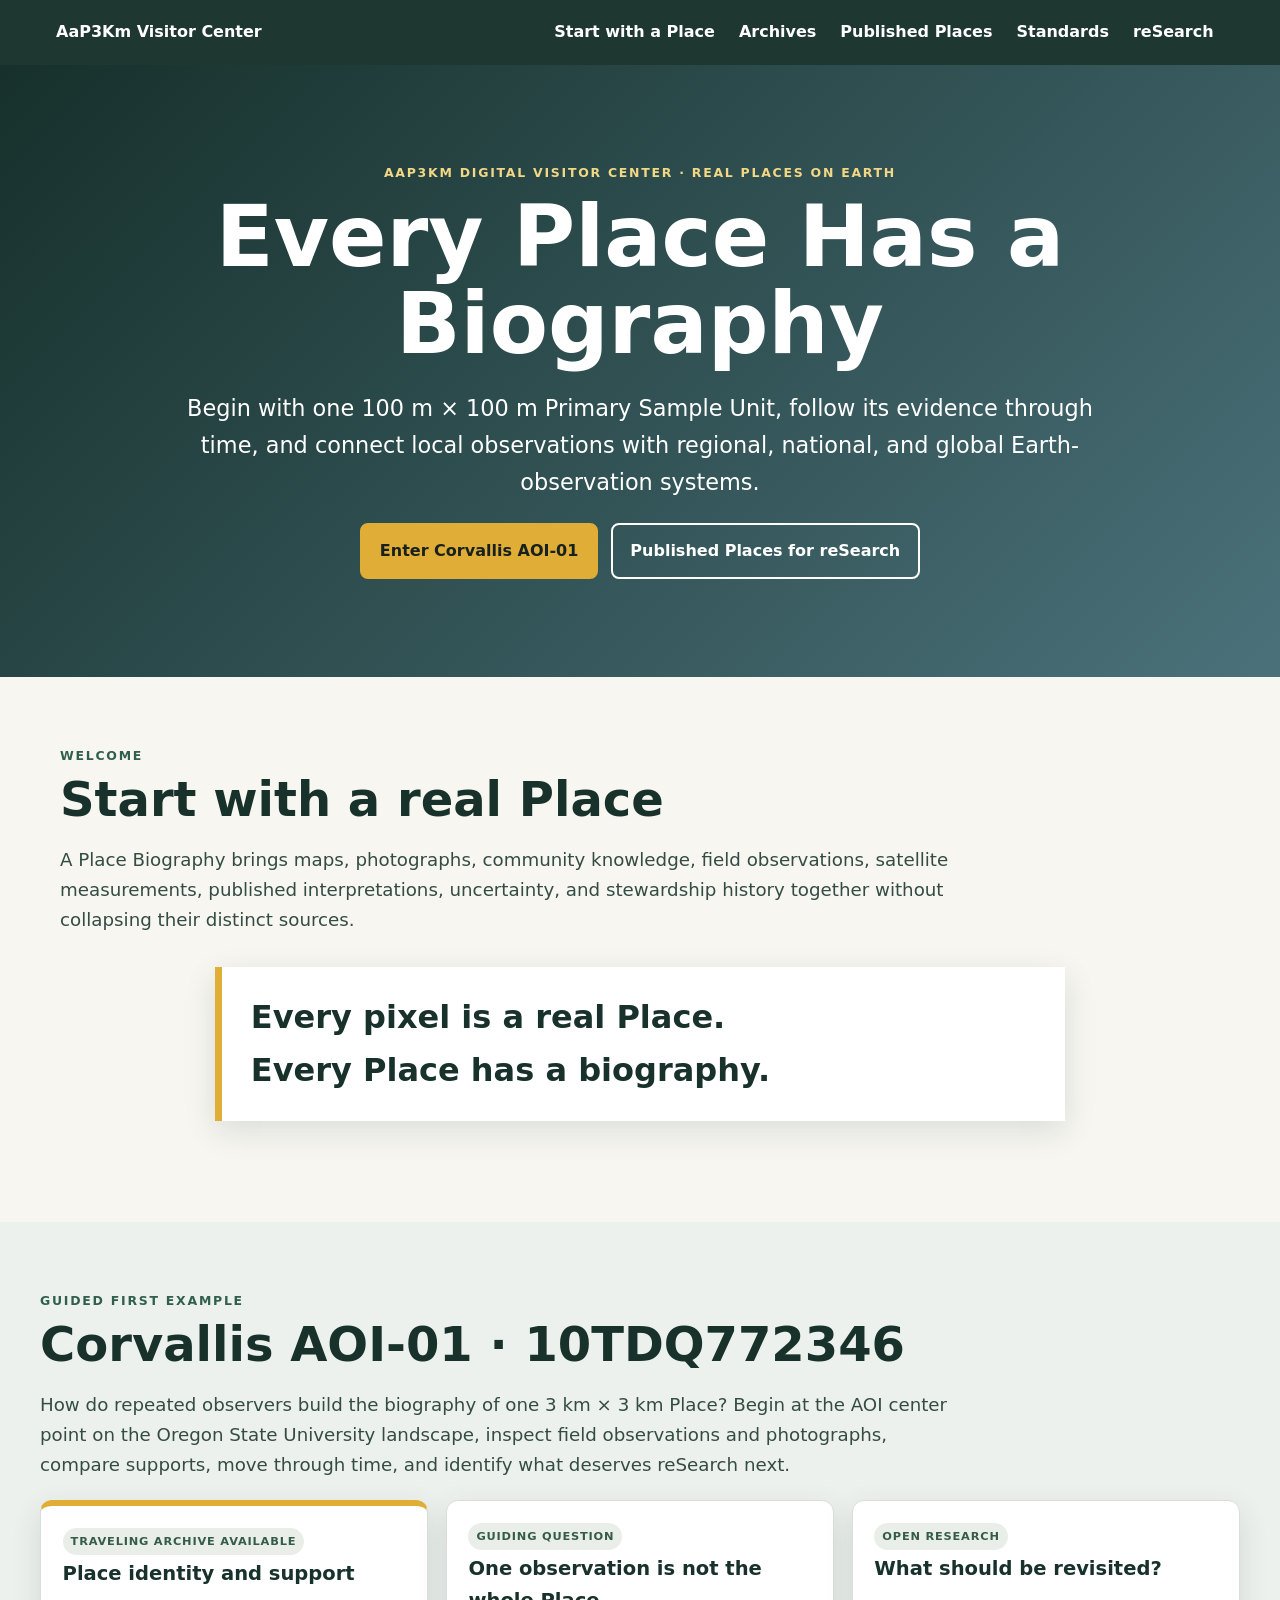
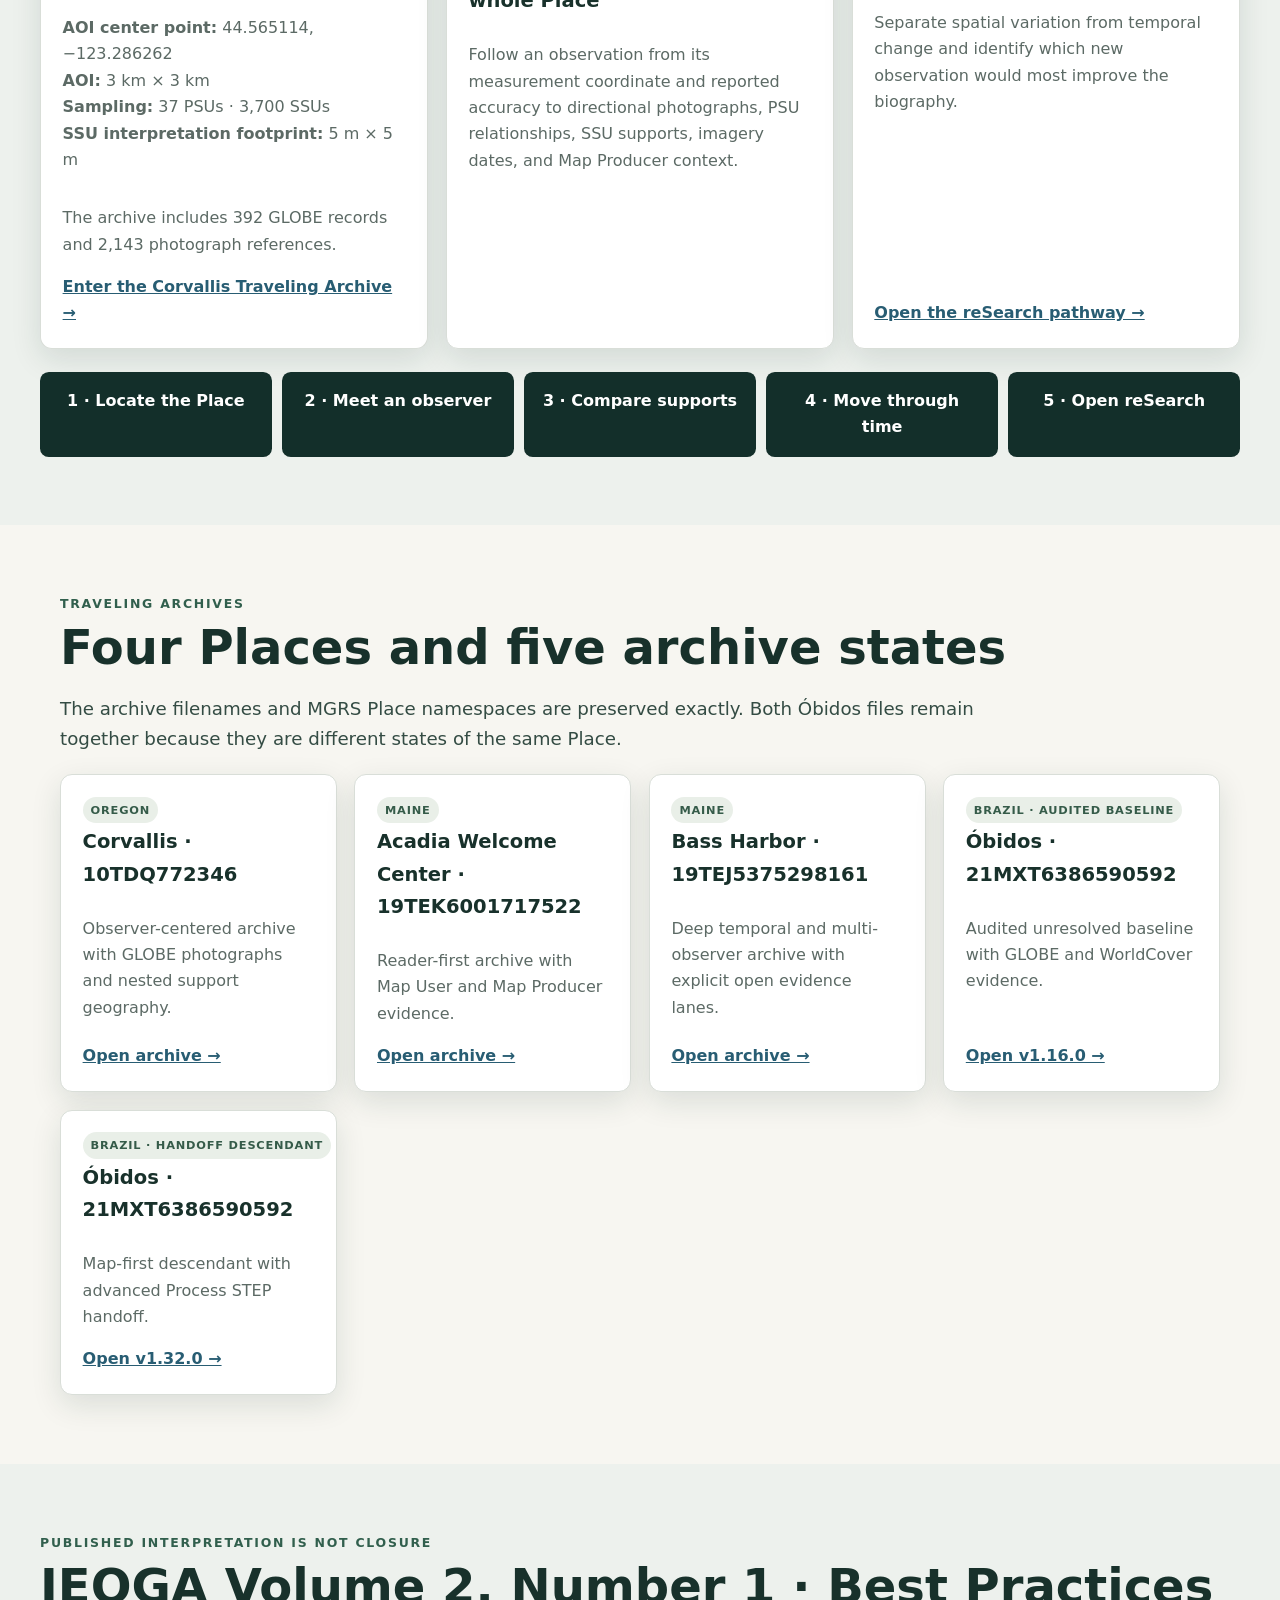
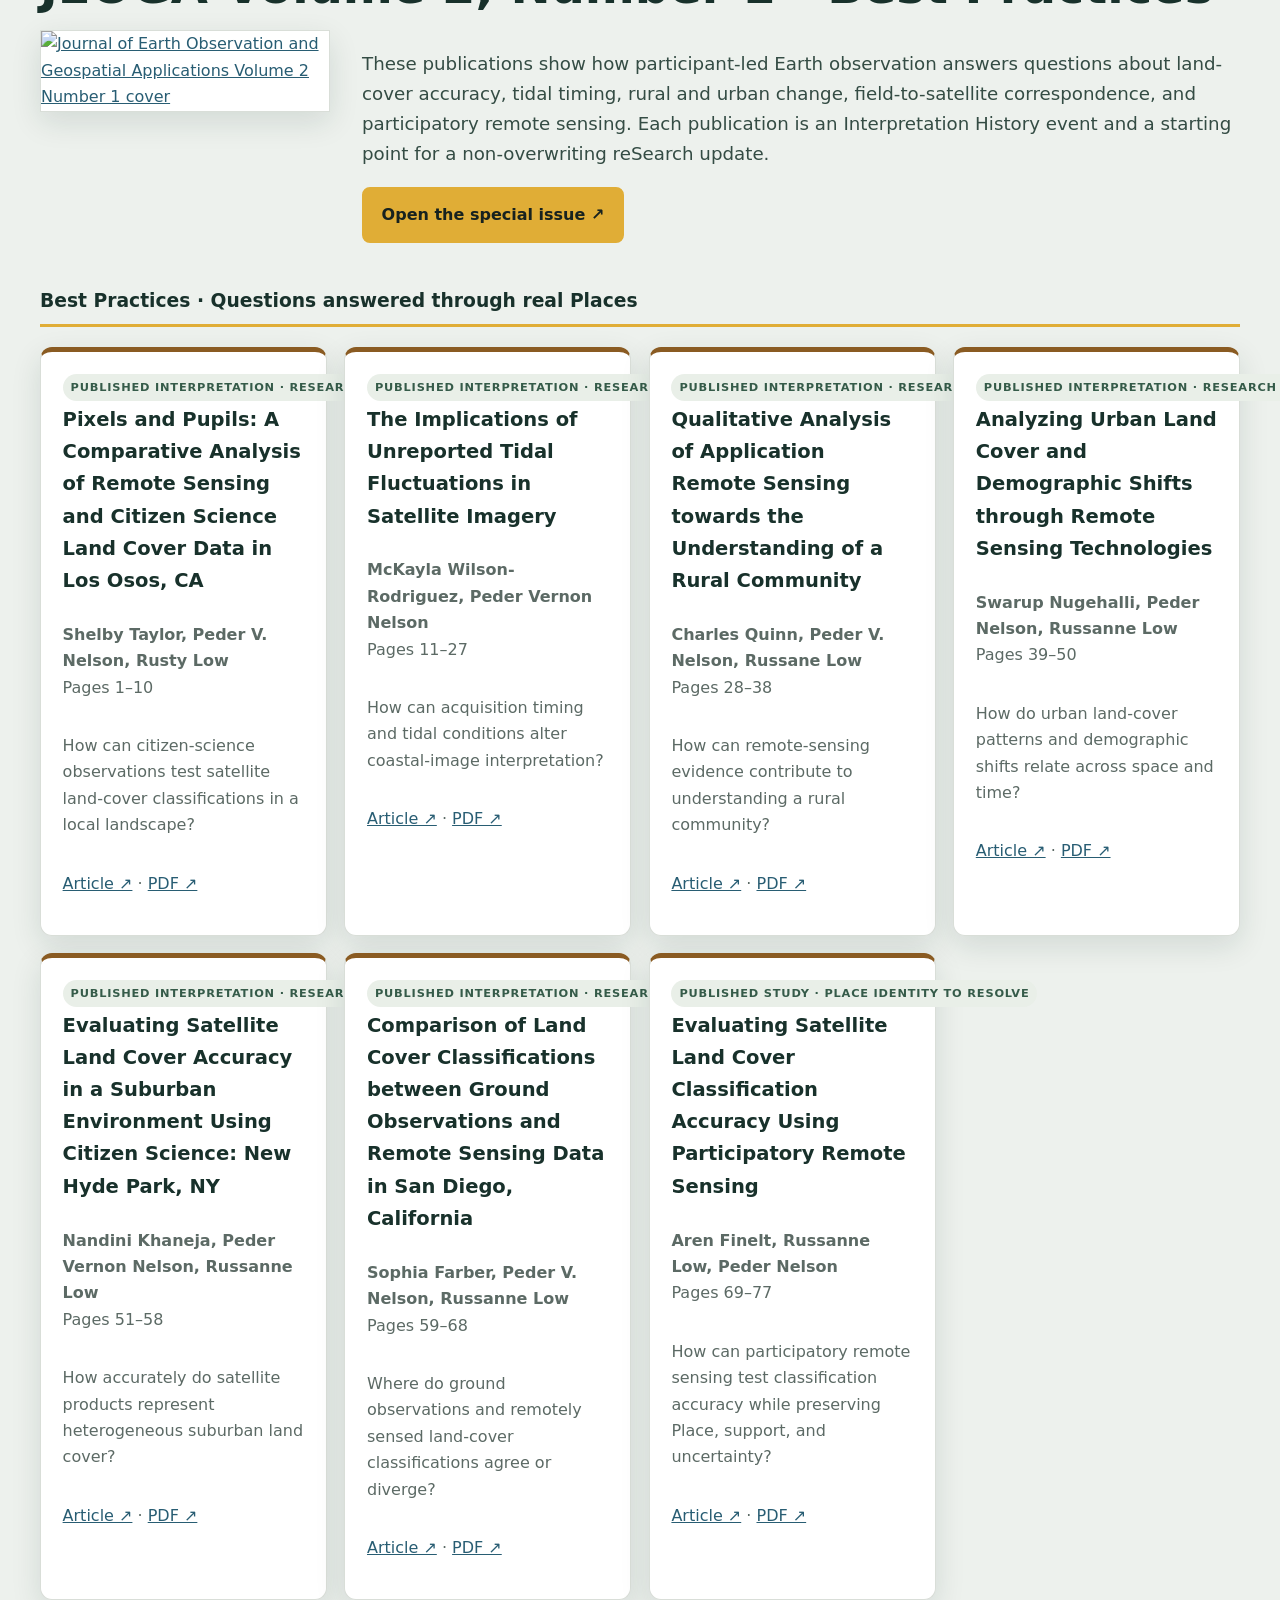
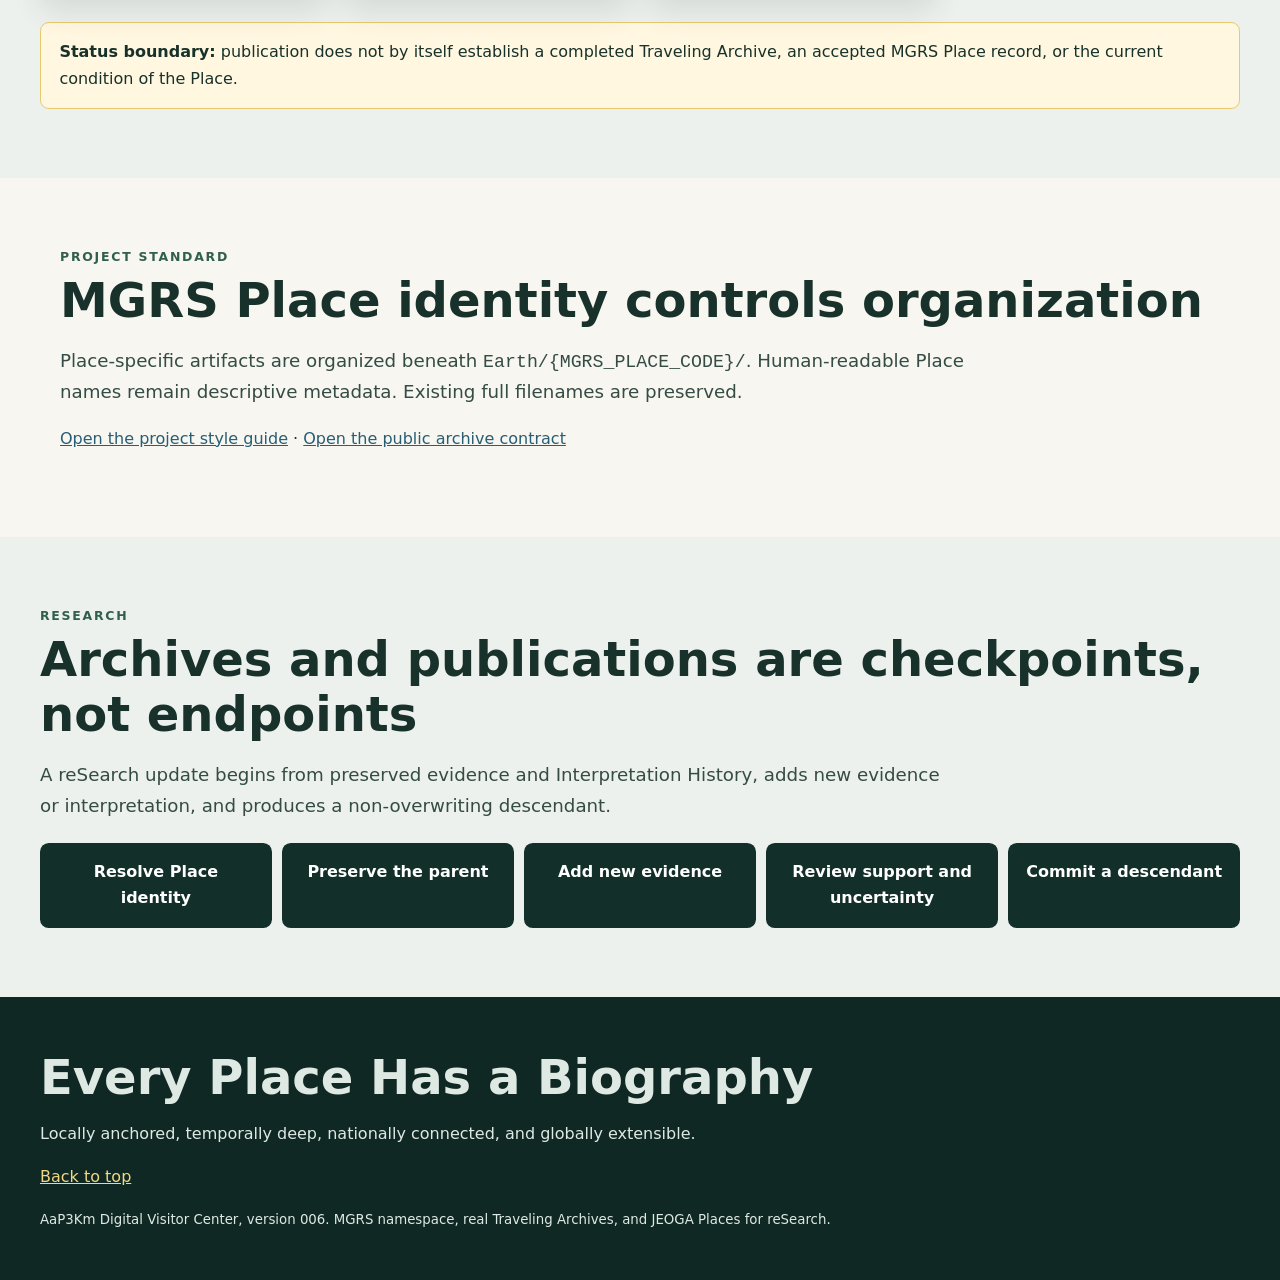
==== index.html @ 1d0018ea "Publish MGRS-organized archives and Places for reSearch" ====
<!doctype html>
<html lang="en">
<head>
<meta charset="utf-8">
<meta name="viewport" content="width=device-width,initial-scale=1">
<meta name="description" content="AaP3Km Digital Visitor Center for real Places, Traveling Archives, published interpretations, and reSearch.">
<title>Every Place Has a Biography | AaP3Km</title>
<style>
:root{--ink:#18312b;--forest:#315f4d;--water:#285d73;--sun:#e0ad36;--paper:#f7f6f1;--card:#fff;--muted:#5c6a65;--line:#d9ded8;--shadow:0 10px 30px rgba(20,49,43,.12)}*{box-sizing:border-box}html{scroll-behavior:smooth}body{margin:0;font-family:system-ui,-apple-system,"Segoe UI",Roboto,Arial,sans-serif;color:var(--ink);background:var(--paper);line-height:1.65}a{color:var(--water)}a:focus-visible{outline:3px solid var(--sun);outline-offset:3px}.skip{position:absolute;left:-9999px}.skip:focus{left:1rem;top:1rem;z-index:99;background:#fff;padding:.7rem}.nav{position:sticky;top:0;z-index:20;background:rgba(24,49,43,.97)}.navin{max-width:1200px;margin:auto;display:flex;justify-content:space-between;align-items:center;gap:1rem;padding:.7rem 1rem}.brand,.links a{color:#fff;text-decoration:none;font-weight:750}.links{display:flex;flex-wrap:wrap;gap:.2rem}.links a{padding:.5rem .65rem;border-radius:.35rem}.hero{min-height:68vh;display:grid;place-items:center;text-align:center;color:#fff;background:linear-gradient(135deg,rgba(10,37,32,.95),rgba(26,76,89,.78));padding:5rem 1.25rem}.hero>div{max-width:960px}.eyebrow,.kicker{text-transform:uppercase;letter-spacing:.14em;font-weight:800;font-size:.78rem}.eyebrow{color:#f2d785}.kicker{color:var(--forest)}h1{font-size:clamp(2.6rem,7vw,5.3rem);line-height:1.02;margin:.7rem 0 1rem}.hero p{font-size:clamp(1.05rem,2.3vw,1.4rem)}.actions{display:flex;flex-wrap:wrap;justify-content:center;gap:.8rem;margin-top:1rem}.btn{display:inline-block;text-decoration:none;font-weight:800;padding:.8rem 1.1rem;border-radius:.5rem;background:var(--sun);color:#17221f;border:2px solid var(--sun)}.btn.secondary{background:transparent;color:#fff;border-color:#fff}.section{max-width:1200px;margin:auto;padding:4.3rem 1.25rem;scroll-margin-top:70px}.alt{max-width:none;background:#edf1ed}.alt>.inner{max-width:1200px;margin:auto}h2{font-size:clamp(1.9rem,4vw,3rem);line-height:1.15;margin:.35rem 0 1rem}.lead{max-width:920px;font-size:1.14rem;color:#344c44}.quote{margin:2rem auto;max-width:850px;padding:1.5rem 1.8rem;border-left:7px solid var(--sun);background:#fff;box-shadow:var(--shadow);font-size:clamp(1.35rem,3vw,2rem);font-weight:800}.grid{display:grid;grid-template-columns:repeat(auto-fit,minmax(255px,1fr));gap:1.1rem;margin-top:1.25rem}.card{background:#fff;border:1px solid var(--line);border-radius:.75rem;padding:1.35rem;box-shadow:var(--shadow);display:flex;flex-direction:column}.card h3{margin:.2rem 0 .55rem;font-size:1.22rem}.card p{color:var(--muted)}.card-link{margin-top:auto;font-weight:800}.feature{border-top:6px solid var(--sun)}.research{border-top:5px solid #8a5b22}.status{display:inline-block;width:max-content;font-size:.71rem;font-weight:800;text-transform:uppercase;letter-spacing:.07em;background:#e9efe8;color:#355b49;padding:.25rem .5rem;border-radius:999px}.journey{display:grid;grid-template-columns:repeat(5,1fr);gap:.65rem;margin-top:1.4rem}.journey div{background:#132f2a;color:#fff;padding:1rem;border-radius:.55rem;text-align:center;font-weight:750}.region{margin:2.7rem 0 .2rem;padding-bottom:.45rem;border-bottom:3px solid var(--sun)}.notice{background:#fff7df;border:1px solid #e7c96f;padding:1rem 1.15rem;border-radius:.55rem;margin-top:1.4rem}.issue{display:grid;grid-template-columns:minmax(190px,290px) 1fr;gap:2rem;align-items:start}.cover{width:100%;height:auto;border:1px solid var(--line);box-shadow:var(--shadow);background:#fff}.footer{background:#102823;color:#dfe9e4;padding:3rem 1.25rem}.footerin{max-width:1200px;margin:auto}.footer a{color:#f2d785}@media(max-width:780px){.navin{align-items:flex-start;flex-direction:column}.links{display:none}.journey,.issue{grid-template-columns:1fr}.cover{max-width:320px}}@media(prefers-reduced-motion:reduce){*{scroll-behavior:auto!important}}
</style>
</head>
<body>
<a class="skip" href="#main">Skip to main content</a>
<nav class="nav" aria-label="Primary"><div class="navin"><a class="brand" href="#top">AaP3Km Visitor Center</a><div class="links"><a href="#corvallis">Start with a Place</a><a href="#archives">Archives</a><a href="#jeoga">Published Places</a><a href="#standards">Standards</a><a href="#research">reSearch</a></div></div></nav>
<header class="hero" id="top"><div><div class="eyebrow">AaP3Km Digital Visitor Center · Real Places on Earth</div><h1>Every Place Has a Biography</h1><p>Begin with one 100 m × 100 m Primary Sample Unit, follow its evidence through time, and connect local observations with regional, national, and global Earth-observation systems.</p><div class="actions"><a class="btn" href="#corvallis">Enter Corvallis AOI-01</a><a class="btn secondary" href="#jeoga">Published Places for reSearch</a></div></div></header>
<main id="main">
<section class="section"><div class="kicker">Welcome</div><h2>Start with a real Place</h2><p class="lead">A Place Biography brings maps, photographs, community knowledge, field observations, satellite measurements, published interpretations, uncertainty, and stewardship history together without collapsing their distinct sources.</p><div class="quote">Every pixel is a real Place.<br>Every Place has a biography.</div></section>
<section class="section alt" id="corvallis"><div class="inner"><div class="kicker">Guided first example</div><h2>Corvallis AOI-01 · 10TDQ772346</h2><p class="lead">How do repeated observers build the biography of one 3 km × 3 km Place? Begin at the AOI center point on the Oregon State University landscape, inspect field observations and photographs, compare supports, move through time, and identify what deserves reSearch next.</p><div class="grid"><article class="card feature"><span class="status">Traveling Archive available</span><h3>Place identity and support</h3><p><strong>AOI center point:</strong> 44.565114, −123.286262<br><strong>AOI:</strong> 3 km × 3 km<br><strong>Sampling:</strong> 37 PSUs · 3,700 SSUs<br><strong>SSU interpretation footprint:</strong> 5 m × 5 m</p><p>The archive includes 392 GLOBE records and 2,143 photograph references.</p><a class="card-link" href="Earth/10TDQ772346/AaP3Km_10TDQ772346_TravelingArchive_OSUCorvallis_v004_UnfilledFocus_OptionalLabels_20260912.html">Enter the Corvallis Traveling Archive →</a></article><article class="card"><span class="status">Guiding question</span><h3>One observation is not the whole Place</h3><p>Follow an observation from its measurement coordinate and reported accuracy to directional photographs, PSU relationships, SSU supports, imagery dates, and Map Producer context.</p></article><article class="card"><span class="status">Open reSearch</span><h3>What should be revisited?</h3><p>Separate spatial variation from temporal change and identify which new observation would most improve the biography.</p><a class="card-link" href="#research">Open the reSearch pathway →</a></article></div><div class="journey"><div>1 · Locate the Place</div><div>2 · Meet an observer</div><div>3 · Compare supports</div><div>4 · Move through time</div><div>5 · Open reSearch</div></div></div></section>
<section class="section" id="archives"><div class="kicker">Traveling Archives</div><h2>Four Places and five archive states</h2><p class="lead">The archive filenames and MGRS Place namespaces are preserved exactly. Both Óbidos files remain together because they are different states of the same Place.</p><div class="grid"><article class="card"><span class="status">Oregon</span><h3>Corvallis · 10TDQ772346</h3><p>Observer-centered archive with GLOBE photographs and nested support geography.</p><a class="card-link" href="Earth/10TDQ772346/AaP3Km_10TDQ772346_TravelingArchive_OSUCorvallis_v004_UnfilledFocus_OptionalLabels_20260912.html">Open archive →</a></article><article class="card"><span class="status">Maine</span><h3>Acadia Welcome Center · 19TEK6001717522</h3><p>Reader-first archive with Map User and Map Producer evidence.</p><a class="card-link" href="Earth/19TEK6001717522/AaP3Km_19TEK6001717522_WelcomeCenter_TravelingArchive_v1.4.0_ReaderFirstCumulative_20260901.html">Open archive →</a></article><article class="card"><span class="status">Maine</span><h3>Bass Harbor · 19TEJ5375298161</h3><p>Deep temporal and multi-observer archive with explicit open evidence lanes.</p><a class="card-link" href="Earth/19TEJ5375298161/AaP3Km_19TEJ5375298161_BassHarbor_TravelingArchive_v1.4.0_ReaderFirstCumulative_20260901.html">Open archive →</a></article><article class="card"><span class="status">Brazil · audited baseline</span><h3>Óbidos · 21MXT6386590592</h3><p>Audited unresolved baseline with GLOBE and WorldCover evidence.</p><a class="card-link" href="Earth/21MXT6386590592/AaP3Km_21MXT6386590592_Obidos_Brazil_TravelingArchive_v1.16.0_UserFacingAuditClean_20260903.html">Open v1.16.0 →</a></article><article class="card"><span class="status">Brazil · handoff descendant</span><h3>Óbidos · 21MXT6386590592</h3><p>Map-first descendant with advanced Process STEP handoff.</p><a class="card-link" href="Earth/21MXT6386590592/AaP3Km_21MXT6386590592_Obidos_Brazil_TravelingArchive_v1.32.0_AdvancedSTEPHandoff_20260904.html">Open v1.32.0 →</a></article></div></section>
<section class="section alt" id="jeoga"><div class="inner"><div class="kicker">Published interpretation is not closure</div><h2>JEOGA Volume 2, Number 1 · Best Practices</h2><div class="issue"><div><a href="https://journals.westga.edu/index.php/jeoga/issue/view/2" target="_blank" rel="noopener noreferrer"><img class="cover" src="https://journals.westga.edu/public/journals/1/cover_issue_2_en.jpg" alt="Journal of Earth Observation and Geospatial Applications Volume 2 Number 1 cover"></a></div><div><p class="lead">These publications show how participant-led Earth observation answers questions about land-cover accuracy, tidal timing, rural and urban change, field-to-satellite correspondence, and participatory remote sensing. Each publication is an Interpretation History event and a starting point for a non-overwriting reSearch update.</p><a class="btn" href="https://journals.westga.edu/index.php/jeoga/issue/view/2" target="_blank" rel="noopener noreferrer">Open the special issue ↗</a></div></div><h3 class="region">Best Practices · Questions answered through real Places</h3><div class="grid">
<article class="card research"><span class="status">Published interpretation · reSearch invited</span><h3>Pixels and Pupils: A Comparative Analysis of Remote Sensing and Citizen Science Land Cover Data in Los Osos, CA</h3><p><strong>Shelby Taylor, Peder V. Nelson, Rusty Low</strong><br>Pages 1–10</p><p>How can citizen-science observations test satellite land-cover classifications in a local landscape?</p><p><a href="https://journals.westga.edu/index.php/jeoga/article/view/28" target="_blank" rel="noopener noreferrer">Article ↗</a> · <a href="https://journals.westga.edu/index.php/jeoga/article/view/28/13" target="_blank" rel="noopener noreferrer">PDF ↗</a></p></article>
<article class="card research"><span class="status">Published interpretation · reSearch invited</span><h3>The Implications of Unreported Tidal Fluctuations in Satellite Imagery</h3><p><strong>McKayla Wilson-Rodriguez, Peder Vernon Nelson</strong><br>Pages 11–27</p><p>How can acquisition timing and tidal conditions alter coastal-image interpretation?</p><p><a href="https://journals.westga.edu/index.php/jeoga/article/view/35" target="_blank" rel="noopener noreferrer">Article ↗</a> · <a href="https://journals.westga.edu/index.php/jeoga/article/view/35/14" target="_blank" rel="noopener noreferrer">PDF ↗</a></p></article>
<article class="card research"><span class="status">Published interpretation · reSearch invited</span><h3>Qualitative Analysis of Application Remote Sensing towards the Understanding of a Rural Community</h3><p><strong>Charles Quinn, Peder V. Nelson, Russane Low</strong><br>Pages 28–38</p><p>How can remote-sensing evidence contribute to understanding a rural community?</p><p><a href="https://journals.westga.edu/index.php/jeoga/article/view/29" target="_blank" rel="noopener noreferrer">Article ↗</a> · <a href="https://journals.westga.edu/index.php/jeoga/article/view/29/15" target="_blank" rel="noopener noreferrer">PDF ↗</a></p></article>
<article class="card research"><span class="status">Published interpretation · reSearch invited</span><h3>Analyzing Urban Land Cover and Demographic Shifts through Remote Sensing Technologies</h3><p><strong>Swarup Nugehalli, Peder Nelson, Russanne Low</strong><br>Pages 39–50</p><p>How do urban land-cover patterns and demographic shifts relate across space and time?</p><p><a href="https://journals.westga.edu/index.php/jeoga/article/view/26" target="_blank" rel="noopener noreferrer">Article ↗</a> · <a href="https://journals.westga.edu/index.php/jeoga/article/view/26/17" target="_blank" rel="noopener noreferrer">PDF ↗</a></p></article>
<article class="card research"><span class="status">Published interpretation · reSearch invited</span><h3>Evaluating Satellite Land Cover Accuracy in a Suburban Environment Using Citizen Science: New Hyde Park, NY</h3><p><strong>Nandini Khaneja, Peder Vernon Nelson, Russanne Low</strong><br>Pages 51–58</p><p>How accurately do satellite products represent heterogeneous suburban land cover?</p><p><a href="https://journals.westga.edu/index.php/jeoga/article/view/32" target="_blank" rel="noopener noreferrer">Article ↗</a> · <a href="https://journals.westga.edu/index.php/jeoga/article/view/32/16" target="_blank" rel="noopener noreferrer">PDF ↗</a></p></article>
<article class="card research"><span class="status">Published interpretation · reSearch invited</span><h3>Comparison of Land Cover Classifications between Ground Observations and Remote Sensing Data in San Diego, California</h3><p><strong>Sophia Farber, Peder V. Nelson, Russanne Low</strong><br>Pages 59–68</p><p>Where do ground observations and remotely sensed land-cover classifications agree or diverge?</p><p><a href="https://journals.westga.edu/index.php/jeoga/article/view/30" target="_blank" rel="noopener noreferrer">Article ↗</a> · <a href="https://journals.westga.edu/index.php/jeoga/article/view/30/19" target="_blank" rel="noopener noreferrer">PDF ↗</a></p></article>
<article class="card research"><span class="status">Published study · Place identity to resolve</span><h3>Evaluating Satellite Land Cover Classification Accuracy Using Participatory Remote Sensing</h3><p><strong>Aren Finelt, Russanne Low, Peder Nelson</strong><br>Pages 69–77</p><p>How can participatory remote sensing test classification accuracy while preserving Place, support, and uncertainty?</p><p><a href="https://journals.westga.edu/index.php/jeoga/article/view/36" target="_blank" rel="noopener noreferrer">Article ↗</a> · <a href="https://journals.westga.edu/index.php/jeoga/article/view/36/18" target="_blank" rel="noopener noreferrer">PDF ↗</a></p></article>
</div><div class="notice"><strong>Status boundary:</strong> publication does not by itself establish a completed Traveling Archive, an accepted MGRS Place record, or the current condition of the Place.</div></div></section>
<section class="section" id="standards"><div class="kicker">Project standard</div><h2>MGRS Place identity controls organization</h2><p class="lead">Place-specific artifacts are organized beneath <code>Earth/{MGRS_PLACE_CODE}/</code>. Human-readable Place names remain descriptive metadata. Existing full filenames are preserved.</p><p><a href="docs/AaP3Km_PROJECT_STYLE_GUIDE_v003.md">Open the project style guide</a> · <a href="docs/AaP3Km_TRAVELING_ARCHIVE_PUBLIC_CONTRACT_v002.md">Open the public archive contract</a></p></section>
<section class="section alt" id="research"><div class="inner"><div class="kicker">reSearch</div><h2>Archives and publications are checkpoints, not endpoints</h2><p class="lead">A reSearch update begins from preserved evidence and Interpretation History, adds new evidence or interpretation, and produces a non-overwriting descendant.</p><div class="journey"><div>Resolve Place identity</div><div>Preserve the parent</div><div>Add new evidence</div><div>Review support and uncertainty</div><div>Commit a descendant</div></div></div></section>
</main>
<footer class="footer"><div class="footerin"><h2>Every Place Has a Biography</h2><p>Locally anchored, temporally deep, nationally connected, and globally extensible.</p><p><a href="#top">Back to top</a></p><small>AaP3Km Digital Visitor Center, version 006. MGRS namespace, real Traveling Archives, and JEOGA Places for reSearch.</small></div></footer>
</body></html>
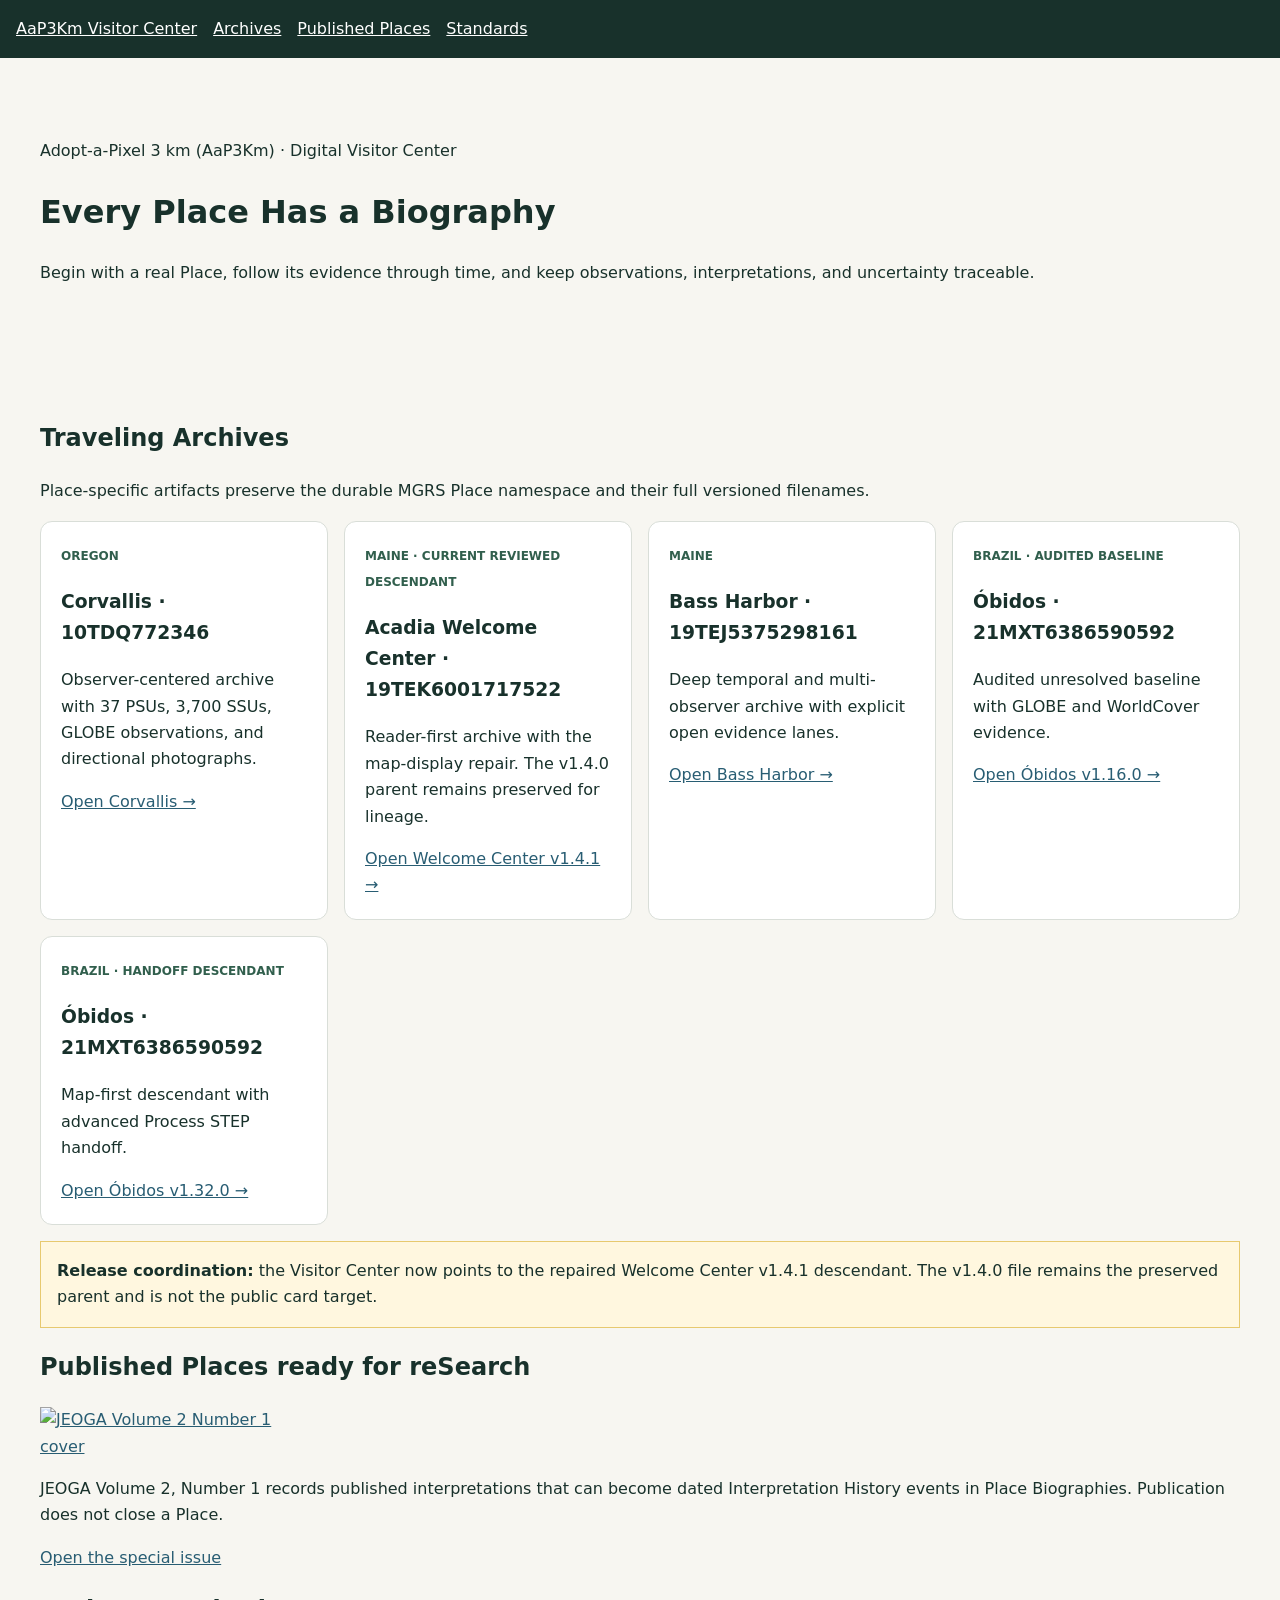
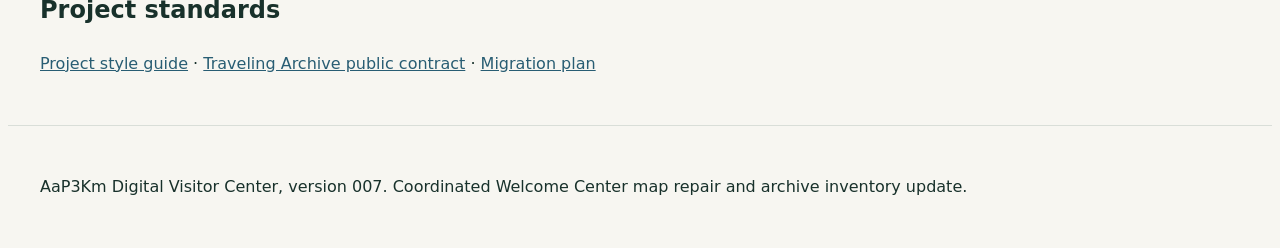
==== commit 1eb2e0e2: "Coordinate Welcome Center map repair with Visitor Center index" ====
--- a/index.html
+++ b/index.html
@@ -1,33 +1,16 @@
 <!doctype html>
-<html lang="en">
-<head>
-<meta charset="utf-8">
-<meta name="viewport" content="width=device-width,initial-scale=1">
-<meta name="description" content="AaP3Km Digital Visitor Center for real Places, Traveling Archives, published interpretations, and reSearch.">
-<title>Every Place Has a Biography | AaP3Km</title>
-<style>
-:root{--ink:#18312b;--forest:#315f4d;--water:#285d73;--sun:#e0ad36;--paper:#f7f6f1;--card:#fff;--muted:#5c6a65;--line:#d9ded8;--shadow:0 10px 30px rgba(20,49,43,.12)}*{box-sizing:border-box}html{scroll-behavior:smooth}body{margin:0;font-family:system-ui,-apple-system,"Segoe UI",Roboto,Arial,sans-serif;color:var(--ink);background:var(--paper);line-height:1.65}a{color:var(--water)}a:focus-visible{outline:3px solid var(--sun);outline-offset:3px}.skip{position:absolute;left:-9999px}.skip:focus{left:1rem;top:1rem;z-index:99;background:#fff;padding:.7rem}.nav{position:sticky;top:0;z-index:20;background:rgba(24,49,43,.97)}.navin{max-width:1200px;margin:auto;display:flex;justify-content:space-between;align-items:center;gap:1rem;padding:.7rem 1rem}.brand,.links a{color:#fff;text-decoration:none;font-weight:750}.links{display:flex;flex-wrap:wrap;gap:.2rem}.links a{padding:.5rem .65rem;border-radius:.35rem}.hero{min-height:68vh;display:grid;place-items:center;text-align:center;color:#fff;background:linear-gradient(135deg,rgba(10,37,32,.95),rgba(26,76,89,.78));padding:5rem 1.25rem}.hero>div{max-width:960px}.eyebrow,.kicker{text-transform:uppercase;letter-spacing:.14em;font-weight:800;font-size:.78rem}.eyebrow{color:#f2d785}.kicker{color:var(--forest)}h1{font-size:clamp(2.6rem,7vw,5.3rem);line-height:1.02;margin:.7rem 0 1rem}.hero p{font-size:clamp(1.05rem,2.3vw,1.4rem)}.actions{display:flex;flex-wrap:wrap;justify-content:center;gap:.8rem;margin-top:1rem}.btn{display:inline-block;text-decoration:none;font-weight:800;padding:.8rem 1.1rem;border-radius:.5rem;background:var(--sun);color:#17221f;border:2px solid var(--sun)}.btn.secondary{background:transparent;color:#fff;border-color:#fff}.section{max-width:1200px;margin:auto;padding:4.3rem 1.25rem;scroll-margin-top:70px}.alt{max-width:none;background:#edf1ed}.alt>.inner{max-width:1200px;margin:auto}h2{font-size:clamp(1.9rem,4vw,3rem);line-height:1.15;margin:.35rem 0 1rem}.lead{max-width:920px;font-size:1.14rem;color:#344c44}.quote{margin:2rem auto;max-width:850px;padding:1.5rem 1.8rem;border-left:7px solid var(--sun);background:#fff;box-shadow:var(--shadow);font-size:clamp(1.35rem,3vw,2rem);font-weight:800}.grid{display:grid;grid-template-columns:repeat(auto-fit,minmax(255px,1fr));gap:1.1rem;margin-top:1.25rem}.card{background:#fff;border:1px solid var(--line);border-radius:.75rem;padding:1.35rem;box-shadow:var(--shadow);display:flex;flex-direction:column}.card h3{margin:.2rem 0 .55rem;font-size:1.22rem}.card p{color:var(--muted)}.card-link{margin-top:auto;font-weight:800}.feature{border-top:6px solid var(--sun)}.research{border-top:5px solid #8a5b22}.status{display:inline-block;width:max-content;font-size:.71rem;font-weight:800;text-transform:uppercase;letter-spacing:.07em;background:#e9efe8;color:#355b49;padding:.25rem .5rem;border-radius:999px}.journey{display:grid;grid-template-columns:repeat(5,1fr);gap:.65rem;margin-top:1.4rem}.journey div{background:#132f2a;color:#fff;padding:1rem;border-radius:.55rem;text-align:center;font-weight:750}.region{margin:2.7rem 0 .2rem;padding-bottom:.45rem;border-bottom:3px solid var(--sun)}.notice{background:#fff7df;border:1px solid #e7c96f;padding:1rem 1.15rem;border-radius:.55rem;margin-top:1.4rem}.issue{display:grid;grid-template-columns:minmax(190px,290px) 1fr;gap:2rem;align-items:start}.cover{width:100%;height:auto;border:1px solid var(--line);box-shadow:var(--shadow);background:#fff}.footer{background:#102823;color:#dfe9e4;padding:3rem 1.25rem}.footerin{max-width:1200px;margin:auto}.footer a{color:#f2d785}@media(max-width:780px){.navin{align-items:flex-start;flex-direction:column}.links{display:none}.journey,.issue{grid-template-columns:1fr}.cover{max-width:320px}}@media(prefers-reduced-motion:reduce){*{scroll-behavior:auto!important}}
-</style>
-</head>
-<body>
-<a class="skip" href="#main">Skip to main content</a>
-<nav class="nav" aria-label="Primary"><div class="navin"><a class="brand" href="#top">AaP3Km Visitor Center</a><div class="links"><a href="#corvallis">Start with a Place</a><a href="#archives">Archives</a><a href="#jeoga">Published Places</a><a href="#standards">Standards</a><a href="#research">reSearch</a></div></div></nav>
-<header class="hero" id="top"><div><div class="eyebrow">AaP3Km Digital Visitor Center · Real Places on Earth</div><h1>Every Place Has a Biography</h1><p>Begin with one 100 m × 100 m Primary Sample Unit, follow its evidence through time, and connect local observations with regional, national, and global Earth-observation systems.</p><div class="actions"><a class="btn" href="#corvallis">Enter Corvallis AOI-01</a><a class="btn secondary" href="#jeoga">Published Places for reSearch</a></div></div></header>
-<main id="main">
-<section class="section"><div class="kicker">Welcome</div><h2>Start with a real Place</h2><p class="lead">A Place Biography brings maps, photographs, community knowledge, field observations, satellite measurements, published interpretations, uncertainty, and stewardship history together without collapsing their distinct sources.</p><div class="quote">Every pixel is a real Place.<br>Every Place has a biography.</div></section>
-<section class="section alt" id="corvallis"><div class="inner"><div class="kicker">Guided first example</div><h2>Corvallis AOI-01 · 10TDQ772346</h2><p class="lead">How do repeated observers build the biography of one 3 km × 3 km Place? Begin at the AOI center point on the Oregon State University landscape, inspect field observations and photographs, compare supports, move through time, and identify what deserves reSearch next.</p><div class="grid"><article class="card feature"><span class="status">Traveling Archive available</span><h3>Place identity and support</h3><p><strong>AOI center point:</strong> 44.565114, −123.286262<br><strong>AOI:</strong> 3 km × 3 km<br><strong>Sampling:</strong> 37 PSUs · 3,700 SSUs<br><strong>SSU interpretation footprint:</strong> 5 m × 5 m</p><p>The archive includes 392 GLOBE records and 2,143 photograph references.</p><a class="card-link" href="Earth/10TDQ772346/AaP3Km_10TDQ772346_TravelingArchive_OSUCorvallis_v004_UnfilledFocus_OptionalLabels_20260912.html">Enter the Corvallis Traveling Archive →</a></article><article class="card"><span class="status">Guiding question</span><h3>One observation is not the whole Place</h3><p>Follow an observation from its measurement coordinate and reported accuracy to directional photographs, PSU relationships, SSU supports, imagery dates, and Map Producer context.</p></article><article class="card"><span class="status">Open reSearch</span><h3>What should be revisited?</h3><p>Separate spatial variation from temporal change and identify which new observation would most improve the biography.</p><a class="card-link" href="#research">Open the reSearch pathway →</a></article></div><div class="journey"><div>1 · Locate the Place</div><div>2 · Meet an observer</div><div>3 · Compare supports</div><div>4 · Move through time</div><div>5 · Open reSearch</div></div></div></section>
-<section class="section" id="archives"><div class="kicker">Traveling Archives</div><h2>Four Places and five archive states</h2><p class="lead">The archive filenames and MGRS Place namespaces are preserved exactly. Both Óbidos files remain together because they are different states of the same Place.</p><div class="grid"><article class="card"><span class="status">Oregon</span><h3>Corvallis · 10TDQ772346</h3><p>Observer-centered archive with GLOBE photographs and nested support geography.</p><a class="card-link" href="Earth/10TDQ772346/AaP3Km_10TDQ772346_TravelingArchive_OSUCorvallis_v004_UnfilledFocus_OptionalLabels_20260912.html">Open archive →</a></article><article class="card"><span class="status">Maine</span><h3>Acadia Welcome Center · 19TEK6001717522</h3><p>Reader-first archive with Map User and Map Producer evidence.</p><a class="card-link" href="Earth/19TEK6001717522/AaP3Km_19TEK6001717522_WelcomeCenter_TravelingArchive_v1.4.0_ReaderFirstCumulative_20260901.html">Open archive →</a></article><article class="card"><span class="status">Maine</span><h3>Bass Harbor · 19TEJ5375298161</h3><p>Deep temporal and multi-observer archive with explicit open evidence lanes.</p><a class="card-link" href="Earth/19TEJ5375298161/AaP3Km_19TEJ5375298161_BassHarbor_TravelingArchive_v1.4.0_ReaderFirstCumulative_20260901.html">Open archive →</a></article><article class="card"><span class="status">Brazil · audited baseline</span><h3>Óbidos · 21MXT6386590592</h3><p>Audited unresolved baseline with GLOBE and WorldCover evidence.</p><a class="card-link" href="Earth/21MXT6386590592/AaP3Km_21MXT6386590592_Obidos_Brazil_TravelingArchive_v1.16.0_UserFacingAuditClean_20260903.html">Open v1.16.0 →</a></article><article class="card"><span class="status">Brazil · handoff descendant</span><h3>Óbidos · 21MXT6386590592</h3><p>Map-first descendant with advanced Process STEP handoff.</p><a class="card-link" href="Earth/21MXT6386590592/AaP3Km_21MXT6386590592_Obidos_Brazil_TravelingArchive_v1.32.0_AdvancedSTEPHandoff_20260904.html">Open v1.32.0 →</a></article></div></section>
-<section class="section alt" id="jeoga"><div class="inner"><div class="kicker">Published interpretation is not closure</div><h2>JEOGA Volume 2, Number 1 · Best Practices</h2><div class="issue"><div><a href="https://journals.westga.edu/index.php/jeoga/issue/view/2" target="_blank" rel="noopener noreferrer"><img class="cover" src="https://journals.westga.edu/public/journals/1/cover_issue_2_en.jpg" alt="Journal of Earth Observation and Geospatial Applications Volume 2 Number 1 cover"></a></div><div><p class="lead">These publications show how participant-led Earth observation answers questions about land-cover accuracy, tidal timing, rural and urban change, field-to-satellite correspondence, and participatory remote sensing. Each publication is an Interpretation History event and a starting point for a non-overwriting reSearch update.</p><a class="btn" href="https://journals.westga.edu/index.php/jeoga/issue/view/2" target="_blank" rel="noopener noreferrer">Open the special issue ↗</a></div></div><h3 class="region">Best Practices · Questions answered through real Places</h3><div class="grid">
-<article class="card research"><span class="status">Published interpretation · reSearch invited</span><h3>Pixels and Pupils: A Comparative Analysis of Remote Sensing and Citizen Science Land Cover Data in Los Osos, CA</h3><p><strong>Shelby Taylor, Peder V. Nelson, Rusty Low</strong><br>Pages 1–10</p><p>How can citizen-science observations test satellite land-cover classifications in a local landscape?</p><p><a href="https://journals.westga.edu/index.php/jeoga/article/view/28" target="_blank" rel="noopener noreferrer">Article ↗</a> · <a href="https://journals.westga.edu/index.php/jeoga/article/view/28/13" target="_blank" rel="noopener noreferrer">PDF ↗</a></p></article>
-<article class="card research"><span class="status">Published interpretation · reSearch invited</span><h3>The Implications of Unreported Tidal Fluctuations in Satellite Imagery</h3><p><strong>McKayla Wilson-Rodriguez, Peder Vernon Nelson</strong><br>Pages 11–27</p><p>How can acquisition timing and tidal conditions alter coastal-image interpretation?</p><p><a href="https://journals.westga.edu/index.php/jeoga/article/view/35" target="_blank" rel="noopener noreferrer">Article ↗</a> · <a href="https://journals.westga.edu/index.php/jeoga/article/view/35/14" target="_blank" rel="noopener noreferrer">PDF ↗</a></p></article>
-<article class="card research"><span class="status">Published interpretation · reSearch invited</span><h3>Qualitative Analysis of Application Remote Sensing towards the Understanding of a Rural Community</h3><p><strong>Charles Quinn, Peder V. Nelson, Russane Low</strong><br>Pages 28–38</p><p>How can remote-sensing evidence contribute to understanding a rural community?</p><p><a href="https://journals.westga.edu/index.php/jeoga/article/view/29" target="_blank" rel="noopener noreferrer">Article ↗</a> · <a href="https://journals.westga.edu/index.php/jeoga/article/view/29/15" target="_blank" rel="noopener noreferrer">PDF ↗</a></p></article>
-<article class="card research"><span class="status">Published interpretation · reSearch invited</span><h3>Analyzing Urban Land Cover and Demographic Shifts through Remote Sensing Technologies</h3><p><strong>Swarup Nugehalli, Peder Nelson, Russanne Low</strong><br>Pages 39–50</p><p>How do urban land-cover patterns and demographic shifts relate across space and time?</p><p><a href="https://journals.westga.edu/index.php/jeoga/article/view/26" target="_blank" rel="noopener noreferrer">Article ↗</a> · <a href="https://journals.westga.edu/index.php/jeoga/article/view/26/17" target="_blank" rel="noopener noreferrer">PDF ↗</a></p></article>
-<article class="card research"><span class="status">Published interpretation · reSearch invited</span><h3>Evaluating Satellite Land Cover Accuracy in a Suburban Environment Using Citizen Science: New Hyde Park, NY</h3><p><strong>Nandini Khaneja, Peder Vernon Nelson, Russanne Low</strong><br>Pages 51–58</p><p>How accurately do satellite products represent heterogeneous suburban land cover?</p><p><a href="https://journals.westga.edu/index.php/jeoga/article/view/32" target="_blank" rel="noopener noreferrer">Article ↗</a> · <a href="https://journals.westga.edu/index.php/jeoga/article/view/32/16" target="_blank" rel="noopener noreferrer">PDF ↗</a></p></article>
-<article class="card research"><span class="status">Published interpretation · reSearch invited</span><h3>Comparison of Land Cover Classifications between Ground Observations and Remote Sensing Data in San Diego, California</h3><p><strong>Sophia Farber, Peder V. Nelson, Russanne Low</strong><br>Pages 59–68</p><p>Where do ground observations and remotely sensed land-cover classifications agree or diverge?</p><p><a href="https://journals.westga.edu/index.php/jeoga/article/view/30" target="_blank" rel="noopener noreferrer">Article ↗</a> · <a href="https://journals.westga.edu/index.php/jeoga/article/view/30/19" target="_blank" rel="noopener noreferrer">PDF ↗</a></p></article>
-<article class="card research"><span class="status">Published study · Place identity to resolve</span><h3>Evaluating Satellite Land Cover Classification Accuracy Using Participatory Remote Sensing</h3><p><strong>Aren Finelt, Russanne Low, Peder Nelson</strong><br>Pages 69–77</p><p>How can participatory remote sensing test classification accuracy while preserving Place, support, and uncertainty?</p><p><a href="https://journals.westga.edu/index.php/jeoga/article/view/36" target="_blank" rel="noopener noreferrer">Article ↗</a> · <a href="https://journals.westga.edu/index.php/jeoga/article/view/36/18" target="_blank" rel="noopener noreferrer">PDF ↗</a></p></article>
-</div><div class="notice"><strong>Status boundary:</strong> publication does not by itself establish a completed Traveling Archive, an accepted MGRS Place record, or the current condition of the Place.</div></div></section>
-<section class="section" id="standards"><div class="kicker">Project standard</div><h2>MGRS Place identity controls organization</h2><p class="lead">Place-specific artifacts are organized beneath <code>Earth/{MGRS_PLACE_CODE}/</code>. Human-readable Place names remain descriptive metadata. Existing full filenames are preserved.</p><p><a href="docs/AaP3Km_PROJECT_STYLE_GUIDE_v003.md">Open the project style guide</a> · <a href="docs/AaP3Km_TRAVELING_ARCHIVE_PUBLIC_CONTRACT_v002.md">Open the public archive contract</a></p></section>
-<section class="section alt" id="research"><div class="inner"><div class="kicker">reSearch</div><h2>Archives and publications are checkpoints, not endpoints</h2><p class="lead">A reSearch update begins from preserved evidence and Interpretation History, adds new evidence or interpretation, and produces a non-overwriting descendant.</p><div class="journey"><div>Resolve Place identity</div><div>Preserve the parent</div><div>Add new evidence</div><div>Review support and uncertainty</div><div>Commit a descendant</div></div></div></section>
-</main>
-<footer class="footer"><div class="footerin"><h2>Every Place Has a Biography</h2><p>Locally anchored, temporally deep, nationally connected, and globally extensible.</p><p><a href="#top">Back to top</a></p><small>AaP3Km Digital Visitor Center, version 006. MGRS namespace, real Traveling Archives, and JEOGA Places for reSearch.</small></div></footer>
-</body></html>
+<html lang="en"><head><meta charset="utf-8"><meta name="viewport" content="width=device-width,initial-scale=1"><title>Every Place Has a Biography | AaP3Km</title>
+<style>body{margin:0;font-family:system-ui,-apple-system,"Segoe UI",Roboto,Arial,sans-serif;color:#18312b;background:#f7f6f1;line-height:1.65}a{color:#285d73}nav{background:#18312b;padding:1rem}nav a{color:white;margin-right:1rem}.hero,main,footer{max-width:1200px;margin:auto;padding:2rem}.hero{padding-top:4rem;padding-bottom:4rem}.grid{display:grid;grid-template-columns:repeat(auto-fit,minmax(260px,1fr));gap:1rem}.card{background:white;border:1px solid #d9ded8;border-radius:.75rem;padding:1.25rem}.status{font-size:.75rem;font-weight:700;text-transform:uppercase;color:#315f4d}.notice{background:#fff7df;border:1px solid #e7c96f;padding:1rem;margin-top:1rem}footer{border-top:1px solid #d9ded8}</style></head>
+<body><nav><a href="#top">AaP3Km Visitor Center</a><a href="#archives">Archives</a><a href="#jeoga">Published Places</a><a href="#standards">Standards</a></nav>
+<header class="hero" id="top"><p>Adopt-a-Pixel 3 km (AaP3Km) · Digital Visitor Center</p><h1>Every Place Has a Biography</h1><p>Begin with a real Place, follow its evidence through time, and keep observations, interpretations, and uncertainty traceable.</p></header>
+<main>
+<section id="archives"><h2>Traveling Archives</h2><p>Place-specific artifacts preserve the durable MGRS Place namespace and their full versioned filenames.</p><div class="grid">
+<article class="card"><span class="status">Oregon</span><h3>Corvallis · 10TDQ772346</h3><p>Observer-centered archive with 37 PSUs, 3,700 SSUs, GLOBE observations, and directional photographs.</p><a href="Earth/10TDQ772346/AaP3Km_10TDQ772346_TravelingArchive_OSUCorvallis_v004_UnfilledFocus_OptionalLabels_20260912.html">Open Corvallis →</a></article>
+<article class="card"><span class="status">Maine · current reviewed descendant</span><h3>Acadia Welcome Center · 19TEK6001717522</h3><p>Reader-first archive with the map-display repair. The v1.4.0 parent remains preserved for lineage.</p><a href="Earth/19TEK6001717522/AaP3Km_19TEK6001717522_WelcomeCenter_TravelingArchive_v1.4.1_MapDisplayFix_20260925.html">Open Welcome Center v1.4.1 →</a></article>
+<article class="card"><span class="status">Maine</span><h3>Bass Harbor · 19TEJ5375298161</h3><p>Deep temporal and multi-observer archive with explicit open evidence lanes.</p><a href="Earth/19TEJ5375298161/AaP3Km_19TEJ5375298161_BassHarbor_TravelingArchive_v1.4.0_ReaderFirstCumulative_20260901.html">Open Bass Harbor →</a></article>
+<article class="card"><span class="status">Brazil · audited baseline</span><h3>Óbidos · 21MXT6386590592</h3><p>Audited unresolved baseline with GLOBE and WorldCover evidence.</p><a href="Earth/21MXT6386590592/AaP3Km_21MXT6386590592_Obidos_Brazil_TravelingArchive_v1.16.0_UserFacingAuditClean_20260903.html">Open Óbidos v1.16.0 →</a></article>
+<article class="card"><span class="status">Brazil · handoff descendant</span><h3>Óbidos · 21MXT6386590592</h3><p>Map-first descendant with advanced Process STEP handoff.</p><a href="Earth/21MXT6386590592/AaP3Km_21MXT6386590592_Obidos_Brazil_TravelingArchive_v1.32.0_AdvancedSTEPHandoff_20260904.html">Open Óbidos v1.32.0 →</a></article>
+</div><div class="notice"><strong>Release coordination:</strong> the Visitor Center now points to the repaired Welcome Center v1.4.1 descendant. The v1.4.0 file remains the preserved parent and is not the public card target.</div></section>
+<section id="jeoga"><h2>Published Places ready for reSearch</h2><p><a href="https://journals.westga.edu/index.php/jeoga/issue/view/2"><img src="https://journals.westga.edu/public/journals/1/cover_issue_2_en.jpg" alt="JEOGA Volume 2 Number 1 cover" style="max-width:260px;width:100%"></a></p><p>JEOGA Volume 2, Number 1 records published interpretations that can become dated Interpretation History events in Place Biographies. Publication does not close a Place.</p><p><a href="https://journals.westga.edu/index.php/jeoga/issue/view/2">Open the special issue</a></p></section>
+<section id="standards"><h2>Project standards</h2><p><a href="docs/AaP3Km_PROJECT_STYLE_GUIDE_v003.md">Project style guide</a> · <a href="docs/AaP3Km_TRAVELING_ARCHIVE_PUBLIC_CONTRACT_v002.md">Traveling Archive public contract</a> · <a href="docs/AaP3Km_TRAVELING_ARCHIVE_MIGRATION_PLAN_v002.md">Migration plan</a></p></section>
+</main><footer><p>AaP3Km Digital Visitor Center, version 007. Coordinated Welcome Center map repair and archive inventory update.</p></footer></body></html>
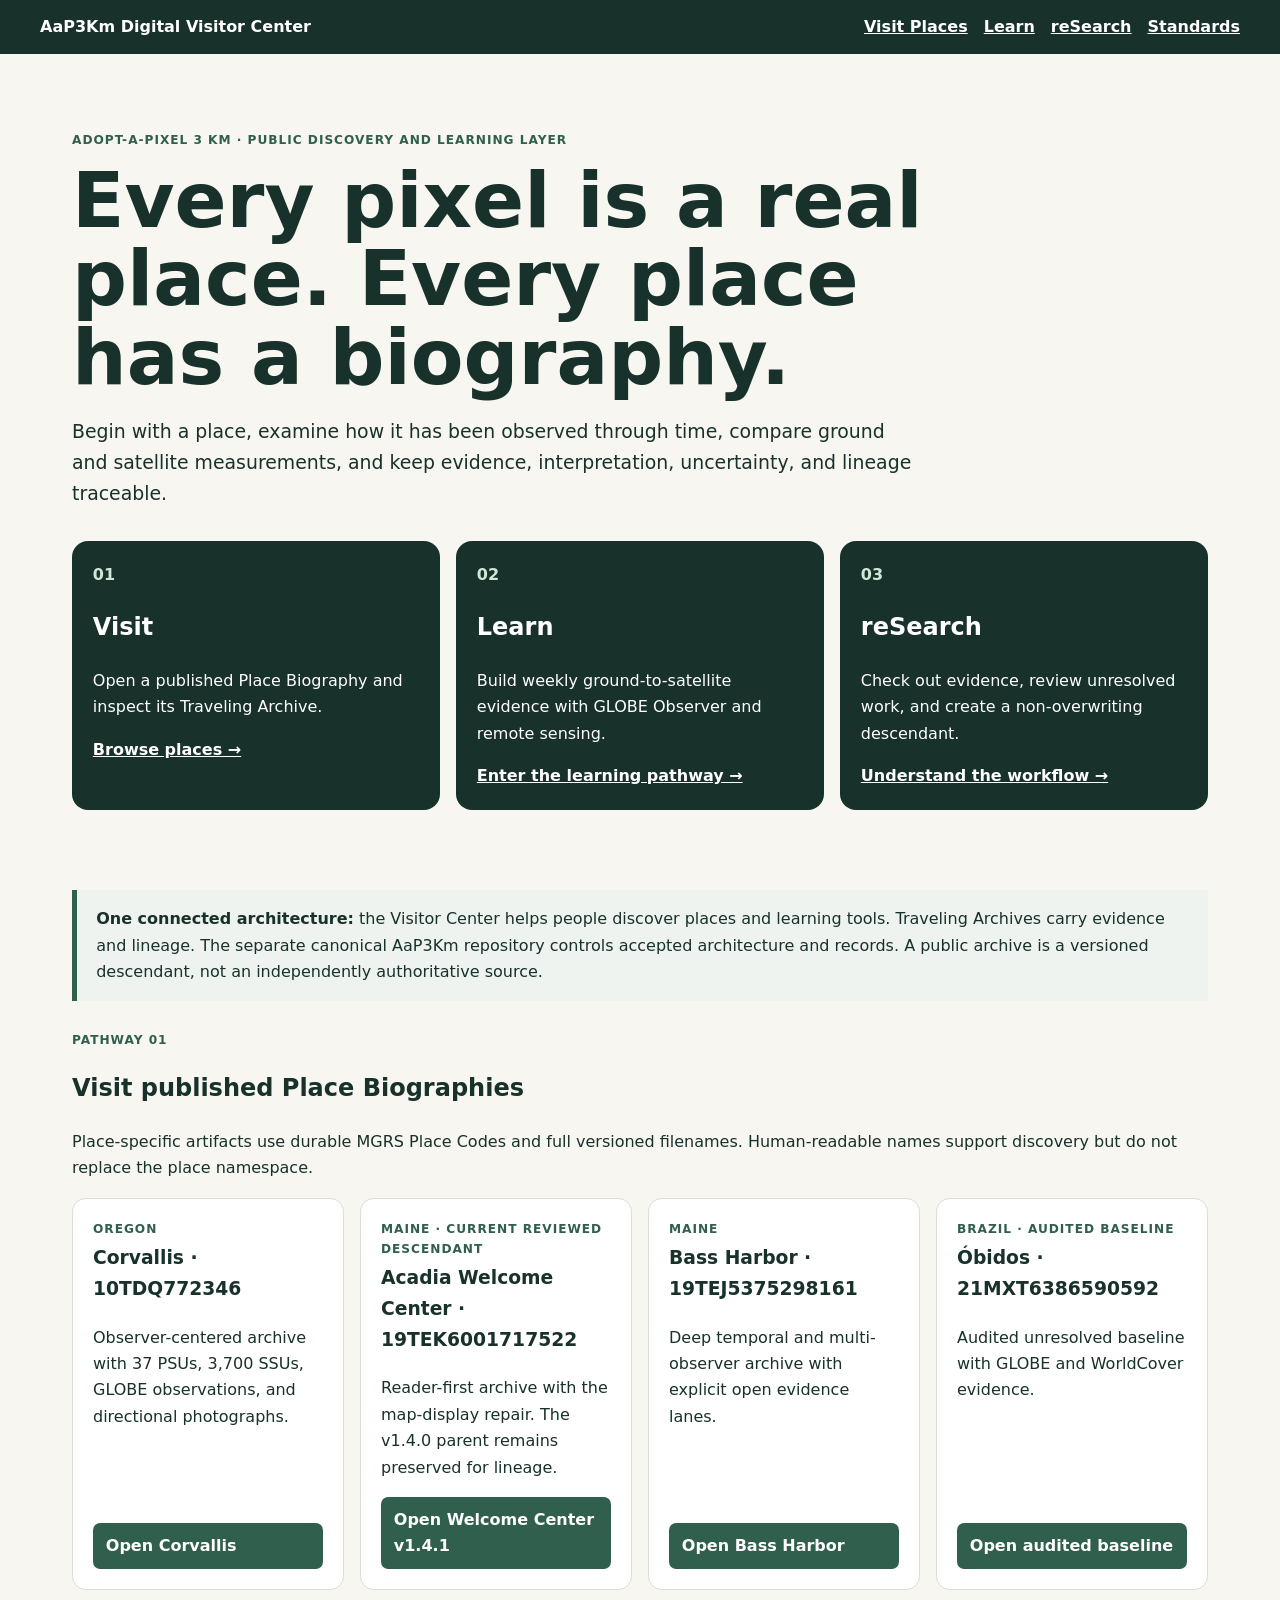
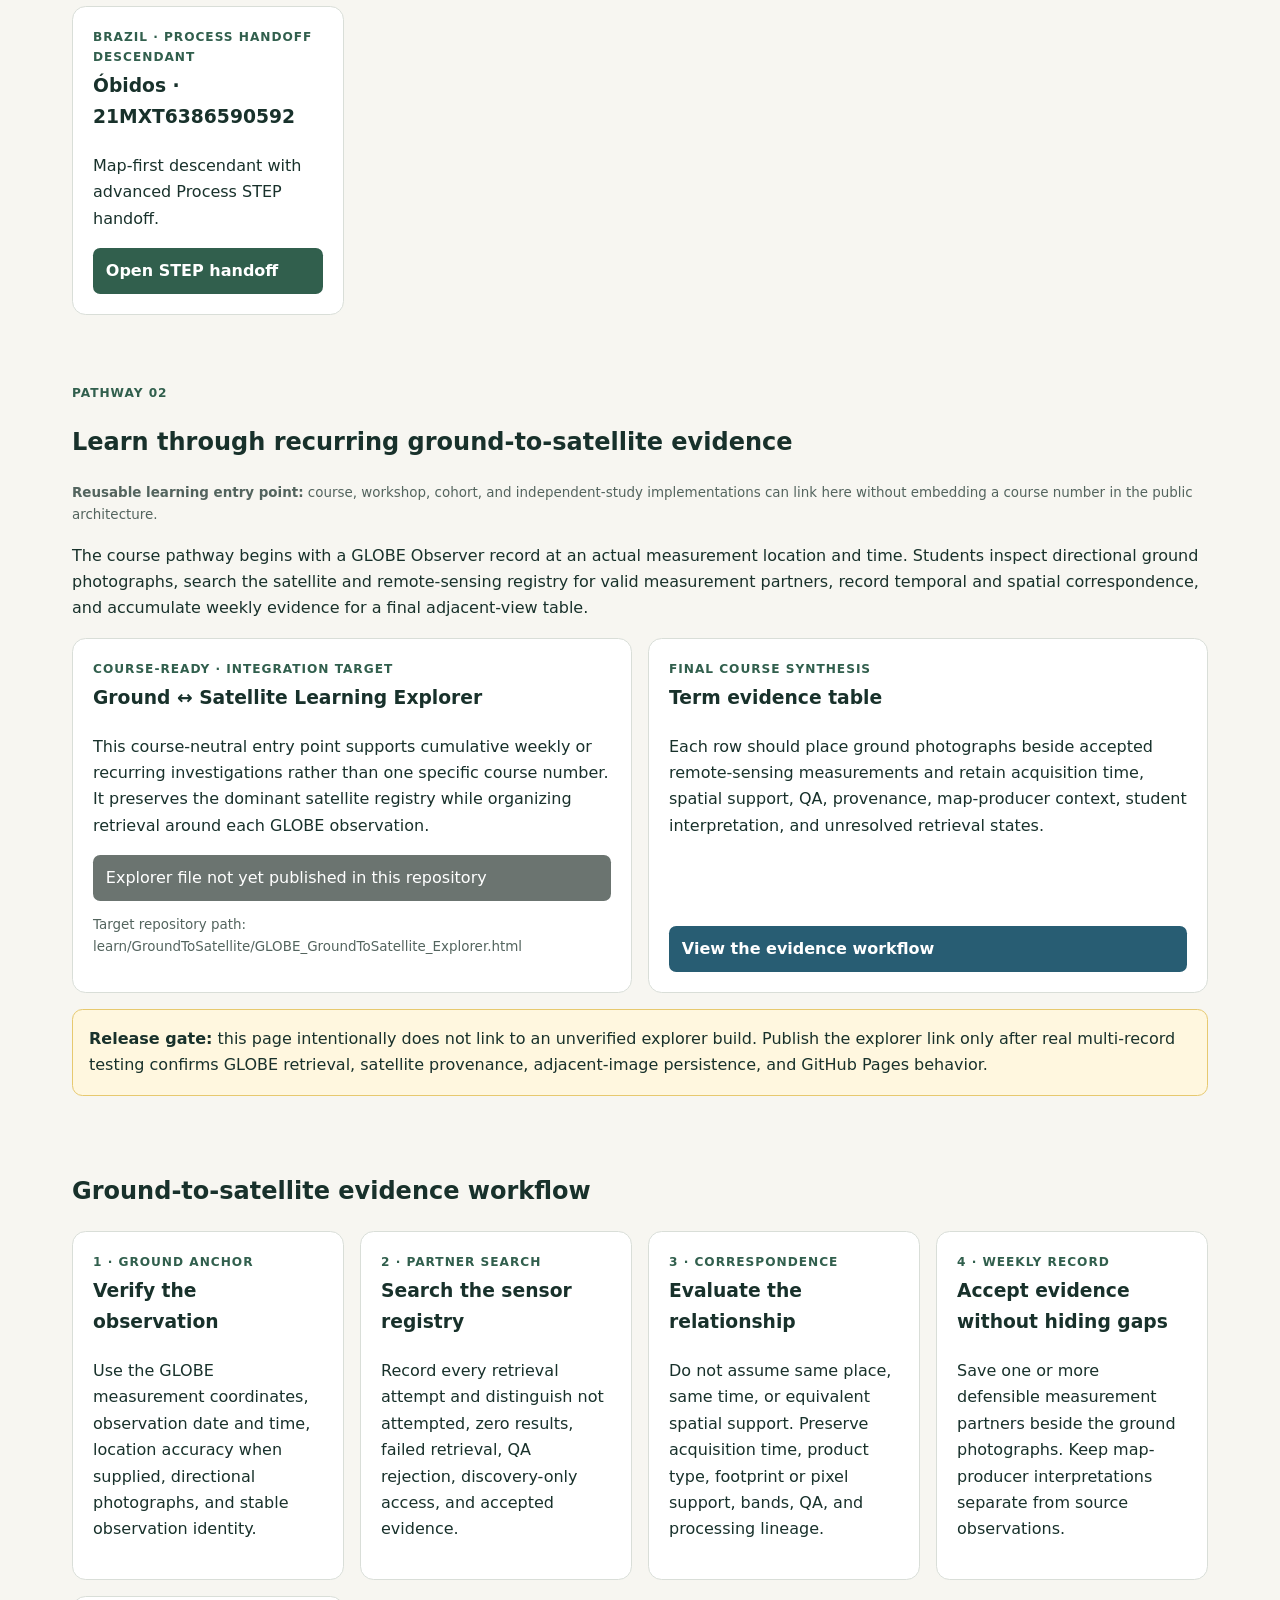
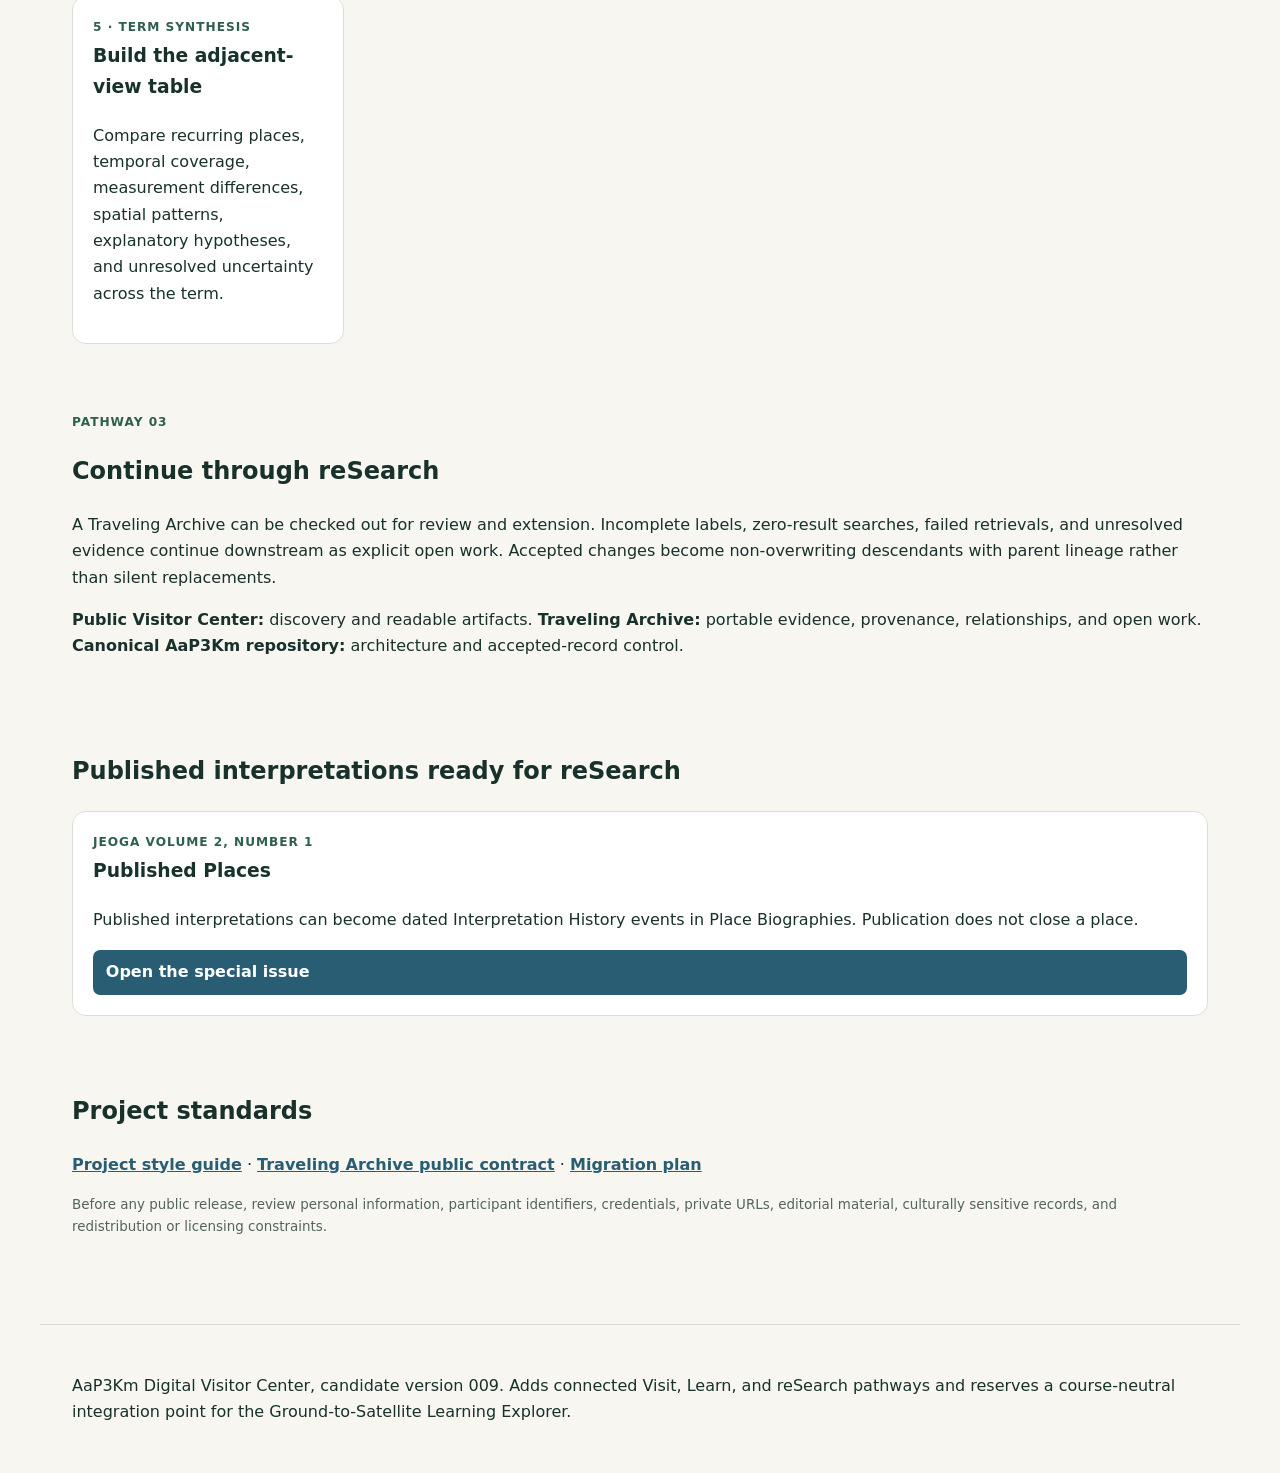
==== commit d3b476b4: "Add reusable learning entry point for courses, workshops, cohorts, and independent-study implementat" ====
--- a/index.html
+++ b/index.html
@@ -1,16 +1,32 @@
 <!doctype html>
-<html lang="en"><head><meta charset="utf-8"><meta name="viewport" content="width=device-width,initial-scale=1"><title>Every Place Has a Biography | AaP3Km</title>
-<style>body{margin:0;font-family:system-ui,-apple-system,"Segoe UI",Roboto,Arial,sans-serif;color:#18312b;background:#f7f6f1;line-height:1.65}a{color:#285d73}nav{background:#18312b;padding:1rem}nav a{color:white;margin-right:1rem}.hero,main,footer{max-width:1200px;margin:auto;padding:2rem}.hero{padding-top:4rem;padding-bottom:4rem}.grid{display:grid;grid-template-columns:repeat(auto-fit,minmax(260px,1fr));gap:1rem}.card{background:white;border:1px solid #d9ded8;border-radius:.75rem;padding:1.25rem}.status{font-size:.75rem;font-weight:700;text-transform:uppercase;color:#315f4d}.notice{background:#fff7df;border:1px solid #e7c96f;padding:1rem;margin-top:1rem}footer{border-top:1px solid #d9ded8}</style></head>
-<body><nav><a href="#top">AaP3Km Visitor Center</a><a href="#archives">Archives</a><a href="#jeoga">Published Places</a><a href="#standards">Standards</a></nav>
-<header class="hero" id="top"><p>Adopt-a-Pixel 3 km (AaP3Km) · Digital Visitor Center</p><h1>Every Place Has a Biography</h1><p>Begin with a real Place, follow its evidence through time, and keep observations, interpretations, and uncertainty traceable.</p></header>
+<html lang="en">
+<head>
+<meta charset="utf-8">
+<meta name="viewport" content="width=device-width,initial-scale=1">
+<title>Every Place Has a Biography | AaP3Km Digital Visitor Center</title>
+<style>
+:root{--ink:#18312b;--green:#315f4d;--blue:#285d73;--paper:#f7f6f1;--card:#fff;--line:#d9ded8;--gold:#d9a62e;--soft:#eef3ef;--warn:#fff7df}
+*{box-sizing:border-box}html{scroll-behavior:smooth}body{margin:0;font-family:system-ui,-apple-system,"Segoe UI",Roboto,Arial,sans-serif;color:var(--ink);background:var(--paper);line-height:1.65}a{color:var(--blue);font-weight:650}a:hover,a:focus{text-decoration-thickness:3px}nav{position:sticky;top:0;z-index:10;background:var(--ink);padding:.85rem 1rem}.navin{max-width:1200px;margin:auto;display:flex;gap:1rem;align-items:center;flex-wrap:wrap}.brand{color:white;text-decoration:none;margin-right:auto}.navin a:not(.brand){color:white}.hero,main,footer{max-width:1200px;margin:auto;padding:2rem}.hero{padding-top:4rem;padding-bottom:3rem}.eyebrow,.status{font-size:.76rem;font-weight:800;text-transform:uppercase;letter-spacing:.08em;color:var(--green)}h1{font-size:clamp(2.3rem,6vw,4.8rem);line-height:1.02;max-width:900px;margin:.3rem 0 1rem}.lede{font-size:1.18rem;max-width:850px}.pathways{display:grid;grid-template-columns:repeat(3,1fr);gap:1rem;margin-top:2rem}.path{background:var(--ink);color:#fff;border-radius:1rem;padding:1.3rem}.path a{color:#fff}.path .num{color:#cfe6d9;font-weight:900}section{padding:1rem 0 2.5rem;scroll-margin-top:4.5rem}.grid{display:grid;grid-template-columns:repeat(auto-fit,minmax(270px,1fr));gap:1rem}.card{background:var(--card);border:1px solid var(--line);border-radius:.85rem;padding:1.25rem;display:flex;flex-direction:column}.card h3{margin:.25rem 0}.card p{flex:1}.action{display:inline-block;background:var(--green);color:white;padding:.6rem .8rem;border-radius:.45rem;text-decoration:none}.action.secondary{background:var(--blue)}.action.disabled{background:#6b7470;cursor:not-allowed}.notice{background:var(--warn);border:1px solid #e7c96f;padding:1rem;margin-top:1rem;border-radius:.65rem}.principle{background:var(--soft);border-left:5px solid var(--green);padding:1rem 1.2rem}.meta{font-size:.84rem;color:#53645e}.lineage{border-top:1px solid var(--line);padding-top:.8rem;margin-top:.8rem}footer{border-top:1px solid var(--line)}@media(max-width:760px){.pathways{grid-template-columns:1fr}.hero{padding-top:2.5rem}.navin{gap:.65rem}.navin a{font-size:.9rem}}@media print{nav{display:none}.hero,main,footer{padding:1rem}.pathways{grid-template-columns:1fr 1fr}.card{break-inside:avoid}}
+</style>
+</head>
+<body>
+<nav><div class="navin"><a class="brand" href="#top">AaP3Km Digital Visitor Center</a><a href="#visit">Visit Places</a><a href="#learn">Learn</a><a href="#research">reSearch</a><a href="#standards">Standards</a></div></nav>
+<header class="hero" id="top"><p class="eyebrow">Adopt-a-Pixel 3 km · Public discovery and learning layer</p><h1>Every pixel is a real place. Every place has a biography.</h1><p class="lede">Begin with a place, examine how it has been observed through time, compare ground and satellite measurements, and keep evidence, interpretation, uncertainty, and lineage traceable.</p><div class="pathways"><div class="path"><span class="num">01</span><h2>Visit</h2><p>Open a published Place Biography and inspect its Traveling Archive.</p><a href="#visit">Browse places →</a></div><div class="path"><span class="num">02</span><h2>Learn</h2><p>Build weekly ground-to-satellite evidence with GLOBE Observer and remote sensing.</p><a href="#learn">Enter the learning pathway →</a></div><div class="path"><span class="num">03</span><h2>reSearch</h2><p>Check out evidence, review unresolved work, and create a non-overwriting descendant.</p><a href="#research">Understand the workflow →</a></div></div></header>
 <main>
-<section id="archives"><h2>Traveling Archives</h2><p>Place-specific artifacts preserve the durable MGRS Place namespace and their full versioned filenames.</p><div class="grid">
-<article class="card"><span class="status">Oregon</span><h3>Corvallis · 10TDQ772346</h3><p>Observer-centered archive with 37 PSUs, 3,700 SSUs, GLOBE observations, and directional photographs.</p><a href="Earth/10TDQ772346/AaP3Km_10TDQ772346_TravelingArchive_OSUCorvallis_v004_UnfilledFocus_OptionalLabels_20260912.html">Open Corvallis →</a></article>
-<article class="card"><span class="status">Maine · current reviewed descendant</span><h3>Acadia Welcome Center · 19TEK6001717522</h3><p>Reader-first archive with the map-display repair. The v1.4.0 parent remains preserved for lineage.</p><a href="Earth/19TEK6001717522/AaP3Km_19TEK6001717522_WelcomeCenter_TravelingArchive_v1.4.1_MapDisplayFix_20260925.html">Open Welcome Center v1.4.1 →</a></article>
-<article class="card"><span class="status">Maine</span><h3>Bass Harbor · 19TEJ5375298161</h3><p>Deep temporal and multi-observer archive with explicit open evidence lanes.</p><a href="Earth/19TEJ5375298161/AaP3Km_19TEJ5375298161_BassHarbor_TravelingArchive_v1.4.0_ReaderFirstCumulative_20260901.html">Open Bass Harbor →</a></article>
-<article class="card"><span class="status">Brazil · audited baseline</span><h3>Óbidos · 21MXT6386590592</h3><p>Audited unresolved baseline with GLOBE and WorldCover evidence.</p><a href="Earth/21MXT6386590592/AaP3Km_21MXT6386590592_Obidos_Brazil_TravelingArchive_v1.16.0_UserFacingAuditClean_20260903.html">Open Óbidos v1.16.0 →</a></article>
-<article class="card"><span class="status">Brazil · handoff descendant</span><h3>Óbidos · 21MXT6386590592</h3><p>Map-first descendant with advanced Process STEP handoff.</p><a href="Earth/21MXT6386590592/AaP3Km_21MXT6386590592_Obidos_Brazil_TravelingArchive_v1.32.0_AdvancedSTEPHandoff_20260904.html">Open Óbidos v1.32.0 →</a></article>
-</div><div class="notice"><strong>Release coordination:</strong> the Visitor Center now points to the repaired Welcome Center v1.4.1 descendant. The v1.4.0 file remains the preserved parent and is not the public card target.</div></section>
-<section id="jeoga"><h2>Published Places ready for reSearch</h2><p><a href="https://journals.westga.edu/index.php/jeoga/issue/view/2"><img src="https://journals.westga.edu/public/journals/1/cover_issue_2_en.jpg" alt="JEOGA Volume 2 Number 1 cover" style="max-width:260px;width:100%"></a></p><p>JEOGA Volume 2, Number 1 records published interpretations that can become dated Interpretation History events in Place Biographies. Publication does not close a Place.</p><p><a href="https://journals.westga.edu/index.php/jeoga/issue/view/2">Open the special issue</a></p></section>
-<section id="standards"><h2>Project standards</h2><p><a href="docs/AaP3Km_PROJECT_STYLE_GUIDE_v003.md">Project style guide</a> · <a href="docs/AaP3Km_TRAVELING_ARCHIVE_PUBLIC_CONTRACT_v002.md">Traveling Archive public contract</a> · <a href="docs/AaP3Km_TRAVELING_ARCHIVE_MIGRATION_PLAN_v002.md">Migration plan</a></p></section>
-</main><footer><p>AaP3Km Digital Visitor Center, version 007. Coordinated Welcome Center map repair and archive inventory update.</p></footer></body></html>+<section class="principle"><strong>One connected architecture:</strong> the Visitor Center helps people discover places and learning tools. Traveling Archives carry evidence and lineage. The separate canonical AaP3Km repository controls accepted architecture and records. A public archive is a versioned descendant, not an independently authoritative source.</section>
+<section id="visit"><p class="eyebrow">Pathway 01</p><h2>Visit published Place Biographies</h2><p>Place-specific artifacts use durable MGRS Place Codes and full versioned filenames. Human-readable names support discovery but do not replace the place namespace.</p><div class="grid">
+<article class="card"><span class="status">Oregon</span><h3>Corvallis · 10TDQ772346</h3><p>Observer-centered archive with 37 PSUs, 3,700 SSUs, GLOBE observations, and directional photographs.</p><a class="action" href="Earth/10TDQ772346/AaP3Km_10TDQ772346_TravelingArchive_OSUCorvallis_v004_UnfilledFocus_OptionalLabels_20260912.html">Open Corvallis</a></article>
+<article class="card"><span class="status">Maine · current reviewed descendant</span><h3>Acadia Welcome Center · 19TEK6001717522</h3><p>Reader-first archive with the map-display repair. The v1.4.0 parent remains preserved for lineage.</p><a class="action" href="Earth/19TEK6001717522/AaP3Km_19TEK6001717522_WelcomeCenter_TravelingArchive_v1.4.1_MapDisplayFix_20260925.html">Open Welcome Center v1.4.1</a></article>
+<article class="card"><span class="status">Maine</span><h3>Bass Harbor · 19TEJ5375298161</h3><p>Deep temporal and multi-observer archive with explicit open evidence lanes.</p><a class="action" href="Earth/19TEJ5375298161/AaP3Km_19TEJ5375298161_BassHarbor_TravelingArchive_v1.4.0_ReaderFirstCumulative_20260901.html">Open Bass Harbor</a></article>
+<article class="card"><span class="status">Brazil · audited baseline</span><h3>Óbidos · 21MXT6386590592</h3><p>Audited unresolved baseline with GLOBE and WorldCover evidence.</p><a class="action" href="Earth/21MXT6386590592/AaP3Km_21MXT6386590592_Obidos_Brazil_TravelingArchive_v1.16.0_UserFacingAuditClean_20260903.html">Open audited baseline</a></article>
+<article class="card"><span class="status">Brazil · process handoff descendant</span><h3>Óbidos · 21MXT6386590592</h3><p>Map-first descendant with advanced Process STEP handoff.</p><a class="action" href="Earth/21MXT6386590592/AaP3Km_21MXT6386590592_Obidos_Brazil_TravelingArchive_v1.32.0_AdvancedSTEPHandoff_20260904.html">Open STEP handoff</a></article>
+</div></section>
+<section id="learn"><p class="eyebrow">Pathway 02</p><h2>Learn through recurring ground-to-satellite evidence</h2><p class="meta"><strong>Reusable learning entry point:</strong> course, workshop, cohort, and independent-study implementations can link here without embedding a course number in the public architecture.</p><p>The course pathway begins with a GLOBE Observer record at an actual measurement location and time. Students inspect directional ground photographs, search the satellite and remote-sensing registry for valid measurement partners, record temporal and spatial correspondence, and accumulate weekly evidence for a final adjacent-view table.</p><div class="grid">
+<article class="card"><span class="status">Course-ready · integration target</span><h3>Ground ↔ Satellite Learning Explorer</h3><p>This course-neutral entry point supports cumulative weekly or recurring investigations rather than one specific course number. It preserves the dominant satellite registry while organizing retrieval around each GLOBE observation.</p><span class="action disabled" aria-disabled="true">Explorer file not yet published in this repository</span><p class="meta">Target repository path: learn/GroundToSatellite/GLOBE_GroundToSatellite_Explorer.html</p></article>
+<article class="card"><span class="status">Final course synthesis</span><h3>Term evidence table</h3><p>Each row should place ground photographs beside accepted remote-sensing measurements and retain acquisition time, spatial support, QA, provenance, map-producer context, student interpretation, and unresolved retrieval states.</p><a class="action secondary" href="#workflow">View the evidence workflow</a></article>
+</div><div class="notice"><strong>Release gate:</strong> this page intentionally does not link to an unverified explorer build. Publish the explorer link only after real multi-record testing confirms GLOBE retrieval, satellite provenance, adjacent-image persistence, and GitHub Pages behavior.</div></section>
+<section id="workflow"><h2>Ground-to-satellite evidence workflow</h2><div class="grid"><article class="card"><span class="status">1 · Ground anchor</span><h3>Verify the observation</h3><p>Use the GLOBE measurement coordinates, observation date and time, location accuracy when supplied, directional photographs, and stable observation identity.</p></article><article class="card"><span class="status">2 · Partner search</span><h3>Search the sensor registry</h3><p>Record every retrieval attempt and distinguish not attempted, zero results, failed retrieval, QA rejection, discovery-only access, and accepted evidence.</p></article><article class="card"><span class="status">3 · Correspondence</span><h3>Evaluate the relationship</h3><p>Do not assume same place, same time, or equivalent spatial support. Preserve acquisition time, product type, footprint or pixel support, bands, QA, and processing lineage.</p></article><article class="card"><span class="status">4 · Weekly record</span><h3>Accept evidence without hiding gaps</h3><p>Save one or more defensible measurement partners beside the ground photographs. Keep map-producer interpretations separate from source observations.</p></article><article class="card"><span class="status">5 · Term synthesis</span><h3>Build the adjacent-view table</h3><p>Compare recurring places, temporal coverage, measurement differences, spatial patterns, explanatory hypotheses, and unresolved uncertainty across the term.</p></article></div></section>
+<section id="research"><p class="eyebrow">Pathway 03</p><h2>Continue through reSearch</h2><p>A Traveling Archive can be checked out for review and extension. Incomplete labels, zero-result searches, failed retrievals, and unresolved evidence continue downstream as explicit open work. Accepted changes become non-overwriting descendants with parent lineage rather than silent replacements.</p><p><strong>Public Visitor Center:</strong> discovery and readable artifacts. <strong>Traveling Archive:</strong> portable evidence, provenance, relationships, and open work. <strong>Canonical AaP3Km repository:</strong> architecture and accepted-record control.</p></section>
+<section id="published"><h2>Published interpretations ready for reSearch</h2><div class="grid"><article class="card"><span class="status">JEOGA Volume 2, Number 1</span><h3>Published Places</h3><p>Published interpretations can become dated Interpretation History events in Place Biographies. Publication does not close a place.</p><a class="action secondary" href="https://journals.westga.edu/index.php/jeoga/issue/view/2">Open the special issue</a></article></div></section>
+<section id="standards"><h2>Project standards</h2><p><a href="docs/AaP3Km_PROJECT_STYLE_GUIDE_v003.md">Project style guide</a> · <a href="docs/AaP3Km_TRAVELING_ARCHIVE_PUBLIC_CONTRACT_v002.md">Traveling Archive public contract</a> · <a href="docs/AaP3Km_TRAVELING_ARCHIVE_MIGRATION_PLAN_v002.md">Migration plan</a></p><p class="meta">Before any public release, review personal information, participant identifiers, credentials, private URLs, editorial material, culturally sensitive records, and redistribution or licensing constraints.</p></section>
+</main><footer><p>AaP3Km Digital Visitor Center, candidate version 009. Adds connected Visit, Learn, and reSearch pathways and reserves a course-neutral integration point for the Ground-to-Satellite Learning Explorer.</p></footer></body></html>
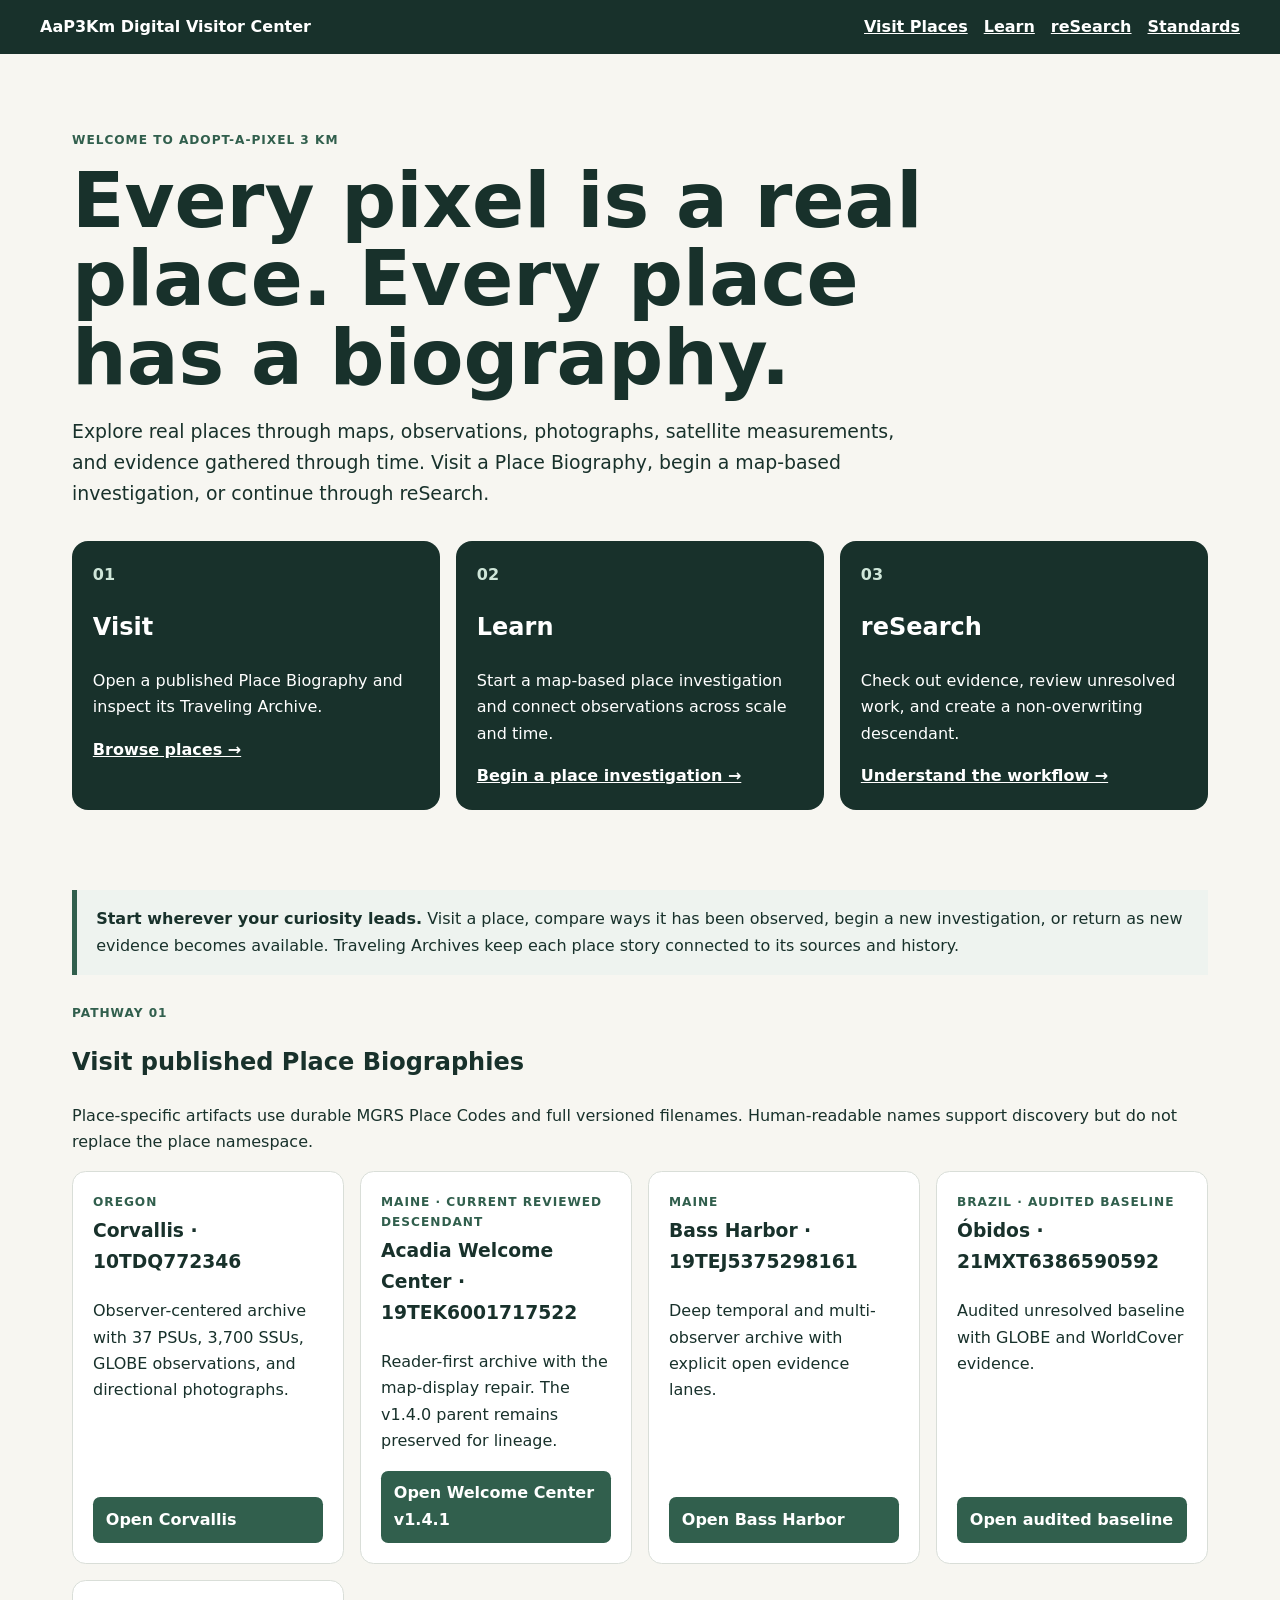
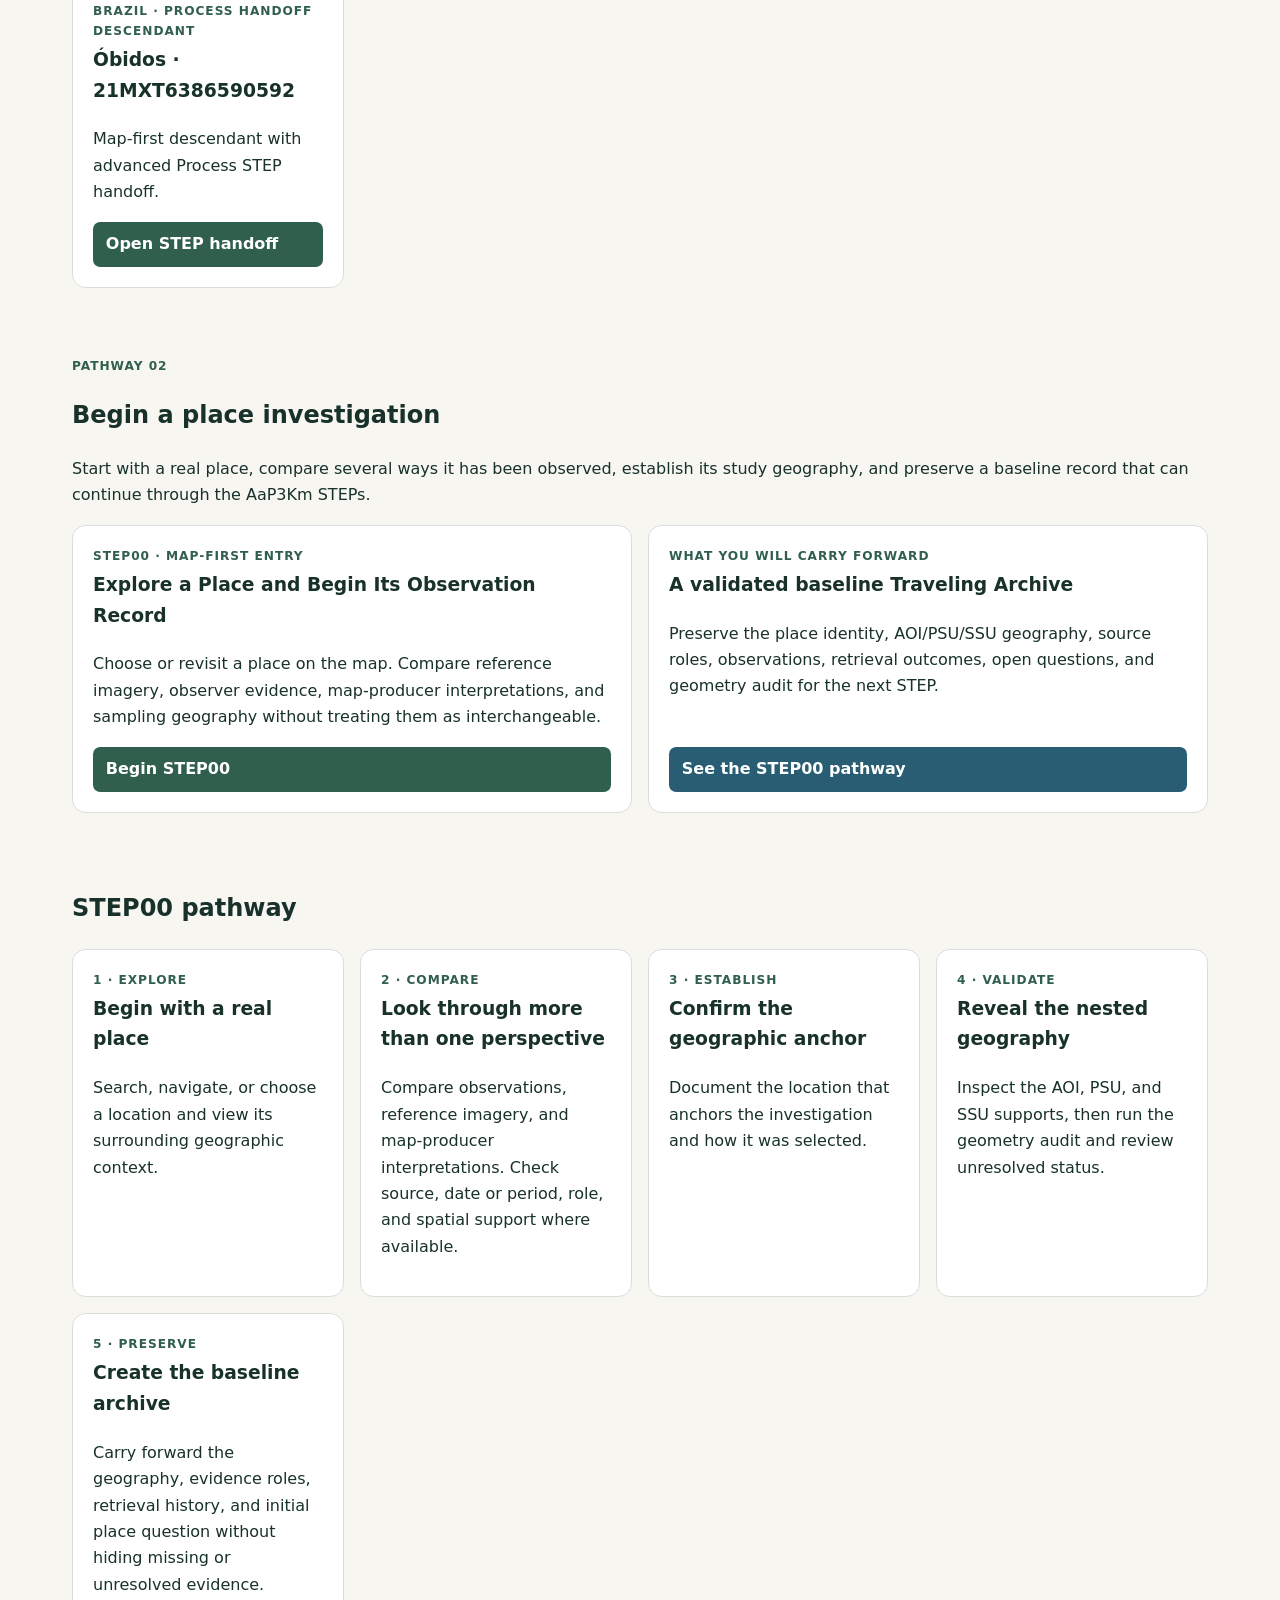
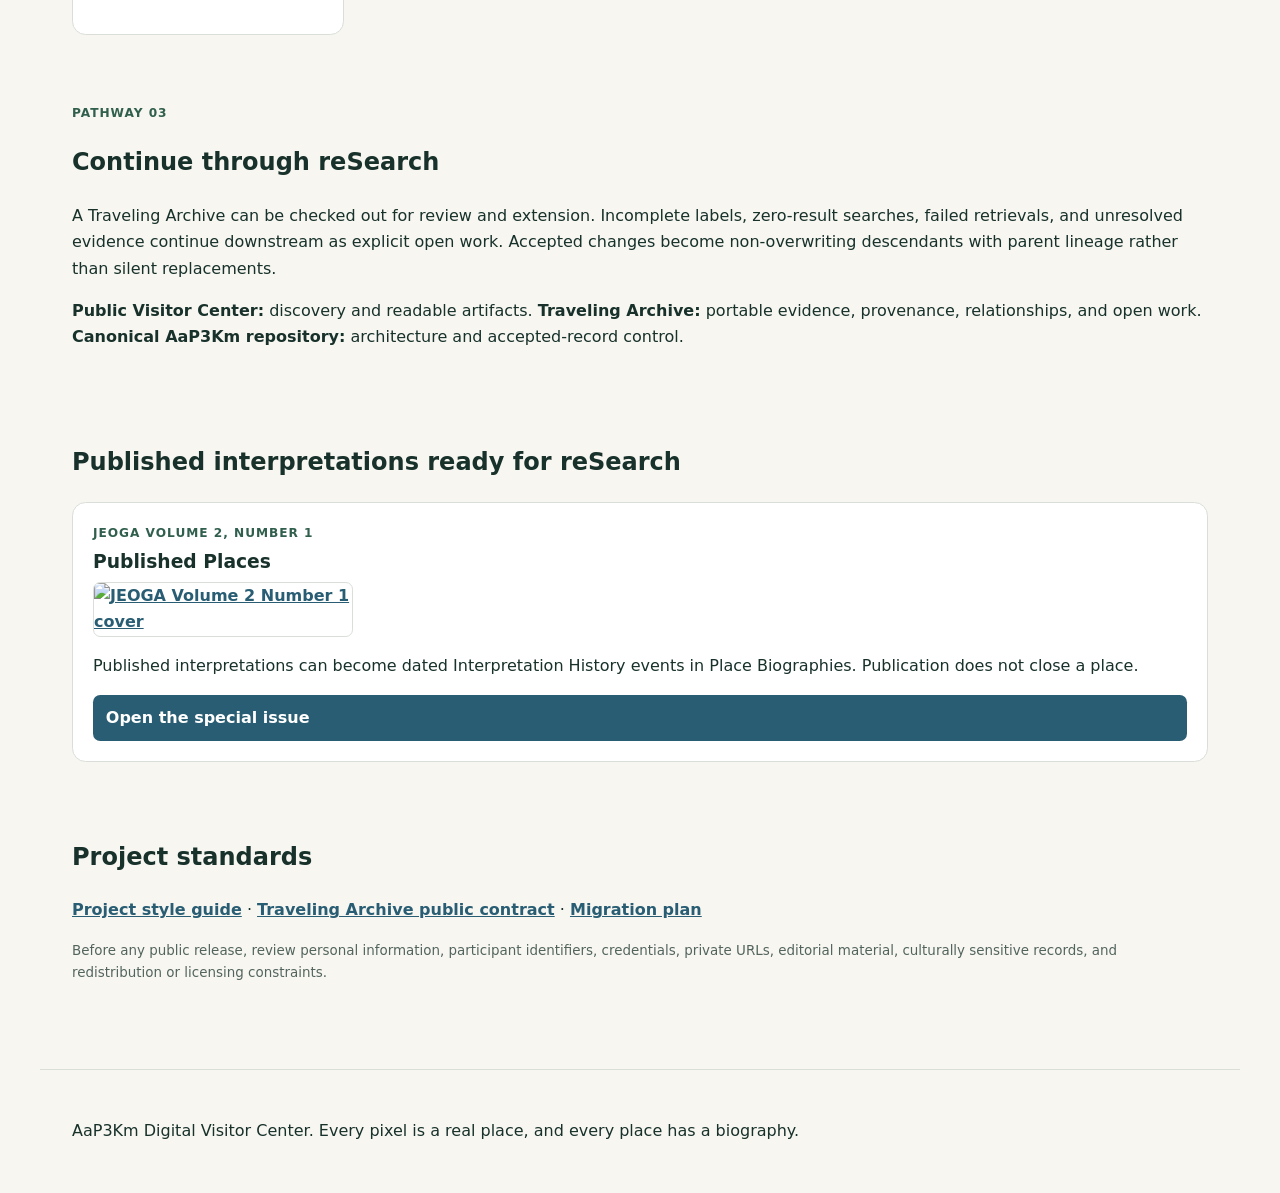
==== commit f1b01551: "update Welcome Center" ====
--- a/index.html
+++ b/index.html
@@ -11,9 +11,9 @@
 </head>
 <body>
 <nav><div class="navin"><a class="brand" href="#top">AaP3Km Digital Visitor Center</a><a href="#visit">Visit Places</a><a href="#learn">Learn</a><a href="#research">reSearch</a><a href="#standards">Standards</a></div></nav>
-<header class="hero" id="top"><p class="eyebrow">Adopt-a-Pixel 3 km · Public discovery and learning layer</p><h1>Every pixel is a real place. Every place has a biography.</h1><p class="lede">Begin with a place, examine how it has been observed through time, compare ground and satellite measurements, and keep evidence, interpretation, uncertainty, and lineage traceable.</p><div class="pathways"><div class="path"><span class="num">01</span><h2>Visit</h2><p>Open a published Place Biography and inspect its Traveling Archive.</p><a href="#visit">Browse places →</a></div><div class="path"><span class="num">02</span><h2>Learn</h2><p>Build weekly ground-to-satellite evidence with GLOBE Observer and remote sensing.</p><a href="#learn">Enter the learning pathway →</a></div><div class="path"><span class="num">03</span><h2>reSearch</h2><p>Check out evidence, review unresolved work, and create a non-overwriting descendant.</p><a href="#research">Understand the workflow →</a></div></div></header>
+<header class="hero" id="top"><p class="eyebrow">Welcome to Adopt-a-Pixel 3 km</p><h1>Every pixel is a real place. Every place has a biography.</h1><p class="lede">Explore real places through maps, observations, photographs, satellite measurements, and evidence gathered through time. Visit a Place Biography, begin a map-based investigation, or continue through reSearch.</p><div class="pathways"><div class="path"><span class="num">01</span><h2>Visit</h2><p>Open a published Place Biography and inspect its Traveling Archive.</p><a href="#visit">Browse places →</a></div><div class="path"><span class="num">02</span><h2>Learn</h2><p>Start a map-based place investigation and connect observations across scale and time.</p><a href="#learn">Begin a place investigation →</a></div><div class="path"><span class="num">03</span><h2>reSearch</h2><p>Check out evidence, review unresolved work, and create a non-overwriting descendant.</p><a href="#research">Understand the workflow →</a></div></div></header>
 <main>
-<section class="principle"><strong>One connected architecture:</strong> the Visitor Center helps people discover places and learning tools. Traveling Archives carry evidence and lineage. The separate canonical AaP3Km repository controls accepted architecture and records. A public archive is a versioned descendant, not an independently authoritative source.</section>
+<section class="principle"><strong>Start wherever your curiosity leads.</strong> Visit a place, compare ways it has been observed, begin a new investigation, or return as new evidence becomes available. Traveling Archives keep each place story connected to its sources and history.</section>
 <section id="visit"><p class="eyebrow">Pathway 01</p><h2>Visit published Place Biographies</h2><p>Place-specific artifacts use durable MGRS Place Codes and full versioned filenames. Human-readable names support discovery but do not replace the place namespace.</p><div class="grid">
 <article class="card"><span class="status">Oregon</span><h3>Corvallis · 10TDQ772346</h3><p>Observer-centered archive with 37 PSUs, 3,700 SSUs, GLOBE observations, and directional photographs.</p><a class="action" href="Earth/10TDQ772346/AaP3Km_10TDQ772346_TravelingArchive_OSUCorvallis_v004_UnfilledFocus_OptionalLabels_20260912.html">Open Corvallis</a></article>
 <article class="card"><span class="status">Maine · current reviewed descendant</span><h3>Acadia Welcome Center · 19TEK6001717522</h3><p>Reader-first archive with the map-display repair. The v1.4.0 parent remains preserved for lineage.</p><a class="action" href="Earth/19TEK6001717522/AaP3Km_19TEK6001717522_WelcomeCenter_TravelingArchive_v1.4.1_MapDisplayFix_20260925.html">Open Welcome Center v1.4.1</a></article>
@@ -21,12 +21,9 @@
 <article class="card"><span class="status">Brazil · audited baseline</span><h3>Óbidos · 21MXT6386590592</h3><p>Audited unresolved baseline with GLOBE and WorldCover evidence.</p><a class="action" href="Earth/21MXT6386590592/AaP3Km_21MXT6386590592_Obidos_Brazil_TravelingArchive_v1.16.0_UserFacingAuditClean_20260903.html">Open audited baseline</a></article>
 <article class="card"><span class="status">Brazil · process handoff descendant</span><h3>Óbidos · 21MXT6386590592</h3><p>Map-first descendant with advanced Process STEP handoff.</p><a class="action" href="Earth/21MXT6386590592/AaP3Km_21MXT6386590592_Obidos_Brazil_TravelingArchive_v1.32.0_AdvancedSTEPHandoff_20260904.html">Open STEP handoff</a></article>
 </div></section>
-<section id="learn"><p class="eyebrow">Pathway 02</p><h2>Learn through recurring ground-to-satellite evidence</h2><p class="meta"><strong>Reusable learning entry point:</strong> course, workshop, cohort, and independent-study implementations can link here without embedding a course number in the public architecture.</p><p>The course pathway begins with a GLOBE Observer record at an actual measurement location and time. Students inspect directional ground photographs, search the satellite and remote-sensing registry for valid measurement partners, record temporal and spatial correspondence, and accumulate weekly evidence for a final adjacent-view table.</p><div class="grid">
-<article class="card"><span class="status">Course-ready · integration target</span><h3>Ground ↔ Satellite Learning Explorer</h3><p>This course-neutral entry point supports cumulative weekly or recurring investigations rather than one specific course number. It preserves the dominant satellite registry while organizing retrieval around each GLOBE observation.</p><span class="action disabled" aria-disabled="true">Explorer file not yet published in this repository</span><p class="meta">Target repository path: learn/GroundToSatellite/GLOBE_GroundToSatellite_Explorer.html</p></article>
-<article class="card"><span class="status">Final course synthesis</span><h3>Term evidence table</h3><p>Each row should place ground photographs beside accepted remote-sensing measurements and retain acquisition time, spatial support, QA, provenance, map-producer context, student interpretation, and unresolved retrieval states.</p><a class="action secondary" href="#workflow">View the evidence workflow</a></article>
-</div><div class="notice"><strong>Release gate:</strong> this page intentionally does not link to an unverified explorer build. Publish the explorer link only after real multi-record testing confirms GLOBE retrieval, satellite provenance, adjacent-image persistence, and GitHub Pages behavior.</div></section>
-<section id="workflow"><h2>Ground-to-satellite evidence workflow</h2><div class="grid"><article class="card"><span class="status">1 · Ground anchor</span><h3>Verify the observation</h3><p>Use the GLOBE measurement coordinates, observation date and time, location accuracy when supplied, directional photographs, and stable observation identity.</p></article><article class="card"><span class="status">2 · Partner search</span><h3>Search the sensor registry</h3><p>Record every retrieval attempt and distinguish not attempted, zero results, failed retrieval, QA rejection, discovery-only access, and accepted evidence.</p></article><article class="card"><span class="status">3 · Correspondence</span><h3>Evaluate the relationship</h3><p>Do not assume same place, same time, or equivalent spatial support. Preserve acquisition time, product type, footprint or pixel support, bands, QA, and processing lineage.</p></article><article class="card"><span class="status">4 · Weekly record</span><h3>Accept evidence without hiding gaps</h3><p>Save one or more defensible measurement partners beside the ground photographs. Keep map-producer interpretations separate from source observations.</p></article><article class="card"><span class="status">5 · Term synthesis</span><h3>Build the adjacent-view table</h3><p>Compare recurring places, temporal coverage, measurement differences, spatial patterns, explanatory hypotheses, and unresolved uncertainty across the term.</p></article></div></section>
+<section id="learn"><p class="eyebrow">Pathway 02</p><h2>Begin a place investigation</h2><p>Start with a real place, compare several ways it has been observed, establish its study geography, and preserve a baseline record that can continue through the AaP3Km STEPs.</p><div class="grid"><article class="card"><span class="status">STEP00 · Map-first entry</span><h3>Explore a Place and Begin Its Observation Record</h3><p>Choose or revisit a place on the map. Compare reference imagery, observer evidence, map-producer interpretations, and sampling geography without treating them as interchangeable.</p><a class="action" href="steps/STEP00/AaP3Km_STEP00_ExplorePlace_MapFirst.html">Begin STEP00</a></article><article class="card"><span class="status">What you will carry forward</span><h3>A validated baseline Traveling Archive</h3><p>Preserve the place identity, AOI/PSU/SSU geography, source roles, observations, retrieval outcomes, open questions, and geometry audit for the next STEP.</p><a class="action secondary" href="#workflow">See the STEP00 pathway</a></article></div></section>
+<section id="workflow"><h2>STEP00 pathway</h2><div class="grid"><article class="card"><span class="status">1 · Explore</span><h3>Begin with a real place</h3><p>Search, navigate, or choose a location and view its surrounding geographic context.</p></article><article class="card"><span class="status">2 · Compare</span><h3>Look through more than one perspective</h3><p>Compare observations, reference imagery, and map-producer interpretations. Check source, date or period, role, and spatial support where available.</p></article><article class="card"><span class="status">3 · Establish</span><h3>Confirm the geographic anchor</h3><p>Document the location that anchors the investigation and how it was selected.</p></article><article class="card"><span class="status">4 · Validate</span><h3>Reveal the nested geography</h3><p>Inspect the AOI, PSU, and SSU supports, then run the geometry audit and review unresolved status.</p></article><article class="card"><span class="status">5 · Preserve</span><h3>Create the baseline archive</h3><p>Carry forward the geography, evidence roles, retrieval history, and initial place question without hiding missing or unresolved evidence.</p></article></div></section>
 <section id="research"><p class="eyebrow">Pathway 03</p><h2>Continue through reSearch</h2><p>A Traveling Archive can be checked out for review and extension. Incomplete labels, zero-result searches, failed retrievals, and unresolved evidence continue downstream as explicit open work. Accepted changes become non-overwriting descendants with parent lineage rather than silent replacements.</p><p><strong>Public Visitor Center:</strong> discovery and readable artifacts. <strong>Traveling Archive:</strong> portable evidence, provenance, relationships, and open work. <strong>Canonical AaP3Km repository:</strong> architecture and accepted-record control.</p></section>
-<section id="published"><h2>Published interpretations ready for reSearch</h2><div class="grid"><article class="card"><span class="status">JEOGA Volume 2, Number 1</span><h3>Published Places</h3><p>Published interpretations can become dated Interpretation History events in Place Biographies. Publication does not close a place.</p><a class="action secondary" href="https://journals.westga.edu/index.php/jeoga/issue/view/2">Open the special issue</a></article></div></section>
+<section id="published"><h2>Published interpretations ready for reSearch</h2><div class="grid"><article class="card"><span class="status">JEOGA Volume 2, Number 1</span><h3>Published Places</h3><a href="https://journals.westga.edu/index.php/jeoga/issue/view/2"><img src="https://journals.westga.edu/public/journals/1/cover_issue_2_en.jpg" alt="JEOGA Volume 2 Number 1 cover" style="max-width:260px;width:100%;height:auto;border:1px solid var(--line);border-radius:.45rem"></a><p>Published interpretations can become dated Interpretation History events in Place Biographies. Publication does not close a place.</p><a class="action secondary" href="https://journals.westga.edu/index.php/jeoga/issue/view/2">Open the special issue</a></article></div></section>
 <section id="standards"><h2>Project standards</h2><p><a href="docs/AaP3Km_PROJECT_STYLE_GUIDE_v003.md">Project style guide</a> · <a href="docs/AaP3Km_TRAVELING_ARCHIVE_PUBLIC_CONTRACT_v002.md">Traveling Archive public contract</a> · <a href="docs/AaP3Km_TRAVELING_ARCHIVE_MIGRATION_PLAN_v002.md">Migration plan</a></p><p class="meta">Before any public release, review personal information, participant identifiers, credentials, private URLs, editorial material, culturally sensitive records, and redistribution or licensing constraints.</p></section>
-</main><footer><p>AaP3Km Digital Visitor Center, candidate version 009. Adds connected Visit, Learn, and reSearch pathways and reserves a course-neutral integration point for the Ground-to-Satellite Learning Explorer.</p></footer></body></html>+</main><footer><p>AaP3Km Digital Visitor Center. Every pixel is a real place, and every place has a biography.</p></footer></body></html>
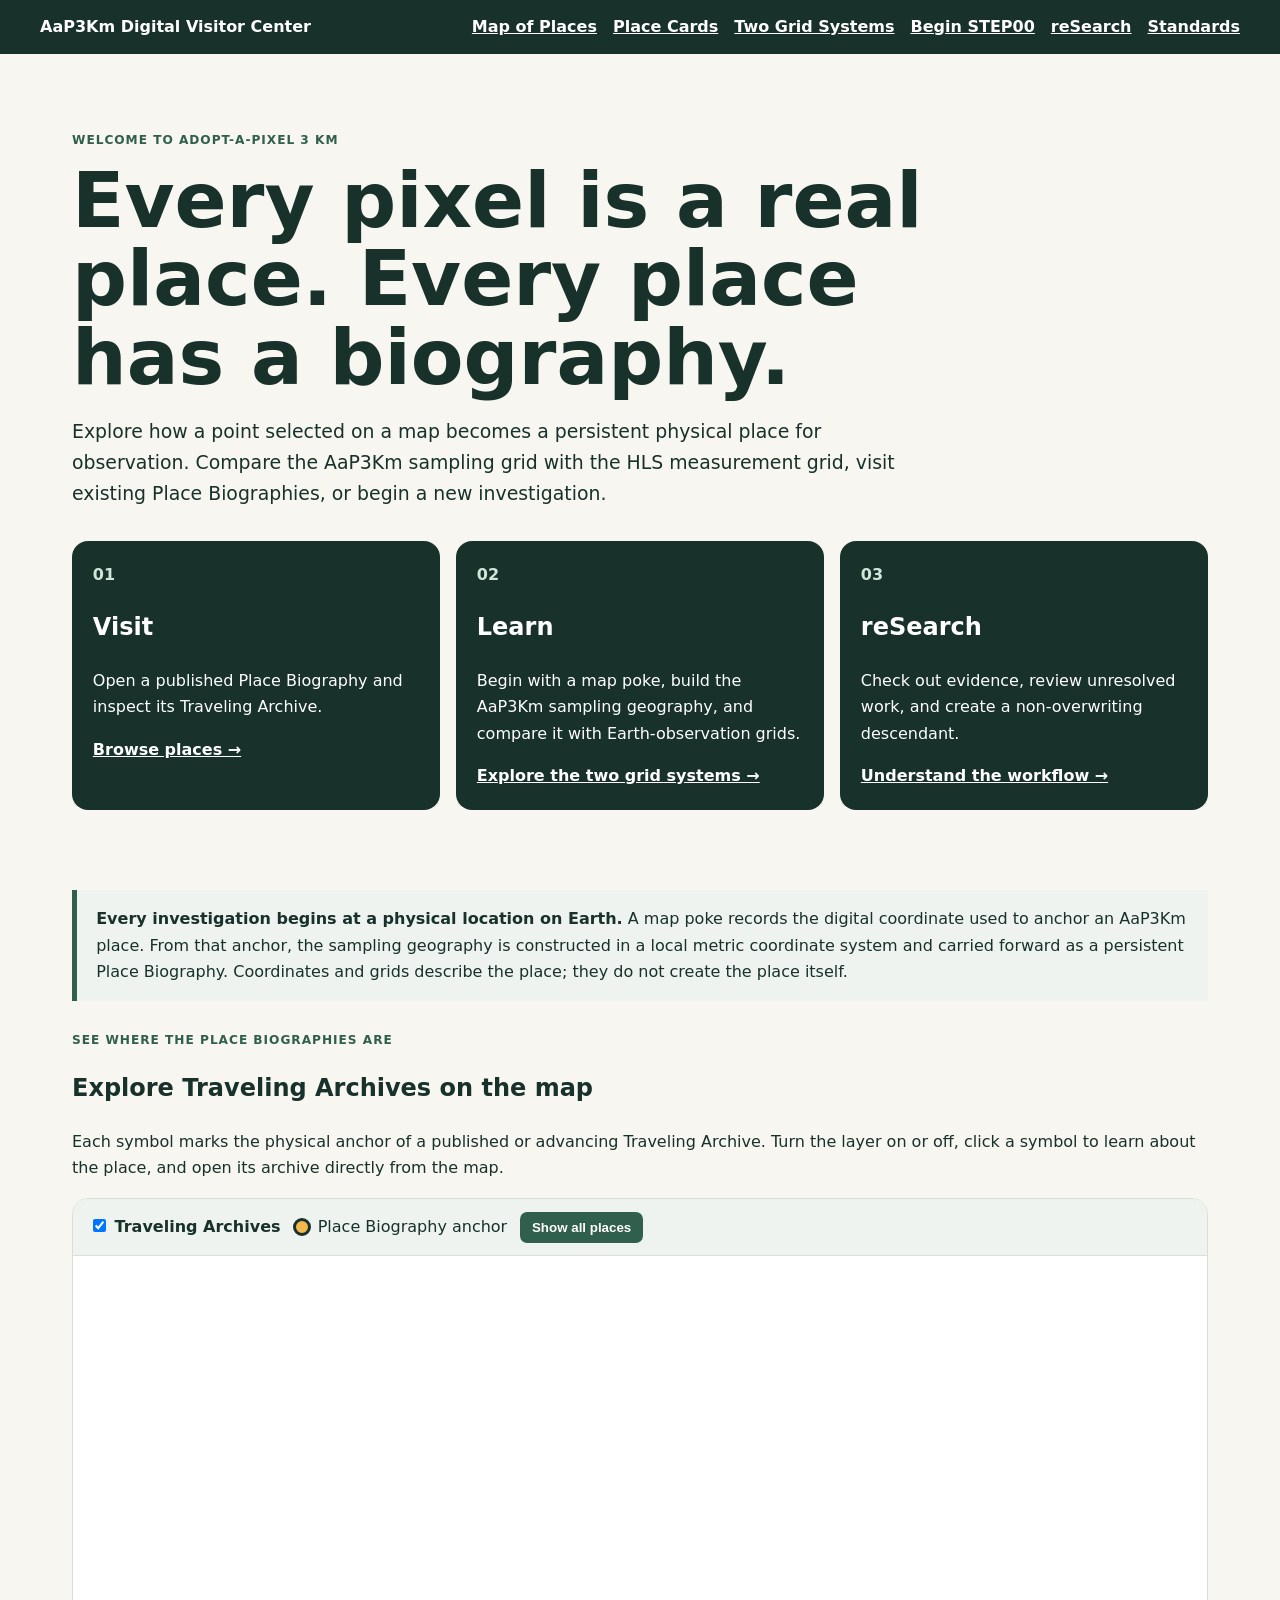
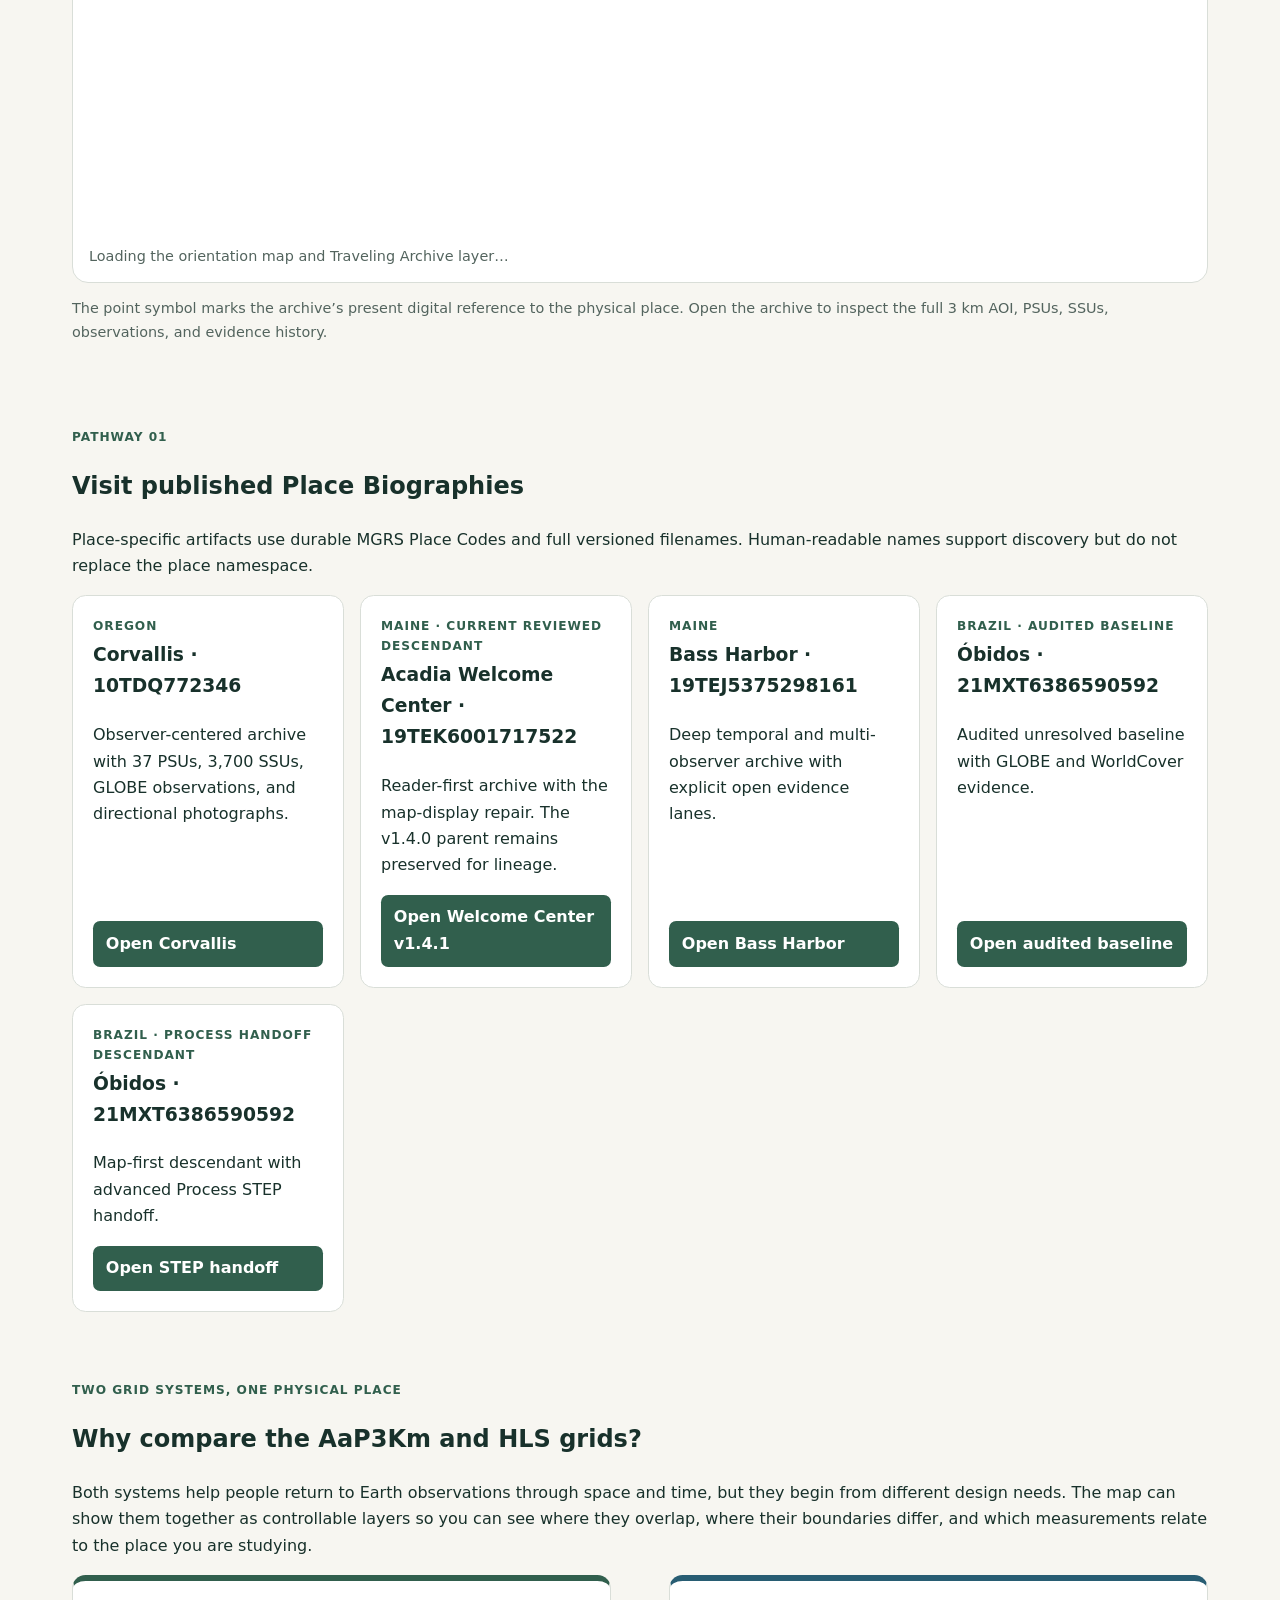
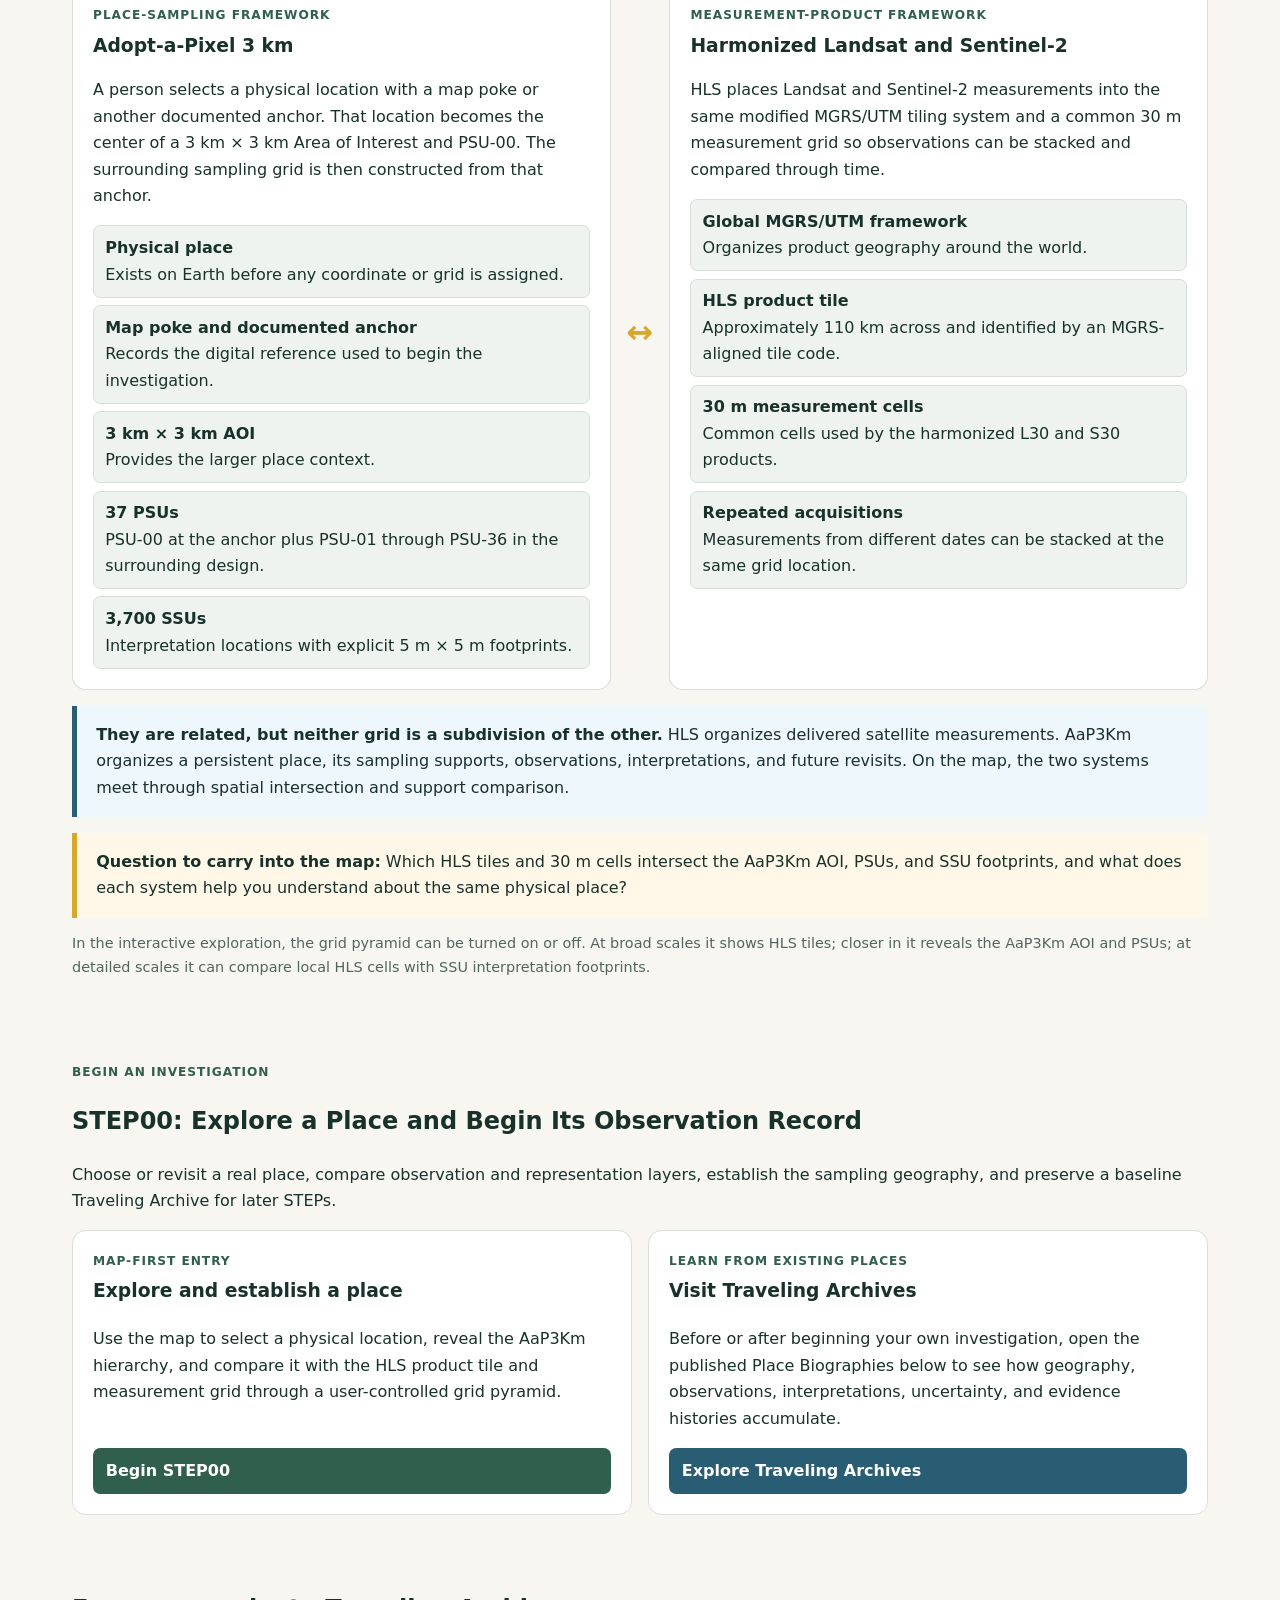
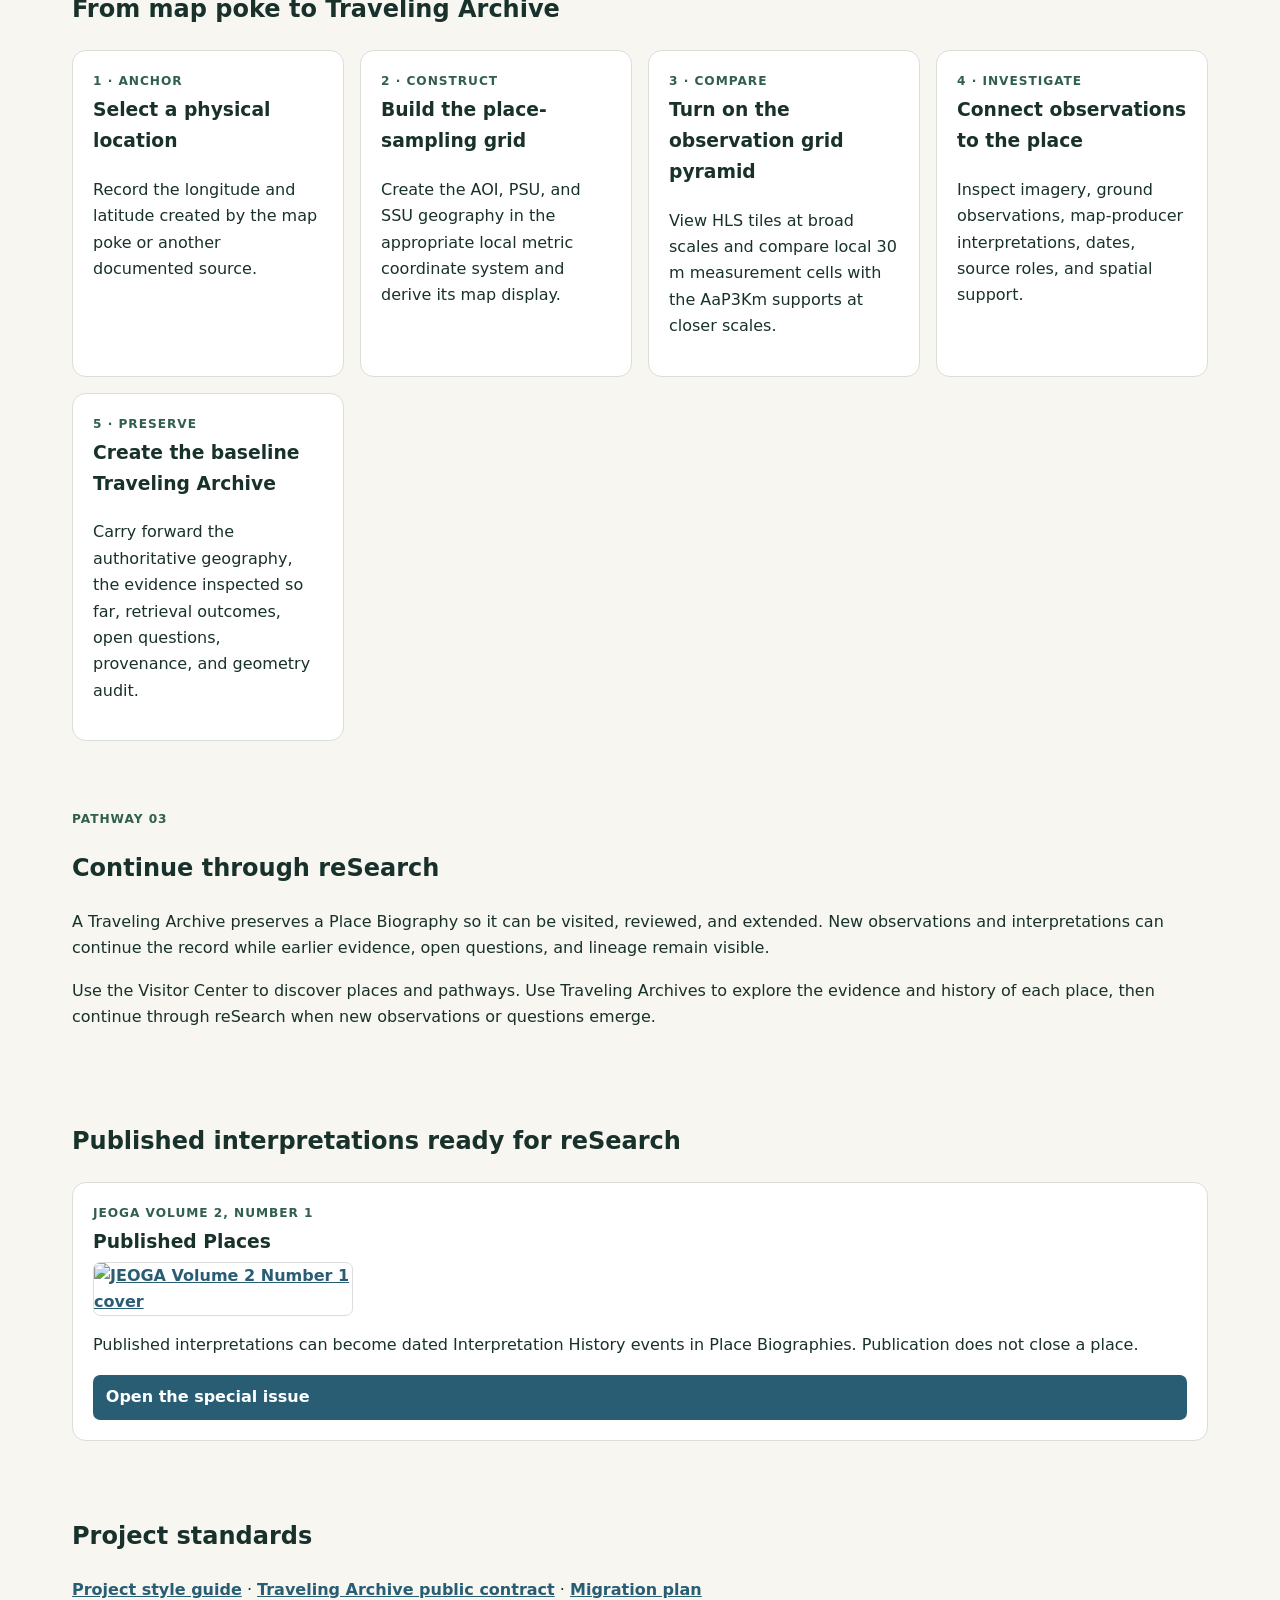
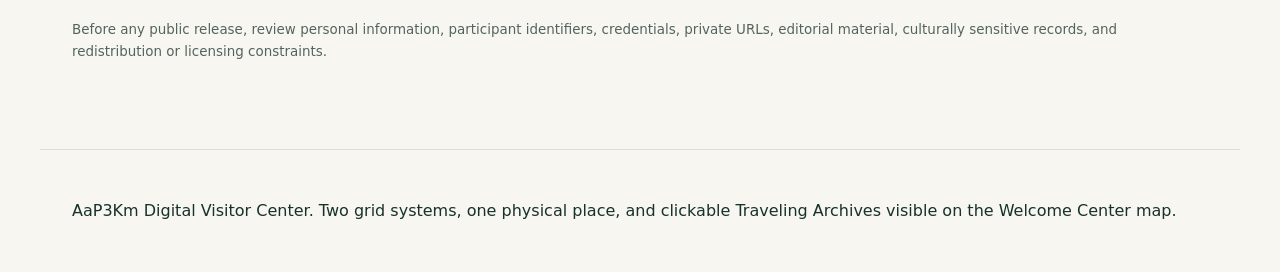
==== commit 1f76fa92: "add MapLibre" ====
--- a/index.html
+++ b/index.html
@@ -7,23 +7,31 @@
 <style>
 :root{--ink:#18312b;--green:#315f4d;--blue:#285d73;--paper:#f7f6f1;--card:#fff;--line:#d9ded8;--gold:#d9a62e;--soft:#eef3ef;--warn:#fff7df}
 *{box-sizing:border-box}html{scroll-behavior:smooth}body{margin:0;font-family:system-ui,-apple-system,"Segoe UI",Roboto,Arial,sans-serif;color:var(--ink);background:var(--paper);line-height:1.65}a{color:var(--blue);font-weight:650}a:hover,a:focus{text-decoration-thickness:3px}nav{position:sticky;top:0;z-index:10;background:var(--ink);padding:.85rem 1rem}.navin{max-width:1200px;margin:auto;display:flex;gap:1rem;align-items:center;flex-wrap:wrap}.brand{color:white;text-decoration:none;margin-right:auto}.navin a:not(.brand){color:white}.hero,main,footer{max-width:1200px;margin:auto;padding:2rem}.hero{padding-top:4rem;padding-bottom:3rem}.eyebrow,.status{font-size:.76rem;font-weight:800;text-transform:uppercase;letter-spacing:.08em;color:var(--green)}h1{font-size:clamp(2.3rem,6vw,4.8rem);line-height:1.02;max-width:900px;margin:.3rem 0 1rem}.lede{font-size:1.18rem;max-width:850px}.pathways{display:grid;grid-template-columns:repeat(3,1fr);gap:1rem;margin-top:2rem}.path{background:var(--ink);color:#fff;border-radius:1rem;padding:1.3rem}.path a{color:#fff}.path .num{color:#cfe6d9;font-weight:900}section{padding:1rem 0 2.5rem;scroll-margin-top:4.5rem}.grid{display:grid;grid-template-columns:repeat(auto-fit,minmax(270px,1fr));gap:1rem}.card{background:var(--card);border:1px solid var(--line);border-radius:.85rem;padding:1.25rem;display:flex;flex-direction:column}.card h3{margin:.25rem 0}.card p{flex:1}.action{display:inline-block;background:var(--green);color:white;padding:.6rem .8rem;border-radius:.45rem;text-decoration:none}.action.secondary{background:var(--blue)}.action.disabled{background:#6b7470;cursor:not-allowed}.notice{background:var(--warn);border:1px solid #e7c96f;padding:1rem;margin-top:1rem;border-radius:.65rem}.principle{background:var(--soft);border-left:5px solid var(--green);padding:1rem 1.2rem}.meta{font-size:.84rem;color:#53645e}.lineage{border-top:1px solid var(--line);padding-top:.8rem;margin-top:.8rem}footer{border-top:1px solid var(--line)}@media(max-width:760px){.pathways{grid-template-columns:1fr}.hero{padding-top:2.5rem}.navin{gap:.65rem}.navin a{font-size:.9rem}}@media print{nav{display:none}.hero,main,footer{padding:1rem}.pathways{grid-template-columns:1fr 1fr}.card{break-inside:avoid}}
-</style>
+.grid-compare{display:grid;grid-template-columns:1fr auto 1fr;gap:1rem;align-items:stretch}.grid-system{background:#fff;border:1px solid var(--line);border-radius:.85rem;padding:1.25rem}.grid-system h3{margin:.2rem 0}.grid-system.aap{border-top:6px solid var(--green)}.grid-system.hls{border-top:6px solid var(--blue)}.grid-bridge{display:flex;align-items:center;justify-content:center;font-size:2rem;color:var(--gold);font-weight:900}.ladder{display:grid;gap:.45rem;margin-top:1rem}.rung{border:1px solid var(--line);border-radius:.45rem;padding:.55rem .7rem;background:var(--soft)}.rung strong{display:block}.student-note{background:#eef7fb;border-left:5px solid var(--blue);padding:1rem 1.2rem;margin:1rem 0}.question{background:#fff8e8;border-left:5px solid var(--gold);padding:1rem 1.2rem}.mini{font-size:.9rem;color:#53645e}@media(max-width:800px){.grid-compare{grid-template-columns:1fr}.grid-bridge{transform:rotate(90deg)}}.welcome-map-wrap{background:#fff;border:1px solid var(--line);border-radius:1rem;overflow:hidden}.welcome-map-toolbar{display:flex;gap:.8rem;align-items:center;flex-wrap:wrap;padding:.8rem 1rem;background:#eef3ef;border-bottom:1px solid var(--line)}.welcome-map-toolbar label{font-weight:750}.welcome-map-toolbar button{border:0;border-radius:.45rem;background:var(--green);color:#fff;padding:.5rem .75rem;font-weight:800;cursor:pointer}.welcome-map{height:min(64vh,620px);min-height:430px}.welcome-map-note{padding:.8rem 1rem;color:#53645e;font-size:.9rem}.archive-key{display:inline-flex;align-items:center;gap:.4rem}.archive-symbol{width:18px;height:18px;border-radius:50%;background:#f2b84b;border:3px solid #18312b}.maplibregl-popup-content{font:14px/1.45 system-ui;max-width:310px}.archive-popup h3{margin:.1rem 0 .35rem;color:#18312b}.archive-popup .code{font-family:ui-monospace,monospace;font-size:.78rem;color:#315f4d}.archive-popup a{display:inline-block;margin-top:.6rem;background:#315f4d;color:#fff;padding:.45rem .65rem;border-radius:.4rem;text-decoration:none}.archive-popup .alt{background:#285d73;margin-left:.3rem}@media(max-width:700px){.welcome-map{min-height:390px}}</style>
+<link rel="stylesheet" href="https://unpkg.com/maplibre-gl@6.11.2/dist/maplibre-gl.css">
 </head>
 <body>
-<nav><div class="navin"><a class="brand" href="#top">AaP3Km Digital Visitor Center</a><a href="#visit">Visit Places</a><a href="#learn">Learn</a><a href="#research">reSearch</a><a href="#standards">Standards</a></div></nav>
-<header class="hero" id="top"><p class="eyebrow">Welcome to Adopt-a-Pixel 3 km</p><h1>Every pixel is a real place. Every place has a biography.</h1><p class="lede">Explore real places through maps, observations, photographs, satellite measurements, and evidence gathered through time. Visit a Place Biography, begin a map-based investigation, or continue through reSearch.</p><div class="pathways"><div class="path"><span class="num">01</span><h2>Visit</h2><p>Open a published Place Biography and inspect its Traveling Archive.</p><a href="#visit">Browse places →</a></div><div class="path"><span class="num">02</span><h2>Learn</h2><p>Start a map-based place investigation and connect observations across scale and time.</p><a href="#learn">Begin a place investigation →</a></div><div class="path"><span class="num">03</span><h2>reSearch</h2><p>Check out evidence, review unresolved work, and create a non-overwriting descendant.</p><a href="#research">Understand the workflow →</a></div></div></header>
+<nav><div class="navin"><a class="brand" href="#top">AaP3Km Digital Visitor Center</a><a href="#archive-map">Map of Places</a><a href="#visit">Place Cards</a><a href="#grids">Two Grid Systems</a><a href="#learn">Begin STEP00</a><a href="#research">reSearch</a><a href="#standards">Standards</a></div></nav>
+<header class="hero" id="top"><p class="eyebrow">Welcome to Adopt-a-Pixel 3 km</p><h1>Every pixel is a real place. Every place has a biography.</h1><p class="lede">Explore how a point selected on a map becomes a persistent physical place for observation. Compare the AaP3Km sampling grid with the HLS measurement grid, visit existing Place Biographies, or begin a new investigation.</p><div class="pathways"><div class="path"><span class="num">01</span><h2>Visit</h2><p>Open a published Place Biography and inspect its Traveling Archive.</p><a href="#visit">Browse places →</a></div><div class="path"><span class="num">02</span><h2>Learn</h2><p>Begin with a map poke, build the AaP3Km sampling geography, and compare it with Earth-observation grids.</p><a href="#grids">Explore the two grid systems →</a></div><div class="path"><span class="num">03</span><h2>reSearch</h2><p>Check out evidence, review unresolved work, and create a non-overwriting descendant.</p><a href="#research">Understand the workflow →</a></div></div></header>
 <main>
-<section class="principle"><strong>Start wherever your curiosity leads.</strong> Visit a place, compare ways it has been observed, begin a new investigation, or return as new evidence becomes available. Traveling Archives keep each place story connected to its sources and history.</section>
-<section id="visit"><p class="eyebrow">Pathway 01</p><h2>Visit published Place Biographies</h2><p>Place-specific artifacts use durable MGRS Place Codes and full versioned filenames. Human-readable names support discovery but do not replace the place namespace.</p><div class="grid">
+<section class="principle"><strong>Every investigation begins at a physical location on Earth.</strong> A map poke records the digital coordinate used to anchor an AaP3Km place. From that anchor, the sampling geography is constructed in a local metric coordinate system and carried forward as a persistent Place Biography. Coordinates and grids describe the place; they do not create the place itself.</section>
+<section id="archive-map"><p class="eyebrow">See where the Place Biographies are</p><h2>Explore Traveling Archives on the map</h2><p>Each symbol marks the physical anchor of a published or advancing Traveling Archive. Turn the layer on or off, click a symbol to learn about the place, and open its archive directly from the map.</p><div class="welcome-map-wrap"><div class="welcome-map-toolbar"><label><input id="toggle-archive-layer" type="checkbox" checked> Traveling Archives</label><span class="archive-key"><span class="archive-symbol" aria-hidden="true"></span> Place Biography anchor</span><button id="fit-archive-layer" type="button">Show all places</button></div><div id="welcome-map" class="welcome-map" role="region" aria-label="Interactive map of Traveling Archive locations"></div><div id="welcome-map-status" class="welcome-map-note">Loading the orientation map and Traveling Archive layer…</div></div><p class="mini">The point symbol marks the archive’s present digital reference to the physical place. Open the archive to inspect the full 3 km AOI, PSUs, SSUs, observations, and evidence history.</p></section><section id="visit"><p class="eyebrow">Pathway 01</p><h2>Visit published Place Biographies</h2><p>Place-specific artifacts use durable MGRS Place Codes and full versioned filenames. Human-readable names support discovery but do not replace the place namespace.</p><div class="grid">
 <article class="card"><span class="status">Oregon</span><h3>Corvallis · 10TDQ772346</h3><p>Observer-centered archive with 37 PSUs, 3,700 SSUs, GLOBE observations, and directional photographs.</p><a class="action" href="Earth/10TDQ772346/AaP3Km_10TDQ772346_TravelingArchive_OSUCorvallis_v004_UnfilledFocus_OptionalLabels_20260912.html">Open Corvallis</a></article>
 <article class="card"><span class="status">Maine · current reviewed descendant</span><h3>Acadia Welcome Center · 19TEK6001717522</h3><p>Reader-first archive with the map-display repair. The v1.4.0 parent remains preserved for lineage.</p><a class="action" href="Earth/19TEK6001717522/AaP3Km_19TEK6001717522_WelcomeCenter_TravelingArchive_v1.4.1_MapDisplayFix_20260925.html">Open Welcome Center v1.4.1</a></article>
 <article class="card"><span class="status">Maine</span><h3>Bass Harbor · 19TEJ5375298161</h3><p>Deep temporal and multi-observer archive with explicit open evidence lanes.</p><a class="action" href="Earth/19TEJ5375298161/AaP3Km_19TEJ5375298161_BassHarbor_TravelingArchive_v1.4.0_ReaderFirstCumulative_20260901.html">Open Bass Harbor</a></article>
 <article class="card"><span class="status">Brazil · audited baseline</span><h3>Óbidos · 21MXT6386590592</h3><p>Audited unresolved baseline with GLOBE and WorldCover evidence.</p><a class="action" href="Earth/21MXT6386590592/AaP3Km_21MXT6386590592_Obidos_Brazil_TravelingArchive_v1.16.0_UserFacingAuditClean_20260903.html">Open audited baseline</a></article>
 <article class="card"><span class="status">Brazil · process handoff descendant</span><h3>Óbidos · 21MXT6386590592</h3><p>Map-first descendant with advanced Process STEP handoff.</p><a class="action" href="Earth/21MXT6386590592/AaP3Km_21MXT6386590592_Obidos_Brazil_TravelingArchive_v1.32.0_AdvancedSTEPHandoff_20260904.html">Open STEP handoff</a></article>
 </div></section>
-<section id="learn"><p class="eyebrow">Pathway 02</p><h2>Begin a place investigation</h2><p>Start with a real place, compare several ways it has been observed, establish its study geography, and preserve a baseline record that can continue through the AaP3Km STEPs.</p><div class="grid"><article class="card"><span class="status">STEP00 · Map-first entry</span><h3>Explore a Place and Begin Its Observation Record</h3><p>Choose or revisit a place on the map. Compare reference imagery, observer evidence, map-producer interpretations, and sampling geography without treating them as interchangeable.</p><a class="action" href="steps/STEP00/AaP3Km_STEP00_ExplorePlace_MapFirst.html">Begin STEP00</a></article><article class="card"><span class="status">What you will carry forward</span><h3>A validated baseline Traveling Archive</h3><p>Preserve the place identity, AOI/PSU/SSU geography, source roles, observations, retrieval outcomes, open questions, and geometry audit for the next STEP.</p><a class="action secondary" href="#workflow">See the STEP00 pathway</a></article></div></section>
-<section id="workflow"><h2>STEP00 pathway</h2><div class="grid"><article class="card"><span class="status">1 · Explore</span><h3>Begin with a real place</h3><p>Search, navigate, or choose a location and view its surrounding geographic context.</p></article><article class="card"><span class="status">2 · Compare</span><h3>Look through more than one perspective</h3><p>Compare observations, reference imagery, and map-producer interpretations. Check source, date or period, role, and spatial support where available.</p></article><article class="card"><span class="status">3 · Establish</span><h3>Confirm the geographic anchor</h3><p>Document the location that anchors the investigation and how it was selected.</p></article><article class="card"><span class="status">4 · Validate</span><h3>Reveal the nested geography</h3><p>Inspect the AOI, PSU, and SSU supports, then run the geometry audit and review unresolved status.</p></article><article class="card"><span class="status">5 · Preserve</span><h3>Create the baseline archive</h3><p>Carry forward the geography, evidence roles, retrieval history, and initial place question without hiding missing or unresolved evidence.</p></article></div></section>
-<section id="research"><p class="eyebrow">Pathway 03</p><h2>Continue through reSearch</h2><p>A Traveling Archive can be checked out for review and extension. Incomplete labels, zero-result searches, failed retrievals, and unresolved evidence continue downstream as explicit open work. Accepted changes become non-overwriting descendants with parent lineage rather than silent replacements.</p><p><strong>Public Visitor Center:</strong> discovery and readable artifacts. <strong>Traveling Archive:</strong> portable evidence, provenance, relationships, and open work. <strong>Canonical AaP3Km repository:</strong> architecture and accepted-record control.</p></section>
+<section id="grids"><p class="eyebrow">Two grid systems, one physical place</p><h2>Why compare the AaP3Km and HLS grids?</h2><p>Both systems help people return to Earth observations through space and time, but they begin from different design needs. The map can show them together as controllable layers so you can see where they overlap, where their boundaries differ, and which measurements relate to the place you are studying.</p><div class="grid-compare"><article class="grid-system aap"><span class="status">Place-sampling framework</span><h3>Adopt-a-Pixel 3 km</h3><p>A person selects a physical location with a map poke or another documented anchor. That location becomes the center of a 3 km × 3 km Area of Interest and PSU-00. The surrounding sampling grid is then constructed from that anchor.</p><div class="ladder"><div class="rung"><strong>Physical place</strong>Exists on Earth before any coordinate or grid is assigned.</div><div class="rung"><strong>Map poke and documented anchor</strong>Records the digital reference used to begin the investigation.</div><div class="rung"><strong>3 km × 3 km AOI</strong>Provides the larger place context.</div><div class="rung"><strong>37 PSUs</strong>PSU-00 at the anchor plus PSU-01 through PSU-36 in the surrounding design.</div><div class="rung"><strong>3,700 SSUs</strong>Interpretation locations with explicit 5 m × 5 m footprints.</div></div></article><div class="grid-bridge" aria-hidden="true">↔</div><article class="grid-system hls"><span class="status">Measurement-product framework</span><h3>Harmonized Landsat and Sentinel-2</h3><p>HLS places Landsat and Sentinel-2 measurements into the same modified MGRS/UTM tiling system and a common 30 m measurement grid so observations can be stacked and compared through time.</p><div class="ladder"><div class="rung"><strong>Global MGRS/UTM framework</strong>Organizes product geography around the world.</div><div class="rung"><strong>HLS product tile</strong>Approximately 110 km across and identified by an MGRS-aligned tile code.</div><div class="rung"><strong>30 m measurement cells</strong>Common cells used by the harmonized L30 and S30 products.</div><div class="rung"><strong>Repeated acquisitions</strong>Measurements from different dates can be stacked at the same grid location.</div></div></article></div><div class="student-note"><strong>They are related, but neither grid is a subdivision of the other.</strong> HLS organizes delivered satellite measurements. AaP3Km organizes a persistent place, its sampling supports, observations, interpretations, and future revisits. On the map, the two systems meet through spatial intersection and support comparison.</div><div class="question"><strong>Question to carry into the map:</strong> Which HLS tiles and 30 m cells intersect the AaP3Km AOI, PSUs, and SSU footprints, and what does each system help you understand about the same physical place?</div><p class="mini">In the interactive exploration, the grid pyramid can be turned on or off. At broad scales it shows HLS tiles; closer in it reveals the AaP3Km AOI and PSUs; at detailed scales it can compare local HLS cells with SSU interpretation footprints.</p></section><section id="learn"><p class="eyebrow">Begin an investigation</p><h2>STEP00: Explore a Place and Begin Its Observation Record</h2><p>Choose or revisit a real place, compare observation and representation layers, establish the sampling geography, and preserve a baseline Traveling Archive for later STEPs.</p><div class="grid"><article class="card"><span class="status">Map-first entry</span><h3>Explore and establish a place</h3><p>Use the map to select a physical location, reveal the AaP3Km hierarchy, and compare it with the HLS product tile and measurement grid through a user-controlled grid pyramid.</p><a class="action" href="steps/STEP00/AaP3Km_STEP00_ExplorePlace_MapFirst.html">Begin STEP00</a></article><article class="card"><span class="status">Learn from existing places</span><h3>Visit Traveling Archives</h3><p>Before or after beginning your own investigation, open the published Place Biographies below to see how geography, observations, interpretations, uncertainty, and evidence histories accumulate.</p><a class="action secondary" href="#visit">Explore Traveling Archives</a></article></div></section><section id="workflow"><h2>From map poke to Traveling Archive</h2><div class="grid"><article class="card"><span class="status">1 · Anchor</span><h3>Select a physical location</h3><p>Record the longitude and latitude created by the map poke or another documented source.</p></article><article class="card"><span class="status">2 · Construct</span><h3>Build the place-sampling grid</h3><p>Create the AOI, PSU, and SSU geography in the appropriate local metric coordinate system and derive its map display.</p></article><article class="card"><span class="status">3 · Compare</span><h3>Turn on the observation grid pyramid</h3><p>View HLS tiles at broad scales and compare local 30 m measurement cells with the AaP3Km supports at closer scales.</p></article><article class="card"><span class="status">4 · Investigate</span><h3>Connect observations to the place</h3><p>Inspect imagery, ground observations, map-producer interpretations, dates, source roles, and spatial support.</p></article><article class="card"><span class="status">5 · Preserve</span><h3>Create the baseline Traveling Archive</h3><p>Carry forward the authoritative geography, the evidence inspected so far, retrieval outcomes, open questions, provenance, and geometry audit.</p></article></div></section><section id="research"><p class="eyebrow">Pathway 03</p><h2>Continue through reSearch</h2><p>A Traveling Archive preserves a Place Biography so it can be visited, reviewed, and extended. New observations and interpretations can continue the record while earlier evidence, open questions, and lineage remain visible.</p><p>Use the Visitor Center to discover places and pathways. Use Traveling Archives to explore the evidence and history of each place, then continue through reSearch when new observations or questions emerge.</p></section>
 <section id="published"><h2>Published interpretations ready for reSearch</h2><div class="grid"><article class="card"><span class="status">JEOGA Volume 2, Number 1</span><h3>Published Places</h3><a href="https://journals.westga.edu/index.php/jeoga/issue/view/2"><img src="https://journals.westga.edu/public/journals/1/cover_issue_2_en.jpg" alt="JEOGA Volume 2 Number 1 cover" style="max-width:260px;width:100%;height:auto;border:1px solid var(--line);border-radius:.45rem"></a><p>Published interpretations can become dated Interpretation History events in Place Biographies. Publication does not close a place.</p><a class="action secondary" href="https://journals.westga.edu/index.php/jeoga/issue/view/2">Open the special issue</a></article></div></section>
 <section id="standards"><h2>Project standards</h2><p><a href="docs/AaP3Km_PROJECT_STYLE_GUIDE_v003.md">Project style guide</a> · <a href="docs/AaP3Km_TRAVELING_ARCHIVE_PUBLIC_CONTRACT_v002.md">Traveling Archive public contract</a> · <a href="docs/AaP3Km_TRAVELING_ARCHIVE_MIGRATION_PLAN_v002.md">Migration plan</a></p><p class="meta">Before any public release, review personal information, participant identifiers, credentials, private URLs, editorial material, culturally sensitive records, and redistribution or licensing constraints.</p></section>
-</main><footer><p>AaP3Km Digital Visitor Center. Every pixel is a real place, and every place has a biography.</p></footer></body></html>+</main><footer><p>AaP3Km Digital Visitor Center. Two grid systems, one physical place, and clickable Traveling Archives visible on the Welcome Center map.</p></footer><script type="module">
+import * as maplibregl from 'https://unpkg.com/maplibre-gl@6.11.2/dist/maplibre-gl.mjs';
+const archives={"type": "FeatureCollection", "features": [{"type": "Feature", "geometry": {"type": "Point", "coordinates": [-123.28648923694504, 44.56482738600975]}, "properties": {"name": "Corvallis and Oregon State University", "place_code": "10TDQ772346", "region": "Oregon", "summary": "Observer-centered archive with nested sampling geography, GLOBE observations, and directional photographs.", "archive_url": "Earth/10TDQ772346/AaP3Km_10TDQ772346_TravelingArchive_OSUCorvallis_v004_UnfilledFocus_OptionalLabels_20260912.html", "alternate_url": ""}}, {"type": "Feature", "geometry": {"type": "Point", "coordinates": [-68.2462198794742, 44.4085050677506]}, "properties": {"name": "Acadia Welcome Center", "place_code": "19TEK6001717522", "region": "Maine", "summary": "Reader-first Place Biography for the Acadia Welcome Center.", "archive_url": "Earth/19TEK6001717522/AaP3Km_19TEK6001717522_WelcomeCenter_TravelingArchive_v1.4.1_MapDisplayFix_20260925.html", "alternate_url": ""}}, {"type": "Feature", "geometry": {"type": "Point", "coordinates": [-68.32689426107575, 44.23470220265898]}, "properties": {"name": "Bass Harbor", "place_code": "19TEJ5375298161", "region": "Maine", "summary": "Deep temporal, coastal, and multi-observer Place Biography with open evidence lanes.", "archive_url": "Earth/19TEJ5375298161/AaP3Km_19TEJ5375298161_BassHarbor_TravelingArchive_v1.4.0_ReaderFirstCumulative_20260901.html", "alternate_url": ""}}, {"type": "Feature", "geometry": {"type": "Point", "coordinates": [-55.52674571190127, -1.893938375823973]}, "properties": {"name": "Óbidos, Brazil", "place_code": "21MXT6386590592", "region": "Brazil", "summary": "Place Biography with GLOBE, WorldCover, directional correspondence, and explicit unresolved evidence.", "archive_url": "Earth/21MXT6386590592/AaP3Km_21MXT6386590592_Obidos_Brazil_TravelingArchive_v1.32.0_AdvancedSTEPHandoff_20260904.html", "alternate_url": "Earth/21MXT6386590592/AaP3Km_21MXT6386590592_Obidos_Brazil_TravelingArchive_v1.16.0_UserFacingAuditClean_20260903.html"}}]};
+const map=new maplibregl.Map({container:'welcome-map',style:{version:8,sources:{osm:{type:'raster',tiles:['https://tile.openstreetmap.org/{z}/{x}/{y}.png'],tileSize:256,attribution:'© OpenStreetMap contributors'}},layers:[{id:'osm',type:'raster',source:'osm'}]},center:[-76,24],zoom:2.2});
+map.addControl(new maplibregl.NavigationControl({showCompass:true,showZoom:true}),'top-right');
+function esc(v){return String(v||'').replace(/[&<>"']/g,c=>({'&':'&amp;','<':'&lt;','>':'&gt;','"':'&quot;',"'":'&#39;'}[c]));}
+function fit(){const b=new maplibregl.LngLatBounds();archives.features.forEach(f=>b.extend(f.geometry.coordinates));map.fitBounds(b,{padding:60,maxZoom:4,duration:700});}
+map.on('load',()=>{map.addSource('traveling-archives',{type:'geojson',data:archives});map.addLayer({id:'traveling-archive-halo',type:'circle',source:'traveling-archives',paint:{'circle-radius':11,'circle-color':'#ffffff','circle-opacity':.92}});map.addLayer({id:'traveling-archive-symbols',type:'circle',source:'traveling-archives',paint:{'circle-radius':7,'circle-color':'#f2b84b','circle-stroke-color':'#18312b','circle-stroke-width':3}});map.addLayer({id:'traveling-archive-labels',type:'symbol',source:'traveling-archives',minzoom:3,layout:{'text-field':['get','name'],'text-size':12,'text-offset':[0,1.35],'text-anchor':'top','text-allow-overlap':false},paint:{'text-color':'#18312b','text-halo-color':'#ffffff','text-halo-width':1.5}});['traveling-archive-symbols','traveling-archive-halo'].forEach(id=>{map.on('mouseenter',id,()=>map.getCanvas().style.cursor='pointer');map.on('mouseleave',id,()=>map.getCanvas().style.cursor='');map.on('click',id,e=>{const p=e.features[0].properties;const alt=p.alternate_url?`<a class="alt" href="${esc(p.alternate_url)}">Open baseline</a>`:'';new maplibregl.Popup({offset:14}).setLngLat(e.features[0].geometry.coordinates).setHTML(`<div class="archive-popup"><h3>${esc(p.name)}</h3><div class="code">${esc(p.place_code)} · ${esc(p.region)}</div><p>${esc(p.summary)}</p><a href="${esc(p.archive_url)}">Open Traveling Archive</a>${alt}</div>`).addTo(map);});});document.getElementById('welcome-map-status').textContent='Traveling Archive layer ready. Click a place symbol to open its Place Biography.';fit();});
+document.getElementById('toggle-archive-layer').addEventListener('change',e=>{const v=e.target.checked?'visible':'none';['traveling-archive-halo','traveling-archive-symbols','traveling-archive-labels'].forEach(id=>map.setLayoutProperty(id,'visibility',v));});document.getElementById('fit-archive-layer').addEventListener('click',fit);
+</script></body></html>
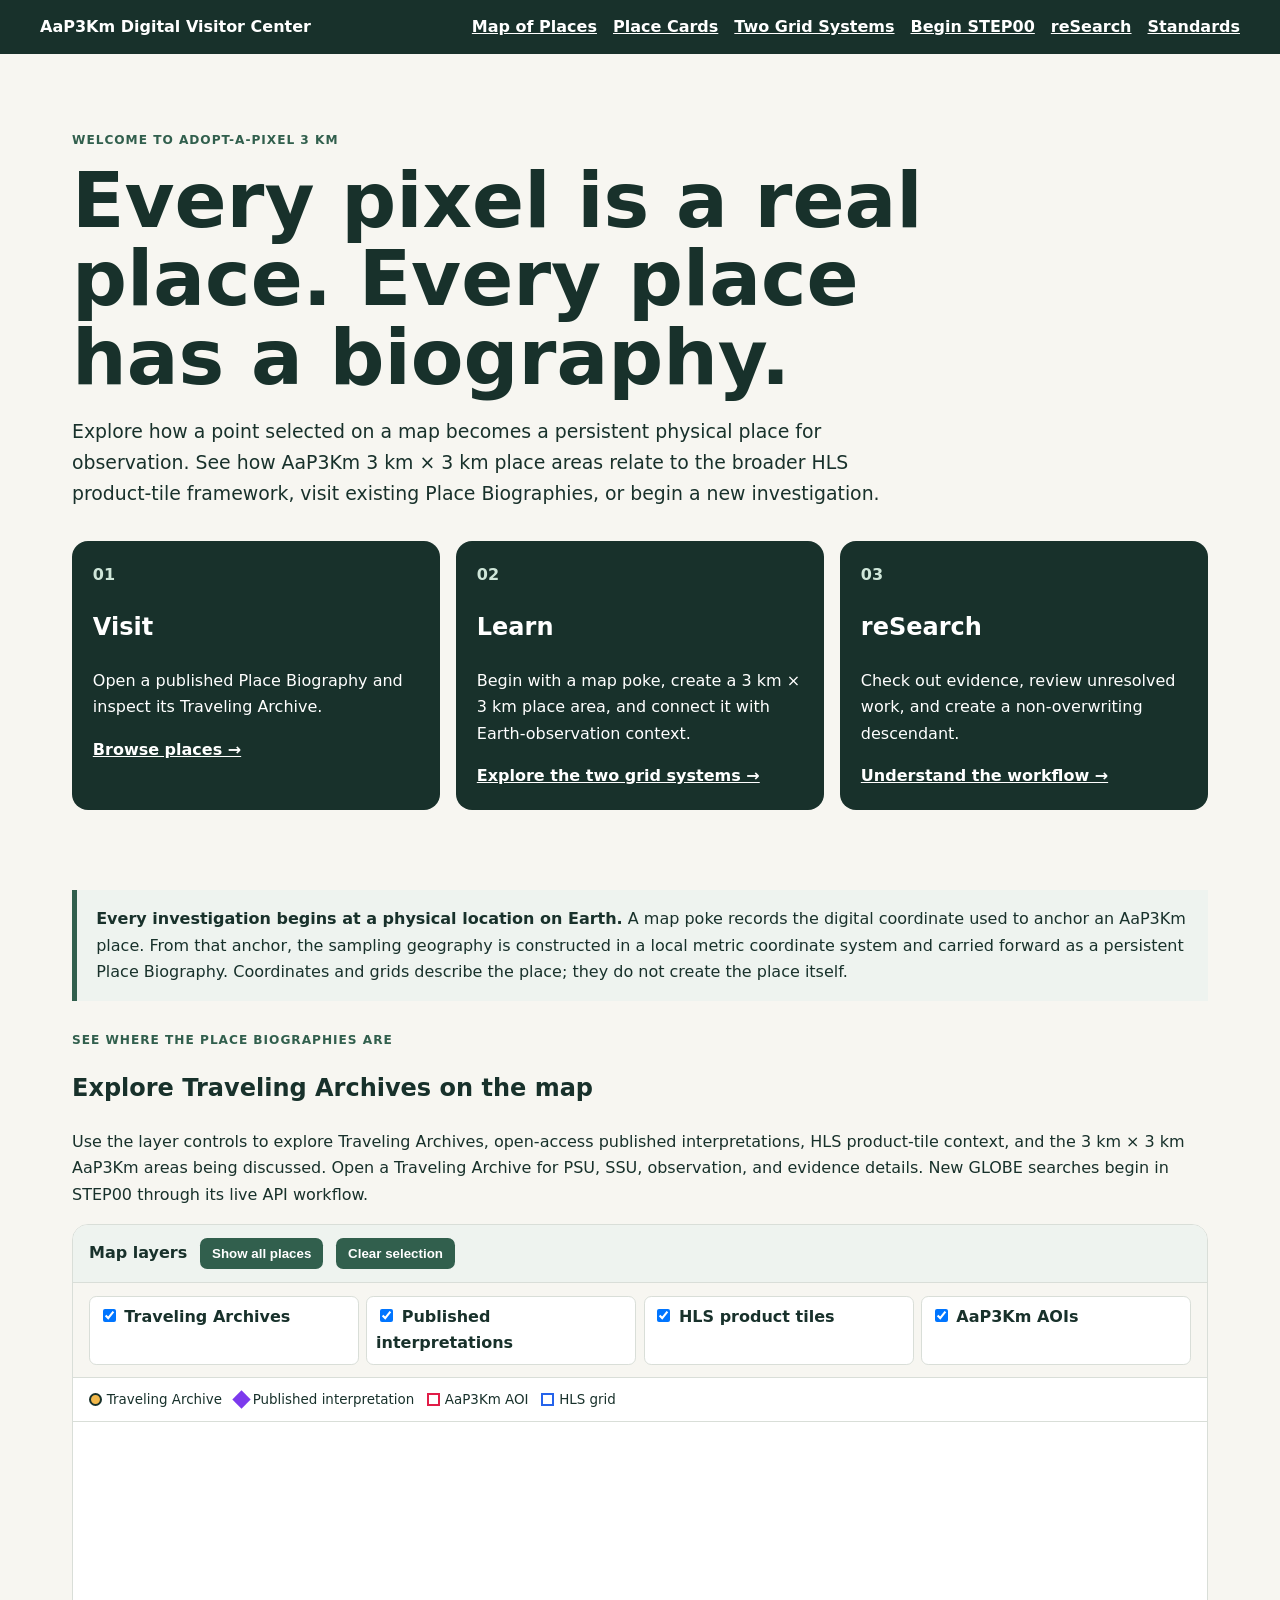
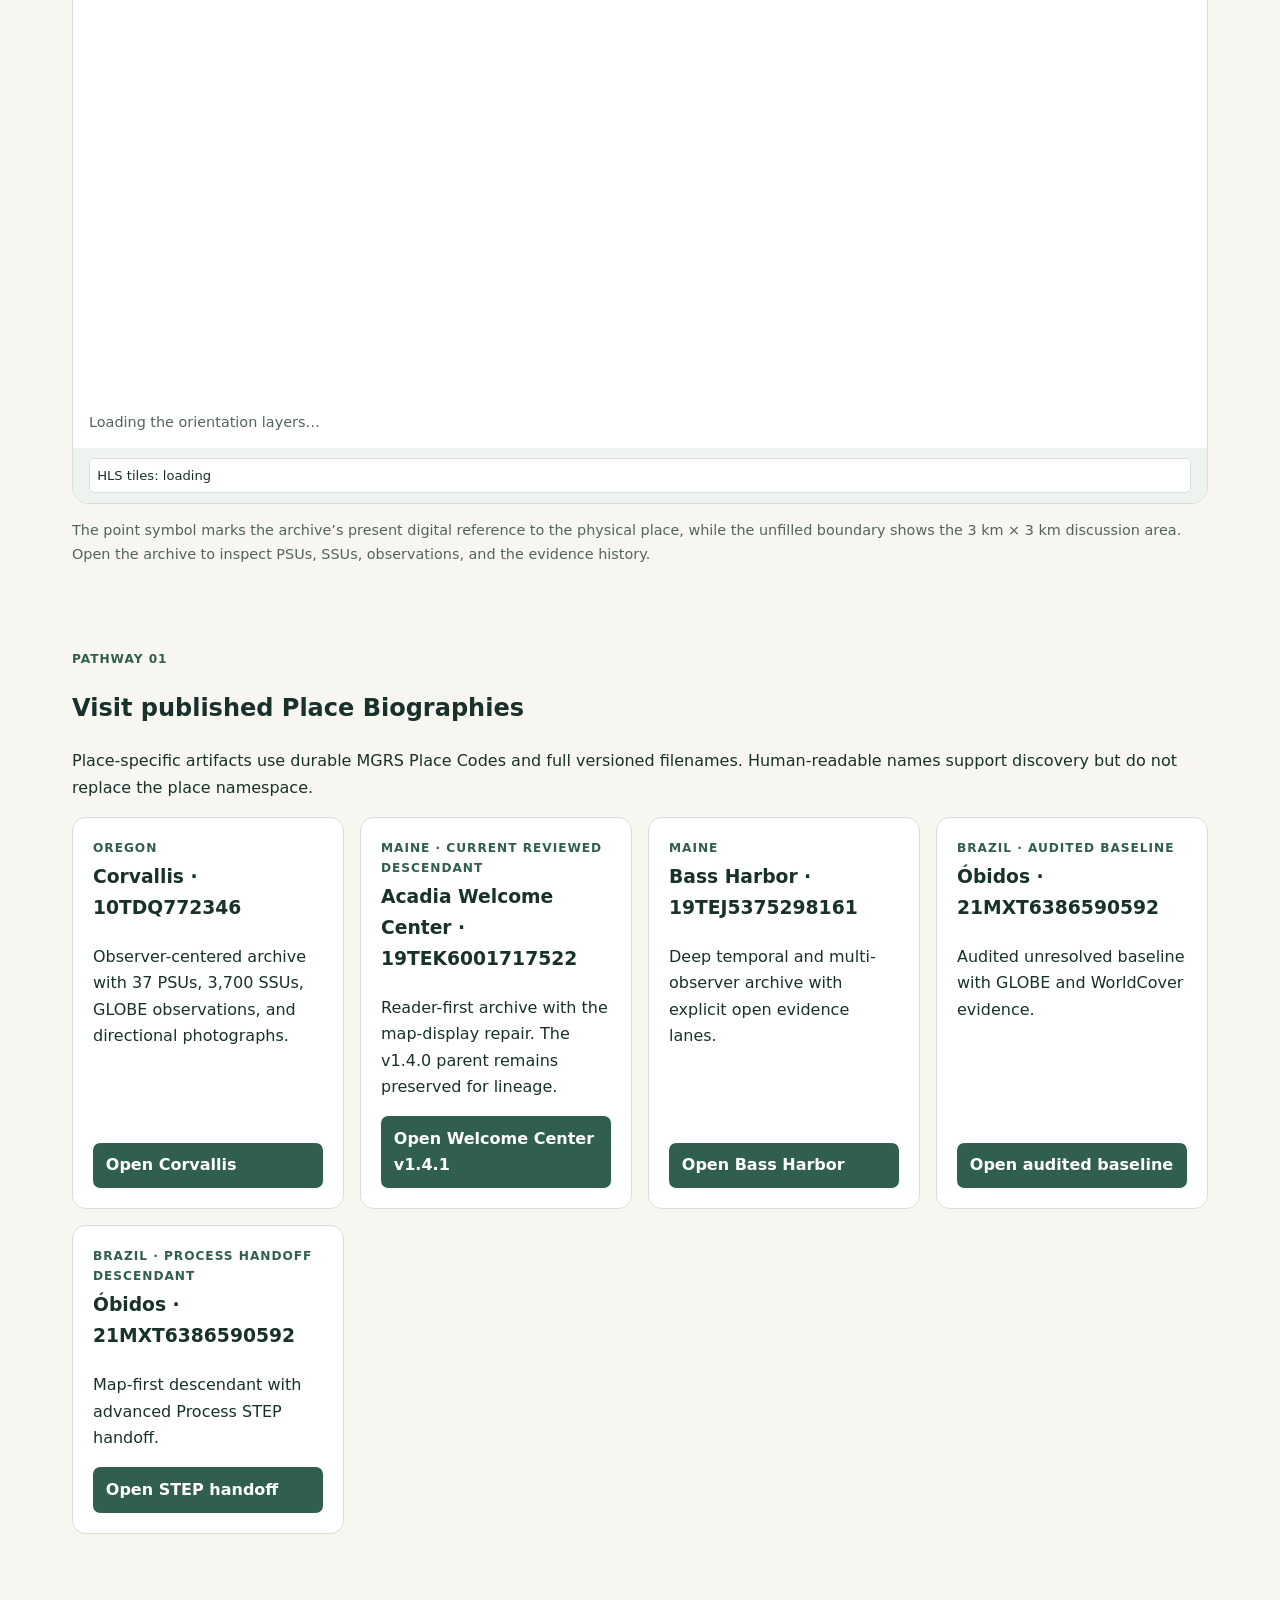
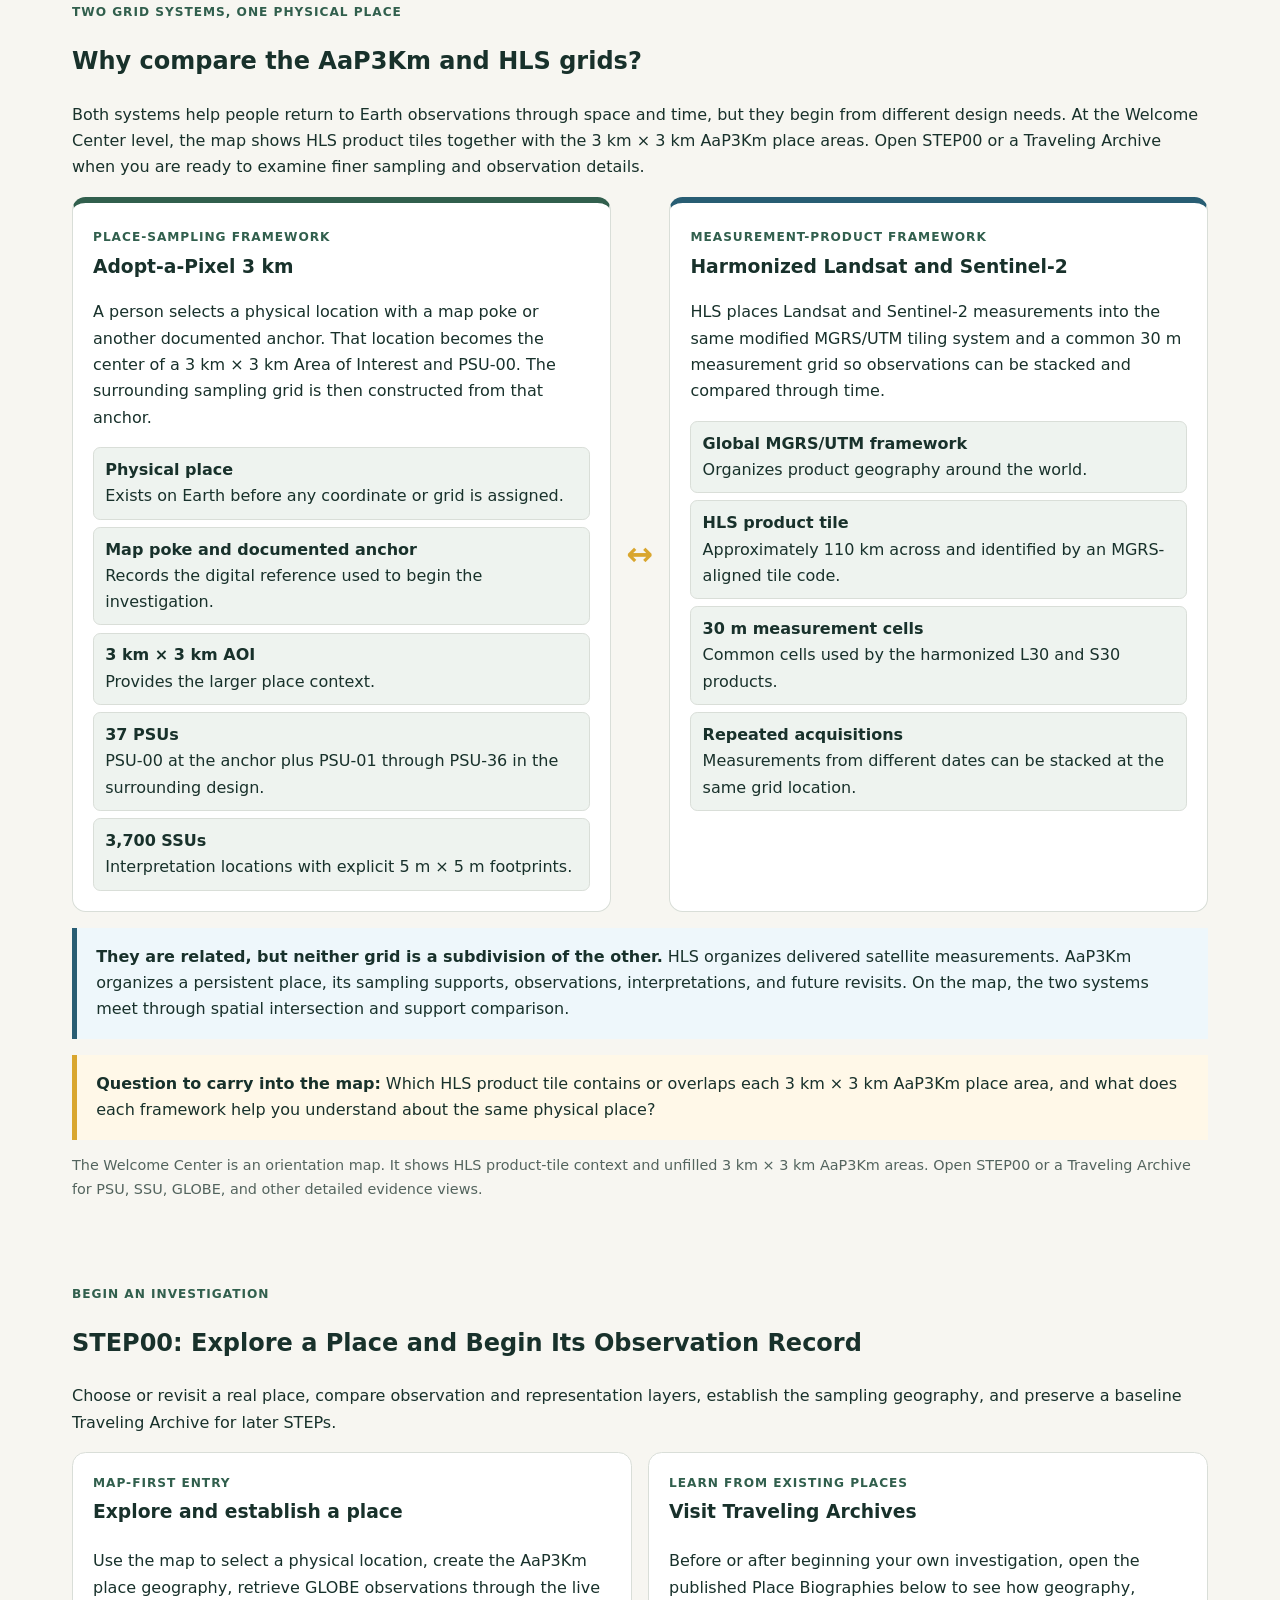
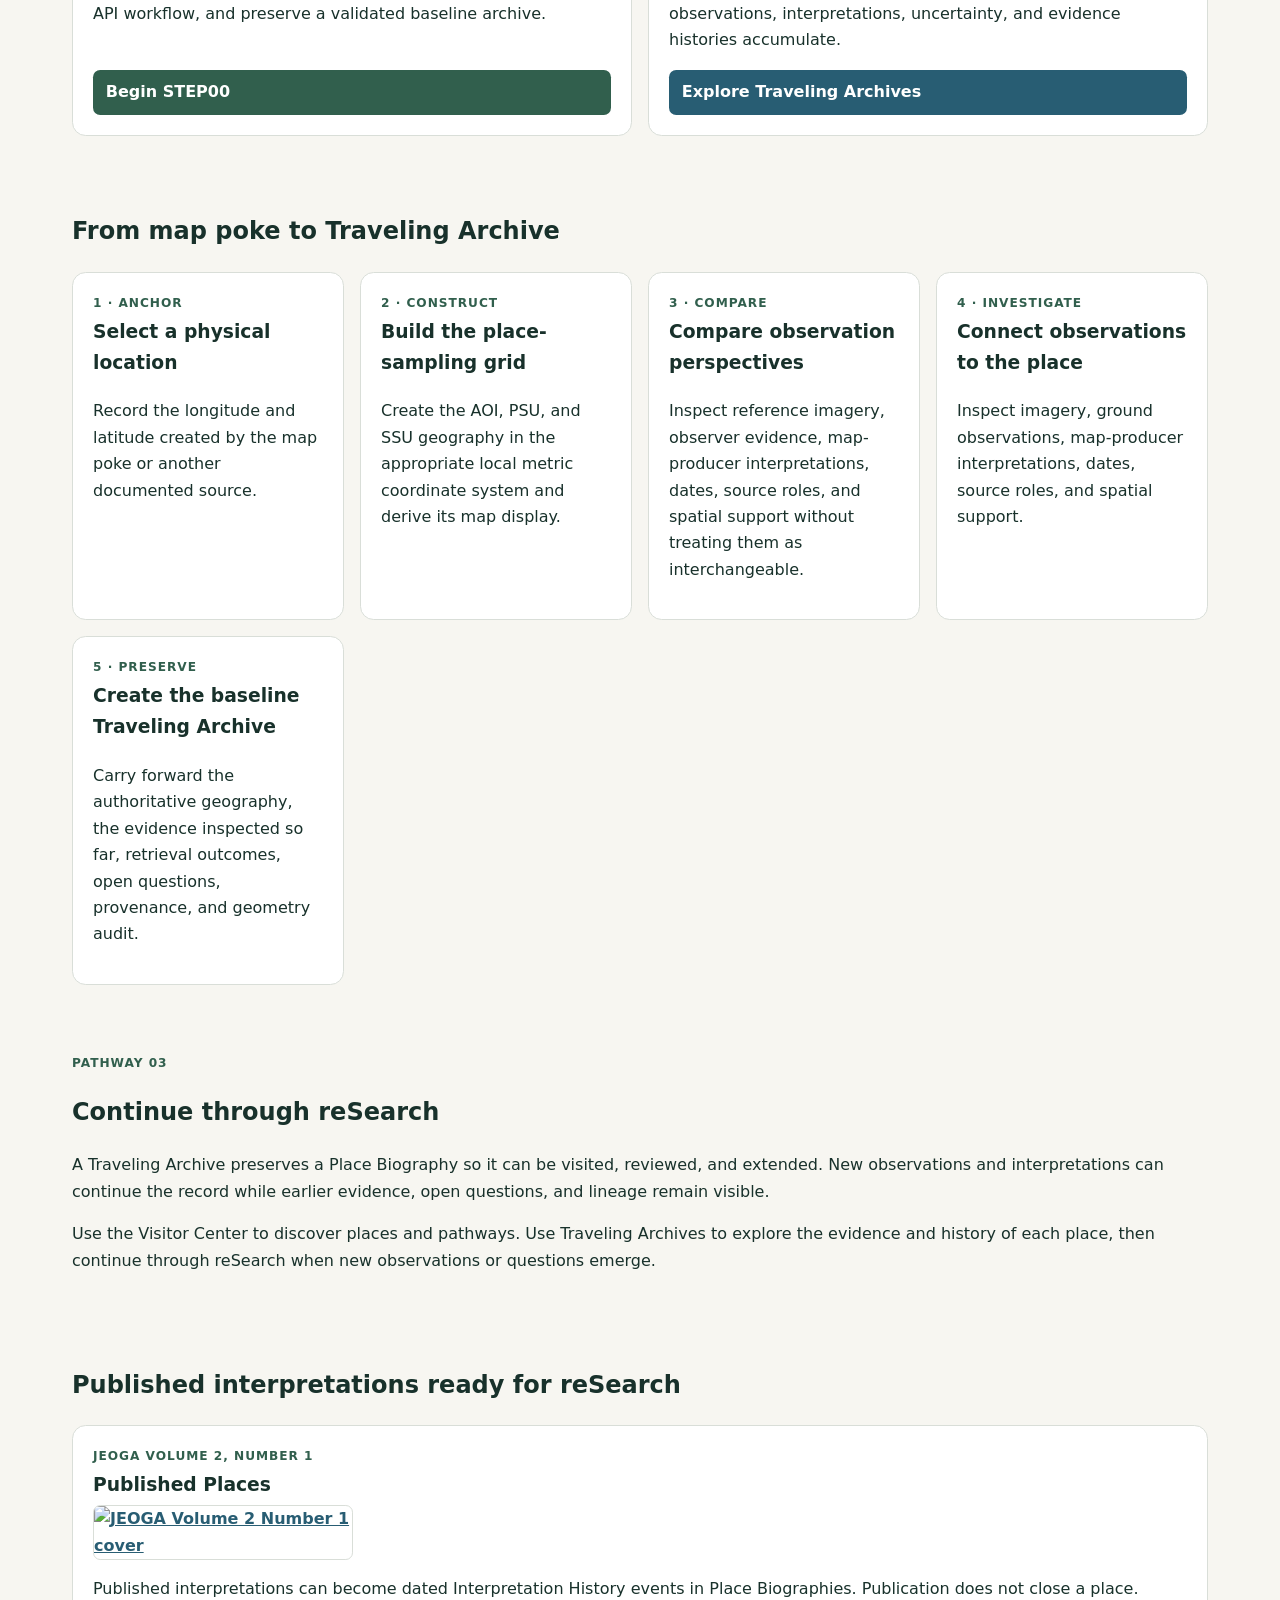
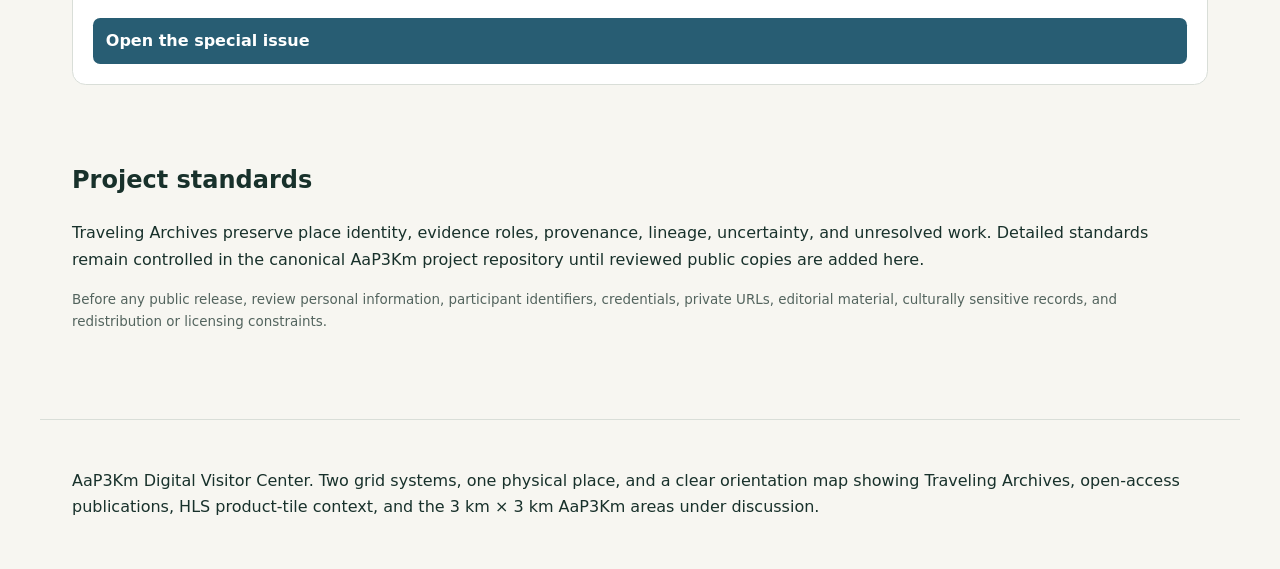
==== commit 5f58f595: "update Welcome Center" ====
--- a/index.html
+++ b/index.html
@@ -7,31 +7,46 @@
 <style>
 :root{--ink:#18312b;--green:#315f4d;--blue:#285d73;--paper:#f7f6f1;--card:#fff;--line:#d9ded8;--gold:#d9a62e;--soft:#eef3ef;--warn:#fff7df}
 *{box-sizing:border-box}html{scroll-behavior:smooth}body{margin:0;font-family:system-ui,-apple-system,"Segoe UI",Roboto,Arial,sans-serif;color:var(--ink);background:var(--paper);line-height:1.65}a{color:var(--blue);font-weight:650}a:hover,a:focus{text-decoration-thickness:3px}nav{position:sticky;top:0;z-index:10;background:var(--ink);padding:.85rem 1rem}.navin{max-width:1200px;margin:auto;display:flex;gap:1rem;align-items:center;flex-wrap:wrap}.brand{color:white;text-decoration:none;margin-right:auto}.navin a:not(.brand){color:white}.hero,main,footer{max-width:1200px;margin:auto;padding:2rem}.hero{padding-top:4rem;padding-bottom:3rem}.eyebrow,.status{font-size:.76rem;font-weight:800;text-transform:uppercase;letter-spacing:.08em;color:var(--green)}h1{font-size:clamp(2.3rem,6vw,4.8rem);line-height:1.02;max-width:900px;margin:.3rem 0 1rem}.lede{font-size:1.18rem;max-width:850px}.pathways{display:grid;grid-template-columns:repeat(3,1fr);gap:1rem;margin-top:2rem}.path{background:var(--ink);color:#fff;border-radius:1rem;padding:1.3rem}.path a{color:#fff}.path .num{color:#cfe6d9;font-weight:900}section{padding:1rem 0 2.5rem;scroll-margin-top:4.5rem}.grid{display:grid;grid-template-columns:repeat(auto-fit,minmax(270px,1fr));gap:1rem}.card{background:var(--card);border:1px solid var(--line);border-radius:.85rem;padding:1.25rem;display:flex;flex-direction:column}.card h3{margin:.25rem 0}.card p{flex:1}.action{display:inline-block;background:var(--green);color:white;padding:.6rem .8rem;border-radius:.45rem;text-decoration:none}.action.secondary{background:var(--blue)}.action.disabled{background:#6b7470;cursor:not-allowed}.notice{background:var(--warn);border:1px solid #e7c96f;padding:1rem;margin-top:1rem;border-radius:.65rem}.principle{background:var(--soft);border-left:5px solid var(--green);padding:1rem 1.2rem}.meta{font-size:.84rem;color:#53645e}.lineage{border-top:1px solid var(--line);padding-top:.8rem;margin-top:.8rem}footer{border-top:1px solid var(--line)}@media(max-width:760px){.pathways{grid-template-columns:1fr}.hero{padding-top:2.5rem}.navin{gap:.65rem}.navin a{font-size:.9rem}}@media print{nav{display:none}.hero,main,footer{padding:1rem}.pathways{grid-template-columns:1fr 1fr}.card{break-inside:avoid}}
-.grid-compare{display:grid;grid-template-columns:1fr auto 1fr;gap:1rem;align-items:stretch}.grid-system{background:#fff;border:1px solid var(--line);border-radius:.85rem;padding:1.25rem}.grid-system h3{margin:.2rem 0}.grid-system.aap{border-top:6px solid var(--green)}.grid-system.hls{border-top:6px solid var(--blue)}.grid-bridge{display:flex;align-items:center;justify-content:center;font-size:2rem;color:var(--gold);font-weight:900}.ladder{display:grid;gap:.45rem;margin-top:1rem}.rung{border:1px solid var(--line);border-radius:.45rem;padding:.55rem .7rem;background:var(--soft)}.rung strong{display:block}.student-note{background:#eef7fb;border-left:5px solid var(--blue);padding:1rem 1.2rem;margin:1rem 0}.question{background:#fff8e8;border-left:5px solid var(--gold);padding:1rem 1.2rem}.mini{font-size:.9rem;color:#53645e}@media(max-width:800px){.grid-compare{grid-template-columns:1fr}.grid-bridge{transform:rotate(90deg)}}.welcome-map-wrap{background:#fff;border:1px solid var(--line);border-radius:1rem;overflow:hidden}.welcome-map-toolbar{display:flex;gap:.8rem;align-items:center;flex-wrap:wrap;padding:.8rem 1rem;background:#eef3ef;border-bottom:1px solid var(--line)}.welcome-map-toolbar label{font-weight:750}.welcome-map-toolbar button{border:0;border-radius:.45rem;background:var(--green);color:#fff;padding:.5rem .75rem;font-weight:800;cursor:pointer}.welcome-map{height:min(64vh,620px);min-height:430px}.welcome-map-note{padding:.8rem 1rem;color:#53645e;font-size:.9rem}.archive-key{display:inline-flex;align-items:center;gap:.4rem}.archive-symbol{width:18px;height:18px;border-radius:50%;background:#f2b84b;border:3px solid #18312b}.maplibregl-popup-content{font:14px/1.45 system-ui;max-width:310px}.archive-popup h3{margin:.1rem 0 .35rem;color:#18312b}.archive-popup .code{font-family:ui-monospace,monospace;font-size:.78rem;color:#315f4d}.archive-popup a{display:inline-block;margin-top:.6rem;background:#315f4d;color:#fff;padding:.45rem .65rem;border-radius:.4rem;text-decoration:none}.archive-popup .alt{background:#285d73;margin-left:.3rem}@media(max-width:700px){.welcome-map{min-height:390px}}</style>
+.grid-compare{display:grid;grid-template-columns:1fr auto 1fr;gap:1rem;align-items:stretch}.grid-system{background:#fff;border:1px solid var(--line);border-radius:.85rem;padding:1.25rem}.grid-system h3{margin:.2rem 0}.grid-system.aap{border-top:6px solid var(--green)}.grid-system.hls{border-top:6px solid var(--blue)}.grid-bridge{display:flex;align-items:center;justify-content:center;font-size:2rem;color:var(--gold);font-weight:900}.ladder{display:grid;gap:.45rem;margin-top:1rem}.rung{border:1px solid var(--line);border-radius:.45rem;padding:.55rem .7rem;background:var(--soft)}.rung strong{display:block}.student-note{background:#eef7fb;border-left:5px solid var(--blue);padding:1rem 1.2rem;margin:1rem 0}.question{background:#fff8e8;border-left:5px solid var(--gold);padding:1rem 1.2rem}.mini{font-size:.9rem;color:#53645e}@media(max-width:800px){.grid-compare{grid-template-columns:1fr}.grid-bridge{transform:rotate(90deg)}}.welcome-map-wrap{background:#fff;border:1px solid var(--line);border-radius:1rem;overflow:hidden}.welcome-map-toolbar{display:flex;gap:.8rem;align-items:center;flex-wrap:wrap;padding:.8rem 1rem;background:#eef3ef;border-bottom:1px solid var(--line)}.welcome-map-toolbar label{font-weight:750}.welcome-map-toolbar button{border:0;border-radius:.45rem;background:var(--green);color:#fff;padding:.5rem .75rem;font-weight:800;cursor:pointer}.welcome-map{height:min(64vh,620px);min-height:430px}.welcome-map-note{padding:.8rem 1rem;color:#53645e;font-size:.9rem}.archive-key{display:inline-flex;align-items:center;gap:.4rem}.archive-symbol{width:18px;height:18px;border-radius:50%;background:#f2b84b;border:3px solid #18312b}.maplibregl-popup-content{font:14px/1.45 system-ui;max-width:310px}.archive-popup h3{margin:.1rem 0 .35rem;color:#18312b}.archive-popup .code{font-family:ui-monospace,monospace;font-size:.78rem;color:#315f4d}.archive-popup a{display:inline-block;margin-top:.6rem;background:#315f4d;color:#fff;padding:.45rem .65rem;border-radius:.4rem;text-decoration:none}.archive-popup .alt{background:#285d73;margin-left:.3rem}@media(max-width:700px){.welcome-map{min-height:390px}}.map-layer-panel{display:grid;grid-template-columns:repeat(auto-fit,minmax(205px,1fr));gap:.45rem;padding:.8rem 1rem;background:#f7f6f1;border-bottom:1px solid var(--line)}.map-layer-panel label{background:#fff;border:1px solid var(--line);border-radius:.45rem;padding:.45rem .55rem;font-weight:700}.map-legend{display:flex;gap:.8rem;flex-wrap:wrap;padding:.65rem 1rem;background:#fff;border-bottom:1px solid var(--line);font-size:.84rem}.sw{display:inline-block;width:13px;height:13px;margin-right:.3rem;vertical-align:-2px}.sw.archive{border-radius:50%;background:#f2b84b;border:2px solid #18312b}.sw.pub{background:#7c3aed;transform:rotate(45deg)}.sw.aoi{border:2px solid #e11d48}.sw.psu{border:2px solid #0f766e}.sw.hls{border:2px solid #2563eb}.sw.globe{border-radius:50%;background:#f97316}.sw.future{border-radius:50%;border:2px dashed #64748b}.map-status-grid{display:grid;grid-template-columns:repeat(auto-fit,minmax(190px,1fr));gap:.35rem;padding:.65rem 1rem;background:#eef3ef;font-size:.82rem}.map-status-grid span{background:white;border:1px solid var(--line);padding:.35rem .45rem;border-radius:.35rem}
+</style>
 <link rel="stylesheet" href="https://unpkg.com/maplibre-gl@6.11.2/dist/maplibre-gl.css">
+<meta name="aap3km-release" content="GitHub upload package 2026-09-26">
 </head>
 <body>
 <nav><div class="navin"><a class="brand" href="#top">AaP3Km Digital Visitor Center</a><a href="#archive-map">Map of Places</a><a href="#visit">Place Cards</a><a href="#grids">Two Grid Systems</a><a href="#learn">Begin STEP00</a><a href="#research">reSearch</a><a href="#standards">Standards</a></div></nav>
-<header class="hero" id="top"><p class="eyebrow">Welcome to Adopt-a-Pixel 3 km</p><h1>Every pixel is a real place. Every place has a biography.</h1><p class="lede">Explore how a point selected on a map becomes a persistent physical place for observation. Compare the AaP3Km sampling grid with the HLS measurement grid, visit existing Place Biographies, or begin a new investigation.</p><div class="pathways"><div class="path"><span class="num">01</span><h2>Visit</h2><p>Open a published Place Biography and inspect its Traveling Archive.</p><a href="#visit">Browse places →</a></div><div class="path"><span class="num">02</span><h2>Learn</h2><p>Begin with a map poke, build the AaP3Km sampling geography, and compare it with Earth-observation grids.</p><a href="#grids">Explore the two grid systems →</a></div><div class="path"><span class="num">03</span><h2>reSearch</h2><p>Check out evidence, review unresolved work, and create a non-overwriting descendant.</p><a href="#research">Understand the workflow →</a></div></div></header>
+<header class="hero" id="top"><p class="eyebrow">Welcome to Adopt-a-Pixel 3 km</p><h1>Every pixel is a real place. Every place has a biography.</h1><p class="lede">Explore how a point selected on a map becomes a persistent physical place for observation. See how AaP3Km 3 km × 3 km place areas relate to the broader HLS product-tile framework, visit existing Place Biographies, or begin a new investigation.</p><div class="pathways"><div class="path"><span class="num">01</span><h2>Visit</h2><p>Open a published Place Biography and inspect its Traveling Archive.</p><a href="#visit">Browse places →</a></div><div class="path"><span class="num">02</span><h2>Learn</h2><p>Begin with a map poke, create a 3 km × 3 km place area, and connect it with Earth-observation context.</p><a href="#grids">Explore the two grid systems →</a></div><div class="path"><span class="num">03</span><h2>reSearch</h2><p>Check out evidence, review unresolved work, and create a non-overwriting descendant.</p><a href="#research">Understand the workflow →</a></div></div></header>
 <main>
 <section class="principle"><strong>Every investigation begins at a physical location on Earth.</strong> A map poke records the digital coordinate used to anchor an AaP3Km place. From that anchor, the sampling geography is constructed in a local metric coordinate system and carried forward as a persistent Place Biography. Coordinates and grids describe the place; they do not create the place itself.</section>
-<section id="archive-map"><p class="eyebrow">See where the Place Biographies are</p><h2>Explore Traveling Archives on the map</h2><p>Each symbol marks the physical anchor of a published or advancing Traveling Archive. Turn the layer on or off, click a symbol to learn about the place, and open its archive directly from the map.</p><div class="welcome-map-wrap"><div class="welcome-map-toolbar"><label><input id="toggle-archive-layer" type="checkbox" checked> Traveling Archives</label><span class="archive-key"><span class="archive-symbol" aria-hidden="true"></span> Place Biography anchor</span><button id="fit-archive-layer" type="button">Show all places</button></div><div id="welcome-map" class="welcome-map" role="region" aria-label="Interactive map of Traveling Archive locations"></div><div id="welcome-map-status" class="welcome-map-note">Loading the orientation map and Traveling Archive layer…</div></div><p class="mini">The point symbol marks the archive’s present digital reference to the physical place. Open the archive to inspect the full 3 km AOI, PSUs, SSUs, observations, and evidence history.</p></section><section id="visit"><p class="eyebrow">Pathway 01</p><h2>Visit published Place Biographies</h2><p>Place-specific artifacts use durable MGRS Place Codes and full versioned filenames. Human-readable names support discovery but do not replace the place namespace.</p><div class="grid">
+<section id="archive-map"><p class="eyebrow">See where the Place Biographies are</p><h2>Explore Traveling Archives on the map</h2><p>Use the layer controls to explore Traveling Archives, open-access published interpretations, HLS product-tile context, and the 3 km × 3 km AaP3Km areas being discussed. Open a Traveling Archive for PSU, SSU, observation, and evidence details. New GLOBE searches begin in STEP00 through its live API workflow.</p><div class="welcome-map-wrap"><div class="welcome-map-toolbar"><strong>Map layers</strong><button id="fit-archive-layer" type="button">Show all places</button><button id="clear-map-selection" type="button">Clear selection</button></div><div class="map-layer-panel"><label><input data-layer-toggle="traveling" type="checkbox" checked> Traveling Archives</label><label><input data-layer-toggle="published" type="checkbox" checked> Published interpretations</label><label><input data-layer-toggle="hlsTiles" type="checkbox" checked> HLS product tiles</label><label><input data-layer-toggle="aoi" type="checkbox" checked> AaP3Km AOIs</label></div><div class="map-legend"><span><i class="sw archive"></i>Traveling Archive</span><span><i class="sw pub"></i>Published interpretation</span><span><i class="sw aoi"></i>AaP3Km AOI</span><span><i class="sw hls"></i>HLS grid</span></div><div id="welcome-map" class="welcome-map" role="region" aria-label="Interactive map of Traveling Archives, published interpretations, and observation grids"></div><div id="welcome-map-status" class="welcome-map-note">Loading the orientation layers…</div><div class="map-status-grid"><span id="status-hls">HLS tiles: loading</span></div></div><p class="mini">The point symbol marks the archive’s present digital reference to the physical place, while the unfilled boundary shows the 3 km × 3 km discussion area. Open the archive to inspect PSUs, SSUs, observations, and the evidence history.</p></section><section id="visit"><p class="eyebrow">Pathway 01</p><h2>Visit published Place Biographies</h2><p>Place-specific artifacts use durable MGRS Place Codes and full versioned filenames. Human-readable names support discovery but do not replace the place namespace.</p><div class="grid">
 <article class="card"><span class="status">Oregon</span><h3>Corvallis · 10TDQ772346</h3><p>Observer-centered archive with 37 PSUs, 3,700 SSUs, GLOBE observations, and directional photographs.</p><a class="action" href="Earth/10TDQ772346/AaP3Km_10TDQ772346_TravelingArchive_OSUCorvallis_v004_UnfilledFocus_OptionalLabels_20260912.html">Open Corvallis</a></article>
 <article class="card"><span class="status">Maine · current reviewed descendant</span><h3>Acadia Welcome Center · 19TEK6001717522</h3><p>Reader-first archive with the map-display repair. The v1.4.0 parent remains preserved for lineage.</p><a class="action" href="Earth/19TEK6001717522/AaP3Km_19TEK6001717522_WelcomeCenter_TravelingArchive_v1.4.1_MapDisplayFix_20260925.html">Open Welcome Center v1.4.1</a></article>
 <article class="card"><span class="status">Maine</span><h3>Bass Harbor · 19TEJ5375298161</h3><p>Deep temporal and multi-observer archive with explicit open evidence lanes.</p><a class="action" href="Earth/19TEJ5375298161/AaP3Km_19TEJ5375298161_BassHarbor_TravelingArchive_v1.4.0_ReaderFirstCumulative_20260901.html">Open Bass Harbor</a></article>
 <article class="card"><span class="status">Brazil · audited baseline</span><h3>Óbidos · 21MXT6386590592</h3><p>Audited unresolved baseline with GLOBE and WorldCover evidence.</p><a class="action" href="Earth/21MXT6386590592/AaP3Km_21MXT6386590592_Obidos_Brazil_TravelingArchive_v1.16.0_UserFacingAuditClean_20260903.html">Open audited baseline</a></article>
 <article class="card"><span class="status">Brazil · process handoff descendant</span><h3>Óbidos · 21MXT6386590592</h3><p>Map-first descendant with advanced Process STEP handoff.</p><a class="action" href="Earth/21MXT6386590592/AaP3Km_21MXT6386590592_Obidos_Brazil_TravelingArchive_v1.32.0_AdvancedSTEPHandoff_20260904.html">Open STEP handoff</a></article>
 </div></section>
-<section id="grids"><p class="eyebrow">Two grid systems, one physical place</p><h2>Why compare the AaP3Km and HLS grids?</h2><p>Both systems help people return to Earth observations through space and time, but they begin from different design needs. The map can show them together as controllable layers so you can see where they overlap, where their boundaries differ, and which measurements relate to the place you are studying.</p><div class="grid-compare"><article class="grid-system aap"><span class="status">Place-sampling framework</span><h3>Adopt-a-Pixel 3 km</h3><p>A person selects a physical location with a map poke or another documented anchor. That location becomes the center of a 3 km × 3 km Area of Interest and PSU-00. The surrounding sampling grid is then constructed from that anchor.</p><div class="ladder"><div class="rung"><strong>Physical place</strong>Exists on Earth before any coordinate or grid is assigned.</div><div class="rung"><strong>Map poke and documented anchor</strong>Records the digital reference used to begin the investigation.</div><div class="rung"><strong>3 km × 3 km AOI</strong>Provides the larger place context.</div><div class="rung"><strong>37 PSUs</strong>PSU-00 at the anchor plus PSU-01 through PSU-36 in the surrounding design.</div><div class="rung"><strong>3,700 SSUs</strong>Interpretation locations with explicit 5 m × 5 m footprints.</div></div></article><div class="grid-bridge" aria-hidden="true">↔</div><article class="grid-system hls"><span class="status">Measurement-product framework</span><h3>Harmonized Landsat and Sentinel-2</h3><p>HLS places Landsat and Sentinel-2 measurements into the same modified MGRS/UTM tiling system and a common 30 m measurement grid so observations can be stacked and compared through time.</p><div class="ladder"><div class="rung"><strong>Global MGRS/UTM framework</strong>Organizes product geography around the world.</div><div class="rung"><strong>HLS product tile</strong>Approximately 110 km across and identified by an MGRS-aligned tile code.</div><div class="rung"><strong>30 m measurement cells</strong>Common cells used by the harmonized L30 and S30 products.</div><div class="rung"><strong>Repeated acquisitions</strong>Measurements from different dates can be stacked at the same grid location.</div></div></article></div><div class="student-note"><strong>They are related, but neither grid is a subdivision of the other.</strong> HLS organizes delivered satellite measurements. AaP3Km organizes a persistent place, its sampling supports, observations, interpretations, and future revisits. On the map, the two systems meet through spatial intersection and support comparison.</div><div class="question"><strong>Question to carry into the map:</strong> Which HLS tiles and 30 m cells intersect the AaP3Km AOI, PSUs, and SSU footprints, and what does each system help you understand about the same physical place?</div><p class="mini">In the interactive exploration, the grid pyramid can be turned on or off. At broad scales it shows HLS tiles; closer in it reveals the AaP3Km AOI and PSUs; at detailed scales it can compare local HLS cells with SSU interpretation footprints.</p></section><section id="learn"><p class="eyebrow">Begin an investigation</p><h2>STEP00: Explore a Place and Begin Its Observation Record</h2><p>Choose or revisit a real place, compare observation and representation layers, establish the sampling geography, and preserve a baseline Traveling Archive for later STEPs.</p><div class="grid"><article class="card"><span class="status">Map-first entry</span><h3>Explore and establish a place</h3><p>Use the map to select a physical location, reveal the AaP3Km hierarchy, and compare it with the HLS product tile and measurement grid through a user-controlled grid pyramid.</p><a class="action" href="steps/STEP00/AaP3Km_STEP00_ExplorePlace_MapFirst.html">Begin STEP00</a></article><article class="card"><span class="status">Learn from existing places</span><h3>Visit Traveling Archives</h3><p>Before or after beginning your own investigation, open the published Place Biographies below to see how geography, observations, interpretations, uncertainty, and evidence histories accumulate.</p><a class="action secondary" href="#visit">Explore Traveling Archives</a></article></div></section><section id="workflow"><h2>From map poke to Traveling Archive</h2><div class="grid"><article class="card"><span class="status">1 · Anchor</span><h3>Select a physical location</h3><p>Record the longitude and latitude created by the map poke or another documented source.</p></article><article class="card"><span class="status">2 · Construct</span><h3>Build the place-sampling grid</h3><p>Create the AOI, PSU, and SSU geography in the appropriate local metric coordinate system and derive its map display.</p></article><article class="card"><span class="status">3 · Compare</span><h3>Turn on the observation grid pyramid</h3><p>View HLS tiles at broad scales and compare local 30 m measurement cells with the AaP3Km supports at closer scales.</p></article><article class="card"><span class="status">4 · Investigate</span><h3>Connect observations to the place</h3><p>Inspect imagery, ground observations, map-producer interpretations, dates, source roles, and spatial support.</p></article><article class="card"><span class="status">5 · Preserve</span><h3>Create the baseline Traveling Archive</h3><p>Carry forward the authoritative geography, the evidence inspected so far, retrieval outcomes, open questions, provenance, and geometry audit.</p></article></div></section><section id="research"><p class="eyebrow">Pathway 03</p><h2>Continue through reSearch</h2><p>A Traveling Archive preserves a Place Biography so it can be visited, reviewed, and extended. New observations and interpretations can continue the record while earlier evidence, open questions, and lineage remain visible.</p><p>Use the Visitor Center to discover places and pathways. Use Traveling Archives to explore the evidence and history of each place, then continue through reSearch when new observations or questions emerge.</p></section>
+<section id="grids"><p class="eyebrow">Two grid systems, one physical place</p><h2>Why compare the AaP3Km and HLS grids?</h2><p>Both systems help people return to Earth observations through space and time, but they begin from different design needs. At the Welcome Center level, the map shows HLS product tiles together with the 3 km × 3 km AaP3Km place areas. Open STEP00 or a Traveling Archive when you are ready to examine finer sampling and observation details.</p><div class="grid-compare"><article class="grid-system aap"><span class="status">Place-sampling framework</span><h3>Adopt-a-Pixel 3 km</h3><p>A person selects a physical location with a map poke or another documented anchor. That location becomes the center of a 3 km × 3 km Area of Interest and PSU-00. The surrounding sampling grid is then constructed from that anchor.</p><div class="ladder"><div class="rung"><strong>Physical place</strong>Exists on Earth before any coordinate or grid is assigned.</div><div class="rung"><strong>Map poke and documented anchor</strong>Records the digital reference used to begin the investigation.</div><div class="rung"><strong>3 km × 3 km AOI</strong>Provides the larger place context.</div><div class="rung"><strong>37 PSUs</strong>PSU-00 at the anchor plus PSU-01 through PSU-36 in the surrounding design.</div><div class="rung"><strong>3,700 SSUs</strong>Interpretation locations with explicit 5 m × 5 m footprints.</div></div></article><div class="grid-bridge" aria-hidden="true">↔</div><article class="grid-system hls"><span class="status">Measurement-product framework</span><h3>Harmonized Landsat and Sentinel-2</h3><p>HLS places Landsat and Sentinel-2 measurements into the same modified MGRS/UTM tiling system and a common 30 m measurement grid so observations can be stacked and compared through time.</p><div class="ladder"><div class="rung"><strong>Global MGRS/UTM framework</strong>Organizes product geography around the world.</div><div class="rung"><strong>HLS product tile</strong>Approximately 110 km across and identified by an MGRS-aligned tile code.</div><div class="rung"><strong>30 m measurement cells</strong>Common cells used by the harmonized L30 and S30 products.</div><div class="rung"><strong>Repeated acquisitions</strong>Measurements from different dates can be stacked at the same grid location.</div></div></article></div><div class="student-note"><strong>They are related, but neither grid is a subdivision of the other.</strong> HLS organizes delivered satellite measurements. AaP3Km organizes a persistent place, its sampling supports, observations, interpretations, and future revisits. On the map, the two systems meet through spatial intersection and support comparison.</div><div class="question"><strong>Question to carry into the map:</strong> Which HLS product tile contains or overlaps each 3 km × 3 km AaP3Km place area, and what does each framework help you understand about the same physical place?</div><p class="mini">The Welcome Center is an orientation map. It shows HLS product-tile context and unfilled 3 km × 3 km AaP3Km areas. Open STEP00 or a Traveling Archive for PSU, SSU, GLOBE, and other detailed evidence views.</p></section><section id="learn"><p class="eyebrow">Begin an investigation</p><h2>STEP00: Explore a Place and Begin Its Observation Record</h2><p>Choose or revisit a real place, compare observation and representation layers, establish the sampling geography, and preserve a baseline Traveling Archive for later STEPs.</p><div class="grid"><article class="card"><span class="status">Map-first entry</span><h3>Explore and establish a place</h3><p>Use the map to select a physical location, create the AaP3Km place geography, retrieve GLOBE observations through the live API workflow, and preserve a validated baseline archive.</p><a class="action" href="steps/STEP00/AaP3Km_STEP00_ExplorePlace_MapFirst.html">Begin STEP00</a></article><article class="card"><span class="status">Learn from existing places</span><h3>Visit Traveling Archives</h3><p>Before or after beginning your own investigation, open the published Place Biographies below to see how geography, observations, interpretations, uncertainty, and evidence histories accumulate.</p><a class="action secondary" href="#visit">Explore Traveling Archives</a></article></div></section><section id="workflow"><h2>From map poke to Traveling Archive</h2><div class="grid"><article class="card"><span class="status">1 · Anchor</span><h3>Select a physical location</h3><p>Record the longitude and latitude created by the map poke or another documented source.</p></article><article class="card"><span class="status">2 · Construct</span><h3>Build the place-sampling grid</h3><p>Create the AOI, PSU, and SSU geography in the appropriate local metric coordinate system and derive its map display.</p></article><article class="card"><span class="status">3 · Compare</span><h3>Compare observation perspectives</h3><p>Inspect reference imagery, observer evidence, map-producer interpretations, dates, source roles, and spatial support without treating them as interchangeable.</p></article><article class="card"><span class="status">4 · Investigate</span><h3>Connect observations to the place</h3><p>Inspect imagery, ground observations, map-producer interpretations, dates, source roles, and spatial support.</p></article><article class="card"><span class="status">5 · Preserve</span><h3>Create the baseline Traveling Archive</h3><p>Carry forward the authoritative geography, the evidence inspected so far, retrieval outcomes, open questions, provenance, and geometry audit.</p></article></div></section><section id="research"><p class="eyebrow">Pathway 03</p><h2>Continue through reSearch</h2><p>A Traveling Archive preserves a Place Biography so it can be visited, reviewed, and extended. New observations and interpretations can continue the record while earlier evidence, open questions, and lineage remain visible.</p><p>Use the Visitor Center to discover places and pathways. Use Traveling Archives to explore the evidence and history of each place, then continue through reSearch when new observations or questions emerge.</p></section>
 <section id="published"><h2>Published interpretations ready for reSearch</h2><div class="grid"><article class="card"><span class="status">JEOGA Volume 2, Number 1</span><h3>Published Places</h3><a href="https://journals.westga.edu/index.php/jeoga/issue/view/2"><img src="https://journals.westga.edu/public/journals/1/cover_issue_2_en.jpg" alt="JEOGA Volume 2 Number 1 cover" style="max-width:260px;width:100%;height:auto;border:1px solid var(--line);border-radius:.45rem"></a><p>Published interpretations can become dated Interpretation History events in Place Biographies. Publication does not close a place.</p><a class="action secondary" href="https://journals.westga.edu/index.php/jeoga/issue/view/2">Open the special issue</a></article></div></section>
-<section id="standards"><h2>Project standards</h2><p><a href="docs/AaP3Km_PROJECT_STYLE_GUIDE_v003.md">Project style guide</a> · <a href="docs/AaP3Km_TRAVELING_ARCHIVE_PUBLIC_CONTRACT_v002.md">Traveling Archive public contract</a> · <a href="docs/AaP3Km_TRAVELING_ARCHIVE_MIGRATION_PLAN_v002.md">Migration plan</a></p><p class="meta">Before any public release, review personal information, participant identifiers, credentials, private URLs, editorial material, culturally sensitive records, and redistribution or licensing constraints.</p></section>
-</main><footer><p>AaP3Km Digital Visitor Center. Two grid systems, one physical place, and clickable Traveling Archives visible on the Welcome Center map.</p></footer><script type="module">
+<section id="standards"><h2>Project standards</h2><p>Traveling Archives preserve place identity, evidence roles, provenance, lineage, uncertainty, and unresolved work. Detailed standards remain controlled in the canonical AaP3Km project repository until reviewed public copies are added here.</p><p class="meta">Before any public release, review personal information, participant identifiers, credentials, private URLs, editorial material, culturally sensitive records, and redistribution or licensing constraints.</p></section>
+</main><footer><p>AaP3Km Digital Visitor Center. Two grid systems, one physical place, and a clear orientation map showing Traveling Archives, open-access publications, HLS product-tile context, and the 3 km × 3 km AaP3Km areas under discussion.</p></footer><script type="module">
 import * as maplibregl from 'https://unpkg.com/maplibre-gl@6.11.2/dist/maplibre-gl.mjs';
+import proj4 from 'https://cdn.jsdelivr.net/npm/proj4@2.12.1/+esm';
 const archives={"type": "FeatureCollection", "features": [{"type": "Feature", "geometry": {"type": "Point", "coordinates": [-123.28648923694504, 44.56482738600975]}, "properties": {"name": "Corvallis and Oregon State University", "place_code": "10TDQ772346", "region": "Oregon", "summary": "Observer-centered archive with nested sampling geography, GLOBE observations, and directional photographs.", "archive_url": "Earth/10TDQ772346/AaP3Km_10TDQ772346_TravelingArchive_OSUCorvallis_v004_UnfilledFocus_OptionalLabels_20260912.html", "alternate_url": ""}}, {"type": "Feature", "geometry": {"type": "Point", "coordinates": [-68.2462198794742, 44.4085050677506]}, "properties": {"name": "Acadia Welcome Center", "place_code": "19TEK6001717522", "region": "Maine", "summary": "Reader-first Place Biography for the Acadia Welcome Center.", "archive_url": "Earth/19TEK6001717522/AaP3Km_19TEK6001717522_WelcomeCenter_TravelingArchive_v1.4.1_MapDisplayFix_20260925.html", "alternate_url": ""}}, {"type": "Feature", "geometry": {"type": "Point", "coordinates": [-68.32689426107575, 44.23470220265898]}, "properties": {"name": "Bass Harbor", "place_code": "19TEJ5375298161", "region": "Maine", "summary": "Deep temporal, coastal, and multi-observer Place Biography with open evidence lanes.", "archive_url": "Earth/19TEJ5375298161/AaP3Km_19TEJ5375298161_BassHarbor_TravelingArchive_v1.4.0_ReaderFirstCumulative_20260901.html", "alternate_url": ""}}, {"type": "Feature", "geometry": {"type": "Point", "coordinates": [-55.52674571190127, -1.893938375823973]}, "properties": {"name": "Óbidos, Brazil", "place_code": "21MXT6386590592", "region": "Brazil", "summary": "Place Biography with GLOBE, WorldCover, directional correspondence, and explicit unresolved evidence.", "archive_url": "Earth/21MXT6386590592/AaP3Km_21MXT6386590592_Obidos_Brazil_TravelingArchive_v1.32.0_AdvancedSTEPHandoff_20260904.html", "alternate_url": "Earth/21MXT6386590592/AaP3Km_21MXT6386590592_Obidos_Brazil_TravelingArchive_v1.16.0_UserFacingAuditClean_20260903.html"}}]};
+const publications=[{"name": "Pixels and Pupils", "place": "Los Osos, California", "coords": [-120.827508, 35.316155], "precision": "AOI centroid reported in article", "pdf": "https://journals.westga.edu/index.php/jeoga/article/view/28/13"}, {"name": "Unreported Tidal Fluctuations in Satellite Imagery", "place": "Western Fire Island, New York", "coords": [-73.245, 40.63], "precision": "place-level orientation point; article contains three grids", "pdf": "https://journals.westga.edu/index.php/jeoga/article/view/35/14"}, {"name": "Remote Sensing and a Rural Community", "place": "Bernardsville, New Jersey", "coords": [-74.5777, 40.7187], "precision": "place-level orientation point", "pdf": "https://journals.westga.edu/index.php/jeoga/article/view/29/15"}, {"name": "Urban Land Cover and Demographic Shifts", "place": "Euless, Texas", "coords": [-97.0819, 32.8371], "precision": "place-level orientation point", "pdf": "https://journals.westga.edu/index.php/jeoga/article/view/26/17"}, {"name": "Satellite Land Cover Accuracy in a Suburban Environment", "place": "New Hyde Park, New York", "coords": [-73.6879, 40.7351], "precision": "place-level orientation point", "pdf": "https://journals.westga.edu/index.php/jeoga/article/view/32/16"}, {"name": "Ground and Remote-Sensing Land Cover in San Diego", "place": "Pacific Highlands Ranch, San Diego", "coords": [-117.193, 32.963], "precision": "place-level orientation point", "pdf": "https://journals.westga.edu/index.php/jeoga/article/view/30/19"}, {"name": "Participatory Remote Sensing", "place": "Hato Rey, Puerto Rico", "coords": [-66.058639, 18.404758], "precision": "place-level orientation point", "pdf": "https://journals.westga.edu/index.php/jeoga/article/view/36/18"}];
+const emptyFC=()=>({type:'FeatureCollection',features:[]});
 const map=new maplibregl.Map({container:'welcome-map',style:{version:8,sources:{osm:{type:'raster',tiles:['https://tile.openstreetmap.org/{z}/{x}/{y}.png'],tileSize:256,attribution:'© OpenStreetMap contributors'}},layers:[{id:'osm',type:'raster',source:'osm'}]},center:[-76,24],zoom:2.2});
 map.addControl(new maplibregl.NavigationControl({showCompass:true,showZoom:true}),'top-right');
+const groups={traveling:['traveling-archive-halo','traveling-archive-symbols','traveling-archive-labels'],published:['published-symbols','published-labels'],hlsTiles:['hls-tiles'],aoi:['aap-aoi']};
 function esc(v){return String(v||'').replace(/[&<>"']/g,c=>({'&':'&amp;','<':'&lt;','>':'&gt;','"':'&quot;',"'":'&#39;'}[c]));}
-function fit(){const b=new maplibregl.LngLatBounds();archives.features.forEach(f=>b.extend(f.geometry.coordinates));map.fitBounds(b,{padding:60,maxZoom:4,duration:700});}
-map.on('load',()=>{map.addSource('traveling-archives',{type:'geojson',data:archives});map.addLayer({id:'traveling-archive-halo',type:'circle',source:'traveling-archives',paint:{'circle-radius':11,'circle-color':'#ffffff','circle-opacity':.92}});map.addLayer({id:'traveling-archive-symbols',type:'circle',source:'traveling-archives',paint:{'circle-radius':7,'circle-color':'#f2b84b','circle-stroke-color':'#18312b','circle-stroke-width':3}});map.addLayer({id:'traveling-archive-labels',type:'symbol',source:'traveling-archives',minzoom:3,layout:{'text-field':['get','name'],'text-size':12,'text-offset':[0,1.35],'text-anchor':'top','text-allow-overlap':false},paint:{'text-color':'#18312b','text-halo-color':'#ffffff','text-halo-width':1.5}});['traveling-archive-symbols','traveling-archive-halo'].forEach(id=>{map.on('mouseenter',id,()=>map.getCanvas().style.cursor='pointer');map.on('mouseleave',id,()=>map.getCanvas().style.cursor='');map.on('click',id,e=>{const p=e.features[0].properties;const alt=p.alternate_url?`<a class="alt" href="${esc(p.alternate_url)}">Open baseline</a>`:'';new maplibregl.Popup({offset:14}).setLngLat(e.features[0].geometry.coordinates).setHTML(`<div class="archive-popup"><h3>${esc(p.name)}</h3><div class="code">${esc(p.place_code)} · ${esc(p.region)}</div><p>${esc(p.summary)}</p><a href="${esc(p.archive_url)}">Open Traveling Archive</a>${alt}</div>`).addTo(map);});});document.getElementById('welcome-map-status').textContent='Traveling Archive layer ready. Click a place symbol to open its Place Biography.';fit();});
-document.getElementById('toggle-archive-layer').addEventListener('change',e=>{const v=e.target.checked?'visible':'none';['traveling-archive-halo','traveling-archive-symbols','traveling-archive-labels'].forEach(id=>map.setLayoutProperty(id,'visibility',v));});document.getElementById('fit-archive-layer').addEventListener('click',fit);
+function fit(){const b=new maplibregl.LngLatBounds();archives.features.forEach(f=>b.extend(f.geometry.coordinates));publications.forEach(f=>b.extend(f.coords));map.fitBounds(b,{padding:55,maxZoom:4,duration:700});}
+function setGroup(k,on){(groups[k]||[]).forEach(id=>{if(map.getLayer(id))map.setLayoutProperty(id,'visibility',on?'visible':'none')})}
+function utmDef(zone,south=false){return `+proj=utm +zone=${zone} ${south?'+south ':''}+datum=WGS84 +units=m +no_defs`;}
+function zoneFor(lon){return Math.floor((lon+180)/6)+1;}
+function squareRing(x,y,half,inv){return [[x-half,y-half],[x+half,y-half],[x+half,y+half],[x-half,y+half],[x-half,y-half]].map(inv);}
+function localGeography(){const aois=[];archives.features.forEach(f=>{const [lon,lat]=f.geometry.coordinates,z=zoneFor(lon),south=lat<0,def=utmDef(z,south),xy=proj4('EPSG:4326',def,[lon,lat]),inv=p=>proj4(def,'EPSG:4326',p);aois.push({type:'Feature',properties:{name:f.properties.name,place_code:f.properties.place_code,archive_url:f.properties.archive_url},geometry:{type:'Polygon',coordinates:[squareRing(xy[0],xy[1],1500,inv)]}})});return {aois:{type:'FeatureCollection',features:aois}};}
+const pubs={type:'FeatureCollection',features:publications.map(p=>({type:'Feature',geometry:{type:'Point',coordinates:p.coords},properties:p}))};
+map.on('error',e=>{const st=document.getElementById('welcome-map-status');if(st)st.textContent='A map resource could not be loaded. The place cards and archive links below remain available.';console.error('Welcome Center map error',e&&e.error||e)});map.on('load',async()=>{const local=localGeography();map.addSource('traveling-archives',{type:'geojson',data:archives});map.addSource('published-interpretations',{type:'geojson',data:pubs});map.addSource('aap-aoi-src',{type:'geojson',data:local.aois});map.addSource('hls-tiles-src',{type:'geojson',data:'https://raw.githubusercontent.com/NASA-IMPACT/hls-land_tiles/master/s2_grid.json'});
+map.addLayer({id:'hls-tiles',type:'line',source:'hls-tiles-src',minzoom:4,maxzoom:13,paint:{'line-color':'#2563eb','line-width':['interpolate',['linear'],['zoom'],4,.4,10,1.4],'line-opacity':.65}});map.addLayer({id:'aap-aoi',type:'line',source:'aap-aoi-src',minzoom:7,paint:{'line-color':'#e11d48','line-width':3}});map.addLayer({id:'traveling-archive-halo',type:'circle',source:'traveling-archives',paint:{'circle-radius':11,'circle-color':'#fff','circle-opacity':.92}});map.addLayer({id:'traveling-archive-symbols',type:'circle',source:'traveling-archives',paint:{'circle-radius':7,'circle-color':'#f2b84b','circle-stroke-color':'#18312b','circle-stroke-width':3}});map.addLayer({id:'traveling-archive-labels',type:'symbol',source:'traveling-archives',minzoom:3,layout:{'text-field':['get','name'],'text-size':12,'text-offset':[0,1.35],'text-anchor':'top'},paint:{'text-color':'#18312b','text-halo-color':'#fff','text-halo-width':1.5}});map.addLayer({id:'published-symbols',type:'symbol',source:'published-interpretations',layout:{'text-field':'◆','text-size':22},paint:{'text-color':'#7c3aed','text-halo-color':'#fff','text-halo-width':1.5}});map.addLayer({id:'published-labels',type:'symbol',source:'published-interpretations',minzoom:4,layout:{'text-field':['get','place'],'text-size':11,'text-offset':[0,1.45],'text-anchor':'top'},paint:{'text-color':'#5b21b6','text-halo-color':'#fff','text-halo-width':1.4}});document.getElementById('status-hls').textContent='HLS product tiles: NASA grid source connected';fit();});
+function popup(layer,html){map.on('click',layer,e=>new maplibregl.Popup({offset:14}).setLngLat(e.lngLat).setHTML(html(e.features[0].properties)).addTo(map));map.on('mouseenter',layer,()=>map.getCanvas().style.cursor='pointer');map.on('mouseleave',layer,()=>map.getCanvas().style.cursor='')}
+popup('traveling-archive-symbols',p=>`<div class="archive-popup"><h3>${esc(p.name)}</h3><div class="code">${esc(p.place_code)} · ${esc(p.region)}</div><p>${esc(p.summary)}</p><a href="${esc(p.archive_url)}">Open Traveling Archive</a>${p.alternate_url?`<a class="alt" href="${esc(p.alternate_url)}">Open baseline</a>`:''}</div>`);popup('published-symbols',p=>`<div class="archive-popup"><h3>${esc(p.name)}</h3><div class="code">${esc(p.place)}</div><p>${esc(p.precision)}</p><a href="${esc(p.pdf)}" target="_blank" rel="noopener">Open article PDF</a></div>`);popup('aap-aoi',p=>`<div class="archive-popup"><h3>${esc(p.name)} AOI</h3><p>3 km × 3 km place envelope constructed from the physical-place anchor.</p><a href="${esc(p.archive_url)}">Open archive for PSU, SSU, and observations</a></div>`);
+document.querySelectorAll('[data-layer-toggle]').forEach(x=>x.addEventListener('change',()=>setGroup(x.dataset.layerToggle,x.checked)));document.getElementById('fit-archive-layer').onclick=fit;document.getElementById('clear-map-selection').onclick=()=>{document.querySelectorAll('.maplibregl-popup').forEach(x=>x.remove());fit()};
 </script></body></html>
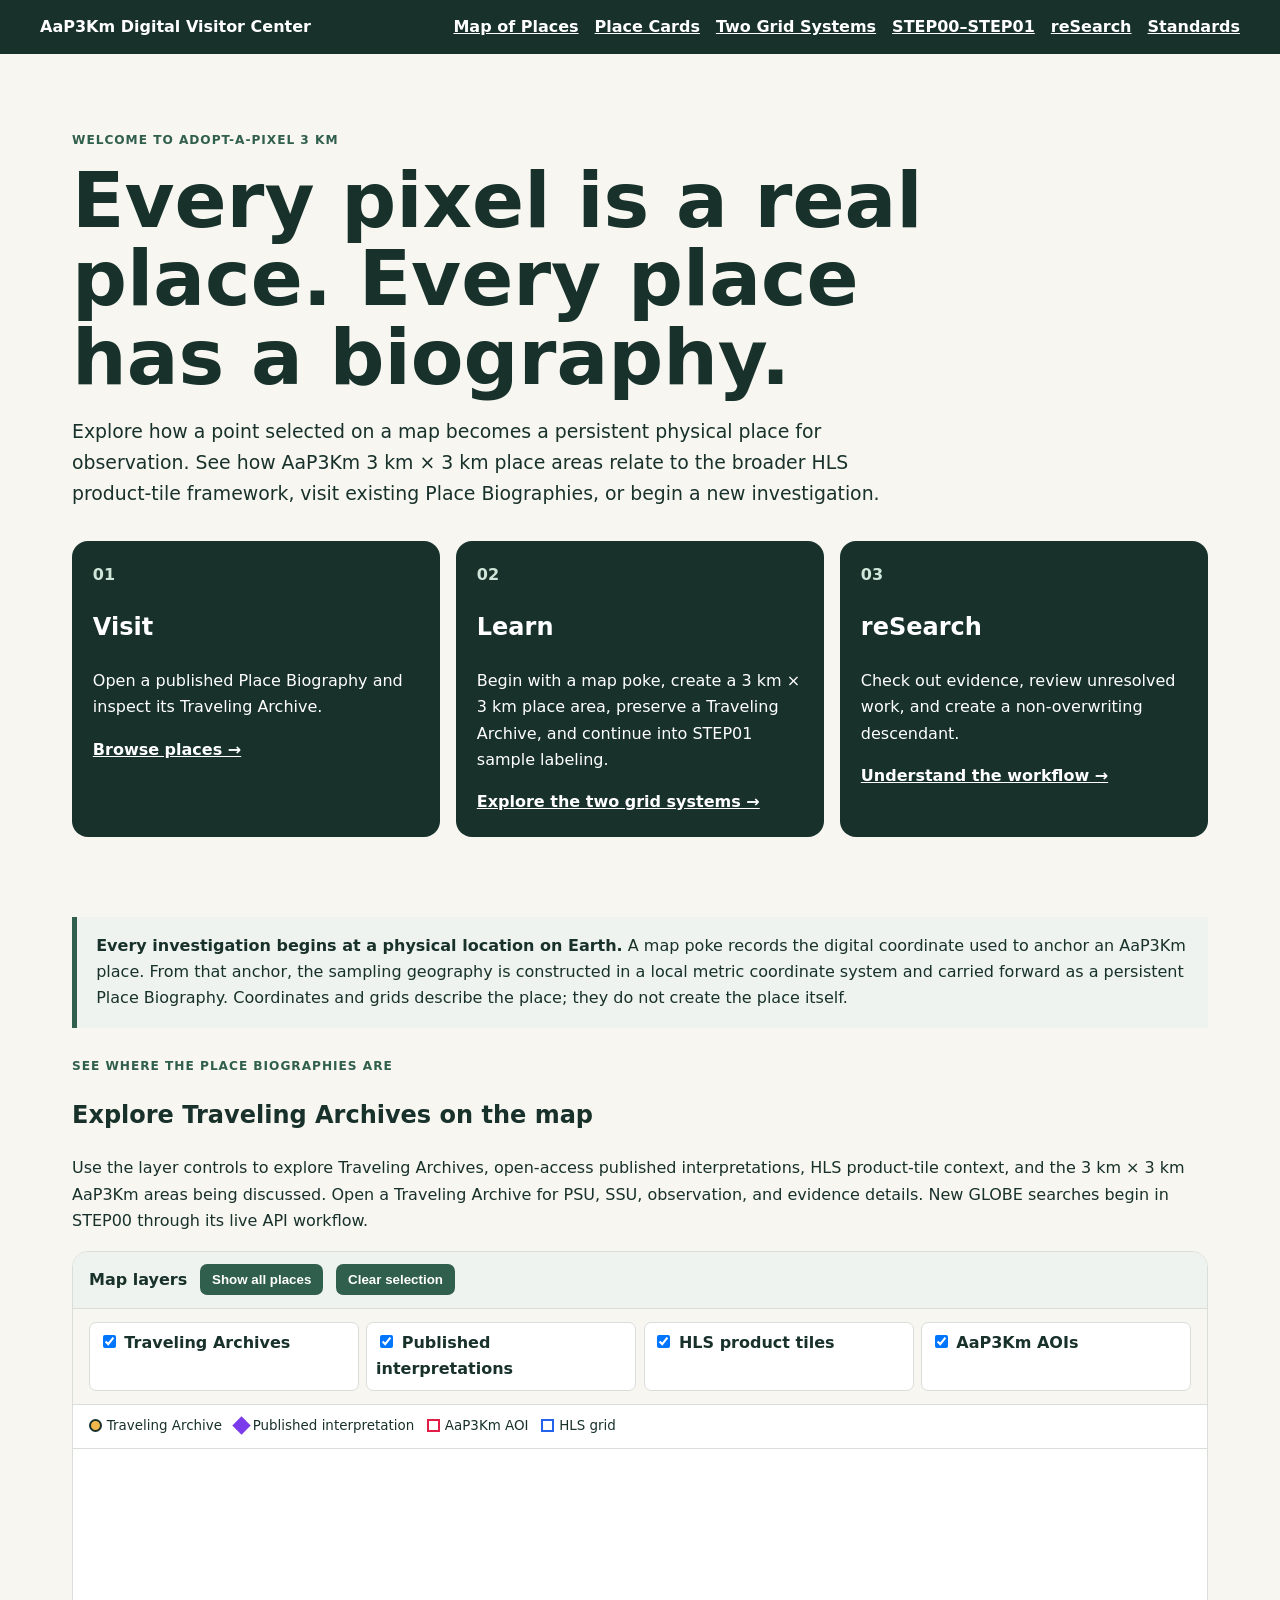
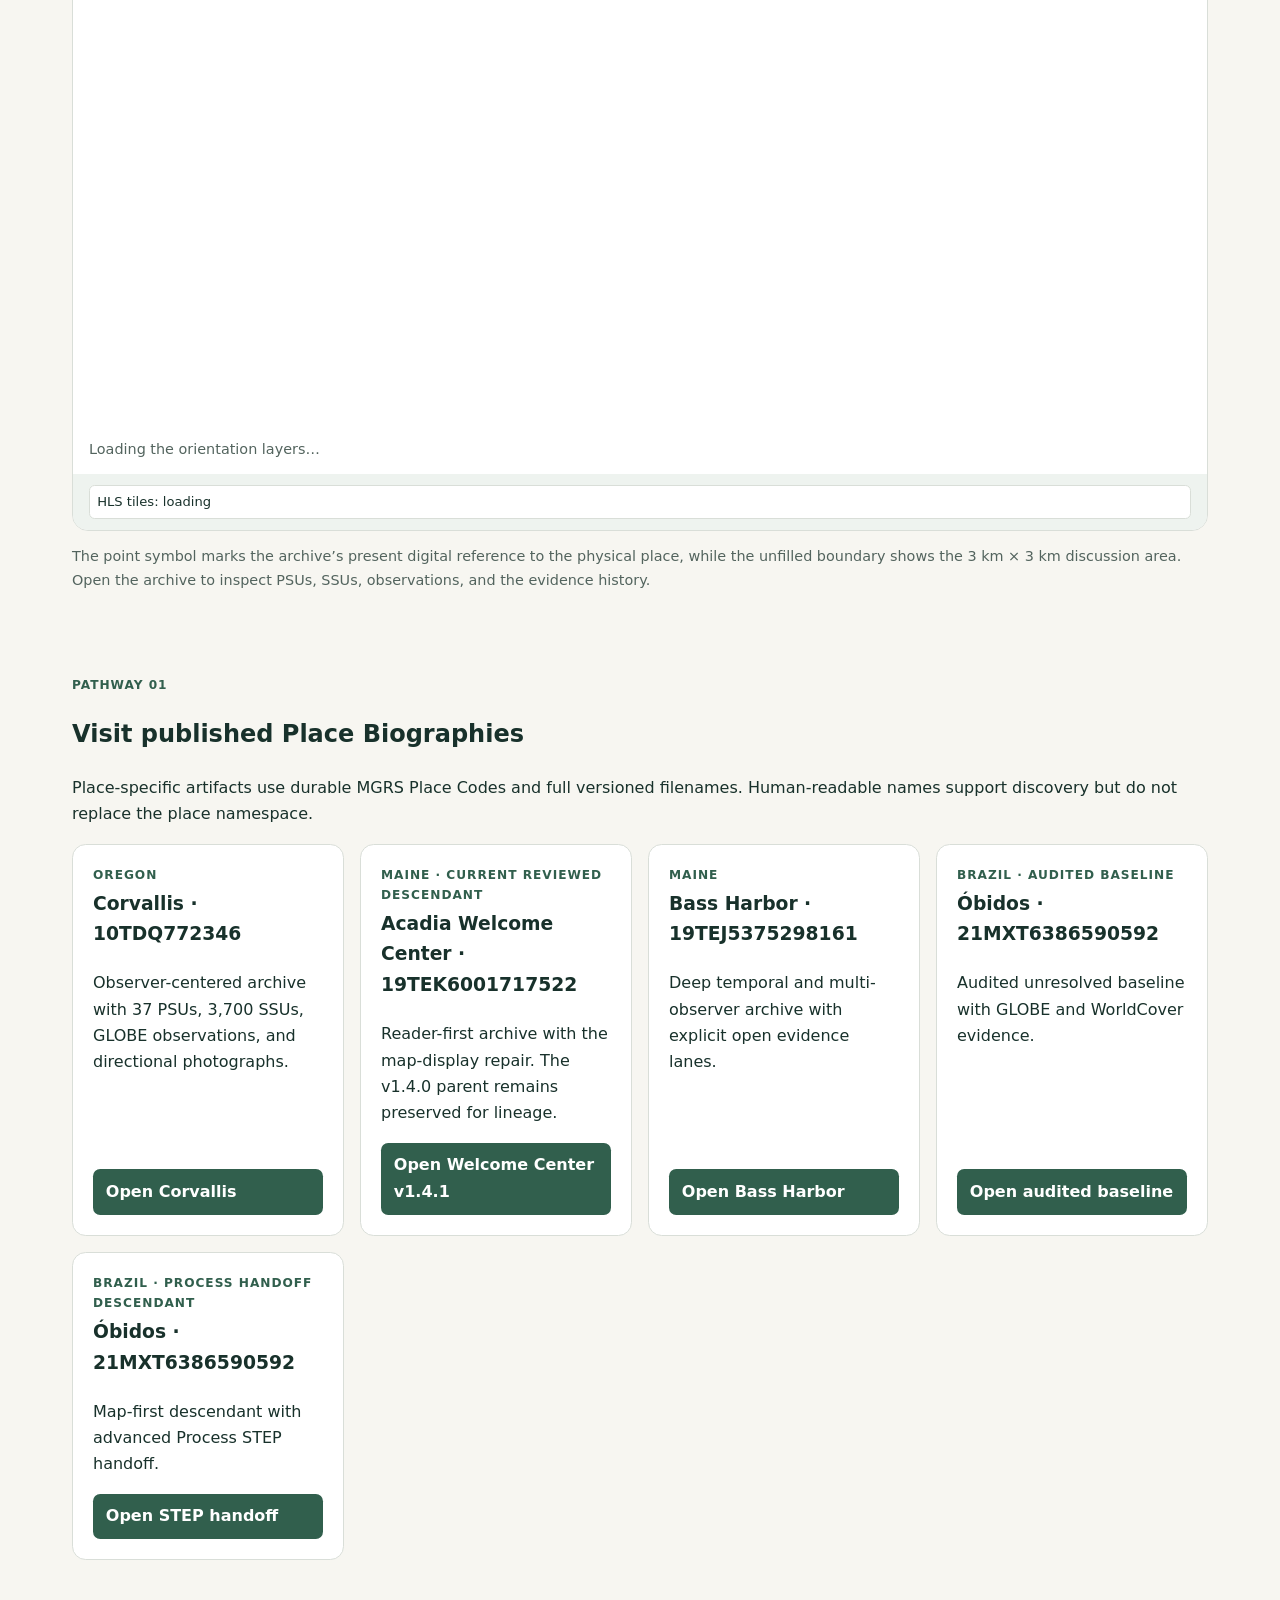
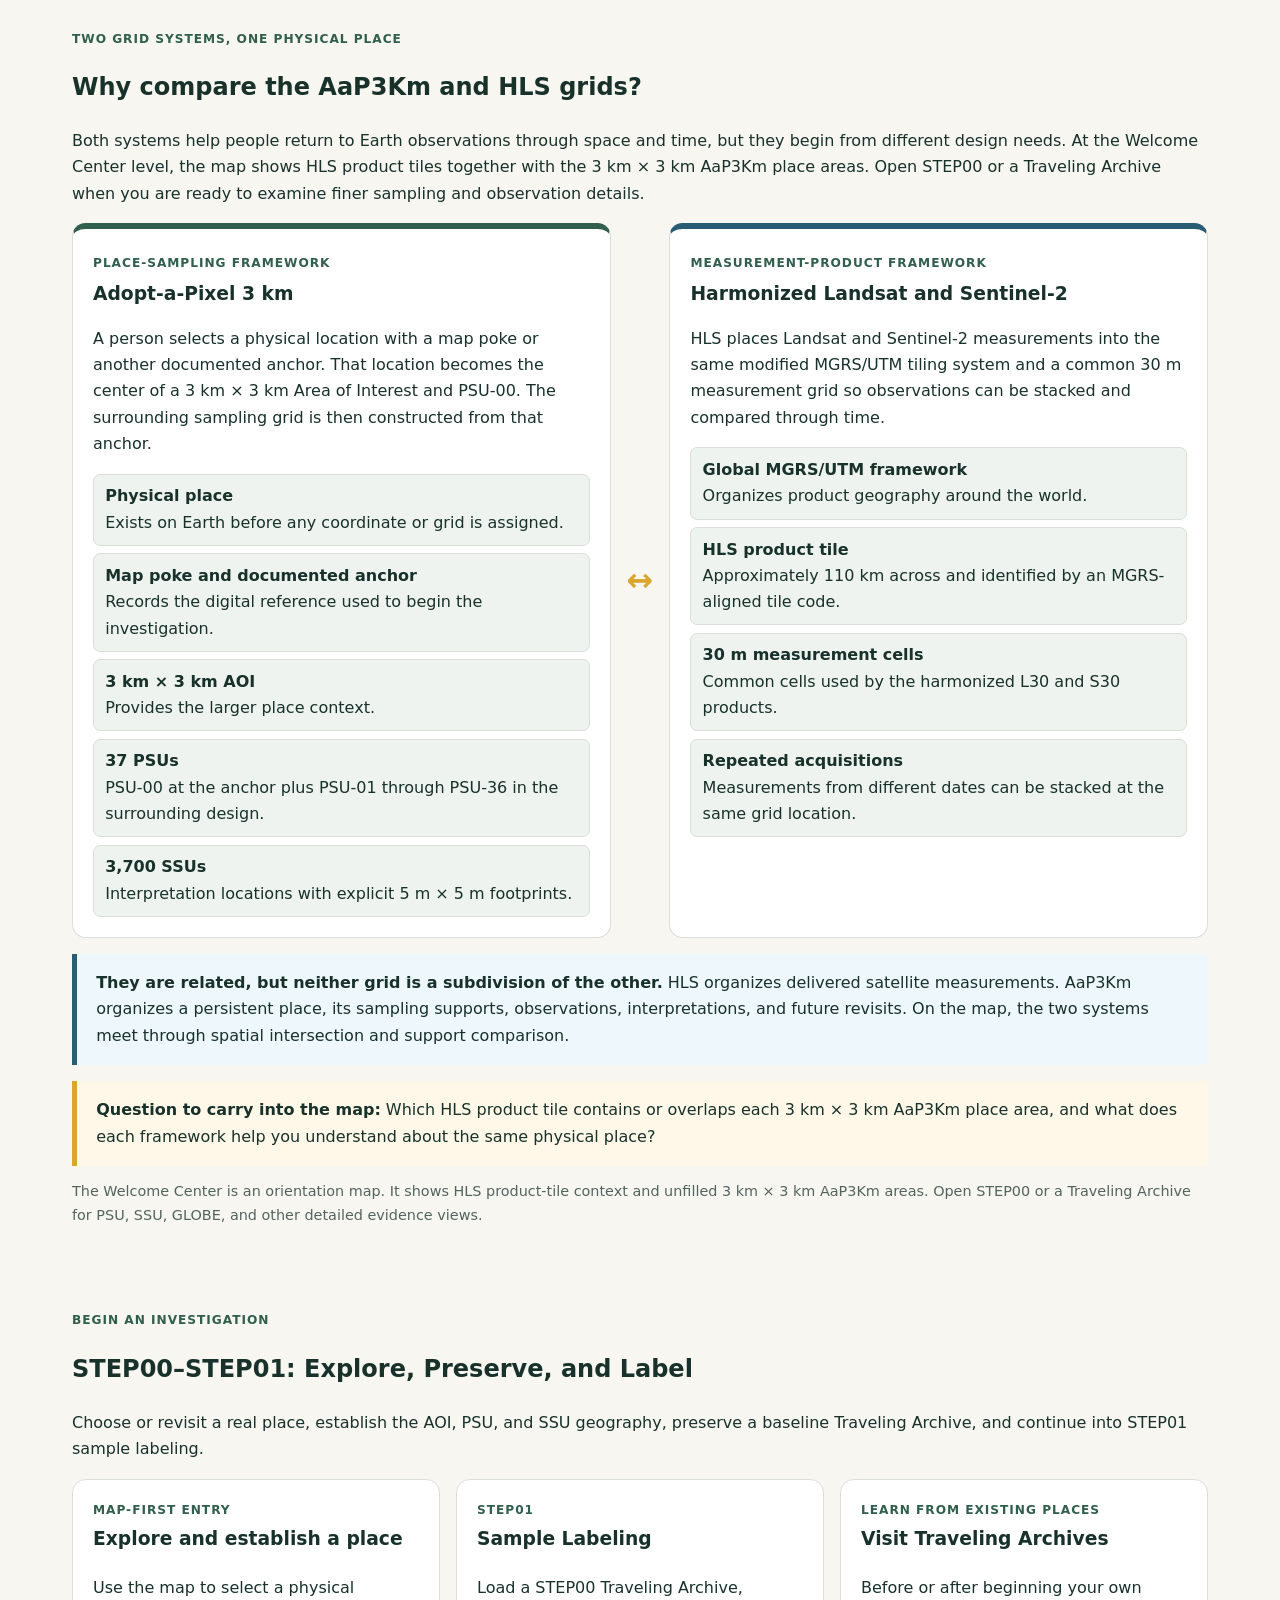
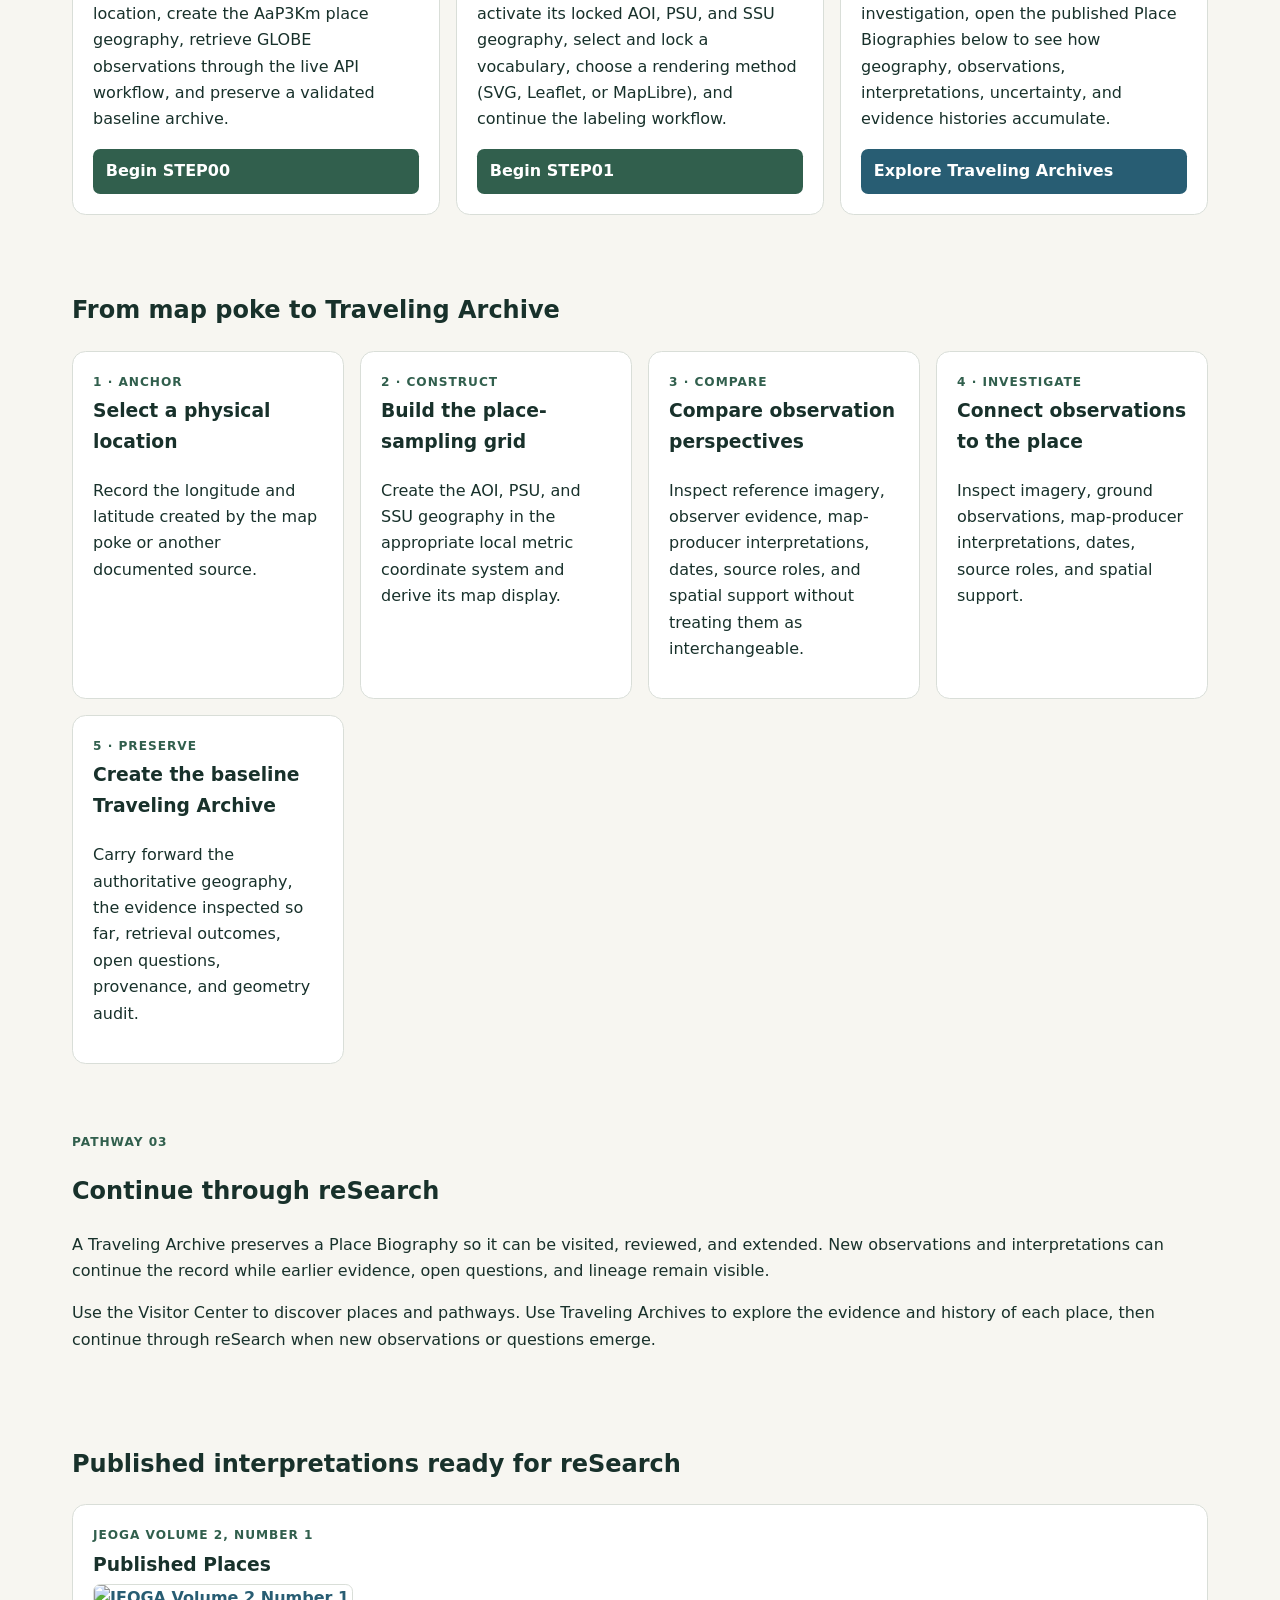
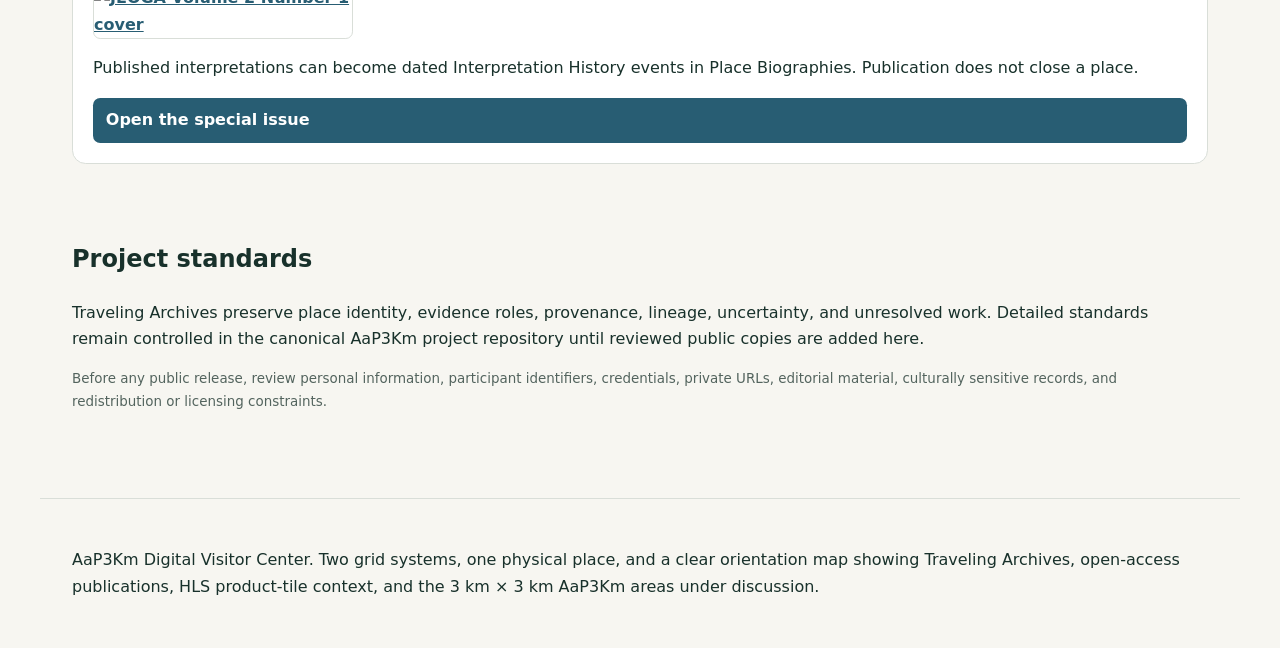
==== commit 5380313e: "add STEP01" ====
--- a/index.html
+++ b/index.html
@@ -10,27 +10,27 @@
 .grid-compare{display:grid;grid-template-columns:1fr auto 1fr;gap:1rem;align-items:stretch}.grid-system{background:#fff;border:1px solid var(--line);border-radius:.85rem;padding:1.25rem}.grid-system h3{margin:.2rem 0}.grid-system.aap{border-top:6px solid var(--green)}.grid-system.hls{border-top:6px solid var(--blue)}.grid-bridge{display:flex;align-items:center;justify-content:center;font-size:2rem;color:var(--gold);font-weight:900}.ladder{display:grid;gap:.45rem;margin-top:1rem}.rung{border:1px solid var(--line);border-radius:.45rem;padding:.55rem .7rem;background:var(--soft)}.rung strong{display:block}.student-note{background:#eef7fb;border-left:5px solid var(--blue);padding:1rem 1.2rem;margin:1rem 0}.question{background:#fff8e8;border-left:5px solid var(--gold);padding:1rem 1.2rem}.mini{font-size:.9rem;color:#53645e}@media(max-width:800px){.grid-compare{grid-template-columns:1fr}.grid-bridge{transform:rotate(90deg)}}.welcome-map-wrap{background:#fff;border:1px solid var(--line);border-radius:1rem;overflow:hidden}.welcome-map-toolbar{display:flex;gap:.8rem;align-items:center;flex-wrap:wrap;padding:.8rem 1rem;background:#eef3ef;border-bottom:1px solid var(--line)}.welcome-map-toolbar label{font-weight:750}.welcome-map-toolbar button{border:0;border-radius:.45rem;background:var(--green);color:#fff;padding:.5rem .75rem;font-weight:800;cursor:pointer}.welcome-map{height:min(64vh,620px);min-height:430px}.welcome-map-note{padding:.8rem 1rem;color:#53645e;font-size:.9rem}.archive-key{display:inline-flex;align-items:center;gap:.4rem}.archive-symbol{width:18px;height:18px;border-radius:50%;background:#f2b84b;border:3px solid #18312b}.maplibregl-popup-content{font:14px/1.45 system-ui;max-width:310px}.archive-popup h3{margin:.1rem 0 .35rem;color:#18312b}.archive-popup .code{font-family:ui-monospace,monospace;font-size:.78rem;color:#315f4d}.archive-popup a{display:inline-block;margin-top:.6rem;background:#315f4d;color:#fff;padding:.45rem .65rem;border-radius:.4rem;text-decoration:none}.archive-popup .alt{background:#285d73;margin-left:.3rem}@media(max-width:700px){.welcome-map{min-height:390px}}.map-layer-panel{display:grid;grid-template-columns:repeat(auto-fit,minmax(205px,1fr));gap:.45rem;padding:.8rem 1rem;background:#f7f6f1;border-bottom:1px solid var(--line)}.map-layer-panel label{background:#fff;border:1px solid var(--line);border-radius:.45rem;padding:.45rem .55rem;font-weight:700}.map-legend{display:flex;gap:.8rem;flex-wrap:wrap;padding:.65rem 1rem;background:#fff;border-bottom:1px solid var(--line);font-size:.84rem}.sw{display:inline-block;width:13px;height:13px;margin-right:.3rem;vertical-align:-2px}.sw.archive{border-radius:50%;background:#f2b84b;border:2px solid #18312b}.sw.pub{background:#7c3aed;transform:rotate(45deg)}.sw.aoi{border:2px solid #e11d48}.sw.psu{border:2px solid #0f766e}.sw.hls{border:2px solid #2563eb}.sw.globe{border-radius:50%;background:#f97316}.sw.future{border-radius:50%;border:2px dashed #64748b}.map-status-grid{display:grid;grid-template-columns:repeat(auto-fit,minmax(190px,1fr));gap:.35rem;padding:.65rem 1rem;background:#eef3ef;font-size:.82rem}.map-status-grid span{background:white;border:1px solid var(--line);padding:.35rem .45rem;border-radius:.35rem}
 </style>
 <link rel="stylesheet" href="https://unpkg.com/maplibre-gl@6.11.2/dist/maplibre-gl.css">
-<meta name="aap3km-release" content="GitHub upload package 2026-09-26">
+<meta name="aap3km-release" content="GitHub Earth-directory package 2026-09-27">
 </head>
 <body>
-<nav><div class="navin"><a class="brand" href="#top">AaP3Km Digital Visitor Center</a><a href="#archive-map">Map of Places</a><a href="#visit">Place Cards</a><a href="#grids">Two Grid Systems</a><a href="#learn">Begin STEP00</a><a href="#research">reSearch</a><a href="#standards">Standards</a></div></nav>
-<header class="hero" id="top"><p class="eyebrow">Welcome to Adopt-a-Pixel 3 km</p><h1>Every pixel is a real place. Every place has a biography.</h1><p class="lede">Explore how a point selected on a map becomes a persistent physical place for observation. See how AaP3Km 3 km × 3 km place areas relate to the broader HLS product-tile framework, visit existing Place Biographies, or begin a new investigation.</p><div class="pathways"><div class="path"><span class="num">01</span><h2>Visit</h2><p>Open a published Place Biography and inspect its Traveling Archive.</p><a href="#visit">Browse places →</a></div><div class="path"><span class="num">02</span><h2>Learn</h2><p>Begin with a map poke, create a 3 km × 3 km place area, and connect it with Earth-observation context.</p><a href="#grids">Explore the two grid systems →</a></div><div class="path"><span class="num">03</span><h2>reSearch</h2><p>Check out evidence, review unresolved work, and create a non-overwriting descendant.</p><a href="#research">Understand the workflow →</a></div></div></header>
+<nav><div class="navin"><a class="brand" href="#top">AaP3Km Digital Visitor Center</a><a href="#archive-map">Map of Places</a><a href="#visit">Place Cards</a><a href="#grids">Two Grid Systems</a><a href="#learn">STEP00–STEP01</a><a href="#research">reSearch</a><a href="#standards">Standards</a></div></nav>
+<header class="hero" id="top"><p class="eyebrow">Welcome to Adopt-a-Pixel 3 km</p><h1>Every pixel is a real place. Every place has a biography.</h1><p class="lede">Explore how a point selected on a map becomes a persistent physical place for observation. See how AaP3Km 3 km × 3 km place areas relate to the broader HLS product-tile framework, visit existing Place Biographies, or begin a new investigation.</p><div class="pathways"><div class="path"><span class="num">01</span><h2>Visit</h2><p>Open a published Place Biography and inspect its Traveling Archive.</p><a href="#visit">Browse places →</a></div><div class="path"><span class="num">02</span><h2>Learn</h2><p>Begin with a map poke, create a 3 km × 3 km place area, preserve a Traveling Archive, and continue into STEP01 sample labeling.</p><a href="#grids">Explore the two grid systems →</a></div><div class="path"><span class="num">03</span><h2>reSearch</h2><p>Check out evidence, review unresolved work, and create a non-overwriting descendant.</p><a href="#research">Understand the workflow →</a></div></div></header>
 <main>
 <section class="principle"><strong>Every investigation begins at a physical location on Earth.</strong> A map poke records the digital coordinate used to anchor an AaP3Km place. From that anchor, the sampling geography is constructed in a local metric coordinate system and carried forward as a persistent Place Biography. Coordinates and grids describe the place; they do not create the place itself.</section>
 <section id="archive-map"><p class="eyebrow">See where the Place Biographies are</p><h2>Explore Traveling Archives on the map</h2><p>Use the layer controls to explore Traveling Archives, open-access published interpretations, HLS product-tile context, and the 3 km × 3 km AaP3Km areas being discussed. Open a Traveling Archive for PSU, SSU, observation, and evidence details. New GLOBE searches begin in STEP00 through its live API workflow.</p><div class="welcome-map-wrap"><div class="welcome-map-toolbar"><strong>Map layers</strong><button id="fit-archive-layer" type="button">Show all places</button><button id="clear-map-selection" type="button">Clear selection</button></div><div class="map-layer-panel"><label><input data-layer-toggle="traveling" type="checkbox" checked> Traveling Archives</label><label><input data-layer-toggle="published" type="checkbox" checked> Published interpretations</label><label><input data-layer-toggle="hlsTiles" type="checkbox" checked> HLS product tiles</label><label><input data-layer-toggle="aoi" type="checkbox" checked> AaP3Km AOIs</label></div><div class="map-legend"><span><i class="sw archive"></i>Traveling Archive</span><span><i class="sw pub"></i>Published interpretation</span><span><i class="sw aoi"></i>AaP3Km AOI</span><span><i class="sw hls"></i>HLS grid</span></div><div id="welcome-map" class="welcome-map" role="region" aria-label="Interactive map of Traveling Archives, published interpretations, and observation grids"></div><div id="welcome-map-status" class="welcome-map-note">Loading the orientation layers…</div><div class="map-status-grid"><span id="status-hls">HLS tiles: loading</span></div></div><p class="mini">The point symbol marks the archive’s present digital reference to the physical place, while the unfilled boundary shows the 3 km × 3 km discussion area. Open the archive to inspect PSUs, SSUs, observations, and the evidence history.</p></section><section id="visit"><p class="eyebrow">Pathway 01</p><h2>Visit published Place Biographies</h2><p>Place-specific artifacts use durable MGRS Place Codes and full versioned filenames. Human-readable names support discovery but do not replace the place namespace.</p><div class="grid">
-<article class="card"><span class="status">Oregon</span><h3>Corvallis · 10TDQ772346</h3><p>Observer-centered archive with 37 PSUs, 3,700 SSUs, GLOBE observations, and directional photographs.</p><a class="action" href="Earth/10TDQ772346/AaP3Km_10TDQ772346_TravelingArchive_OSUCorvallis_v004_UnfilledFocus_OptionalLabels_20260912.html">Open Corvallis</a></article>
-<article class="card"><span class="status">Maine · current reviewed descendant</span><h3>Acadia Welcome Center · 19TEK6001717522</h3><p>Reader-first archive with the map-display repair. The v1.4.0 parent remains preserved for lineage.</p><a class="action" href="Earth/19TEK6001717522/AaP3Km_19TEK6001717522_WelcomeCenter_TravelingArchive_v1.4.1_MapDisplayFix_20260925.html">Open Welcome Center v1.4.1</a></article>
-<article class="card"><span class="status">Maine</span><h3>Bass Harbor · 19TEJ5375298161</h3><p>Deep temporal and multi-observer archive with explicit open evidence lanes.</p><a class="action" href="Earth/19TEJ5375298161/AaP3Km_19TEJ5375298161_BassHarbor_TravelingArchive_v1.4.0_ReaderFirstCumulative_20260901.html">Open Bass Harbor</a></article>
-<article class="card"><span class="status">Brazil · audited baseline</span><h3>Óbidos · 21MXT6386590592</h3><p>Audited unresolved baseline with GLOBE and WorldCover evidence.</p><a class="action" href="Earth/21MXT6386590592/AaP3Km_21MXT6386590592_Obidos_Brazil_TravelingArchive_v1.16.0_UserFacingAuditClean_20260903.html">Open audited baseline</a></article>
-<article class="card"><span class="status">Brazil · process handoff descendant</span><h3>Óbidos · 21MXT6386590592</h3><p>Map-first descendant with advanced Process STEP handoff.</p><a class="action" href="Earth/21MXT6386590592/AaP3Km_21MXT6386590592_Obidos_Brazil_TravelingArchive_v1.32.0_AdvancedSTEPHandoff_20260904.html">Open STEP handoff</a></article>
+<article class="card"><span class="status">Oregon</span><h3>Corvallis · 10TDQ772346</h3><p>Observer-centered archive with 37 PSUs, 3,700 SSUs, GLOBE observations, and directional photographs.</p><a class="action" href="Earth/AaP3Km_10TDQ772346_TravelingArchive_OSUCorvallis_v004_UnfilledFocus_OptionalLabels_20260912.html">Open Corvallis</a></article>
+<article class="card"><span class="status">Maine · current reviewed descendant</span><h3>Acadia Welcome Center · 19TEK6001717522</h3><p>Reader-first archive with the map-display repair. The v1.4.0 parent remains preserved for lineage.</p><a class="action" href="Earth/AaP3Km_19TEK6001717522_WelcomeCenter_TravelingArchive_v1.4.1_MapDisplayFix_20260925.html">Open Welcome Center v1.4.1</a></article>
+<article class="card"><span class="status">Maine</span><h3>Bass Harbor · 19TEJ5375298161</h3><p>Deep temporal and multi-observer archive with explicit open evidence lanes.</p><a class="action" href="Earth/AaP3Km_19TEJ5375298161_BassHarbor_TravelingArchive_v1.4.0_ReaderFirstCumulative_20260901.html">Open Bass Harbor</a></article>
+<article class="card"><span class="status">Brazil · audited baseline</span><h3>Óbidos · 21MXT6386590592</h3><p>Audited unresolved baseline with GLOBE and WorldCover evidence.</p><a class="action" href="Earth/AaP3Km_21MXT6386590592_Obidos_Brazil_TravelingArchive_v1.16.0_UserFacingAuditClean_20260903.html">Open audited baseline</a></article>
+<article class="card"><span class="status">Brazil · process handoff descendant</span><h3>Óbidos · 21MXT6386590592</h3><p>Map-first descendant with advanced Process STEP handoff.</p><a class="action" href="Earth/AaP3Km_21MXT6386590592_Obidos_Brazil_TravelingArchive_v1.32.0_AdvancedSTEPHandoff_20260904.html">Open STEP handoff</a></article>
 </div></section>
-<section id="grids"><p class="eyebrow">Two grid systems, one physical place</p><h2>Why compare the AaP3Km and HLS grids?</h2><p>Both systems help people return to Earth observations through space and time, but they begin from different design needs. At the Welcome Center level, the map shows HLS product tiles together with the 3 km × 3 km AaP3Km place areas. Open STEP00 or a Traveling Archive when you are ready to examine finer sampling and observation details.</p><div class="grid-compare"><article class="grid-system aap"><span class="status">Place-sampling framework</span><h3>Adopt-a-Pixel 3 km</h3><p>A person selects a physical location with a map poke or another documented anchor. That location becomes the center of a 3 km × 3 km Area of Interest and PSU-00. The surrounding sampling grid is then constructed from that anchor.</p><div class="ladder"><div class="rung"><strong>Physical place</strong>Exists on Earth before any coordinate or grid is assigned.</div><div class="rung"><strong>Map poke and documented anchor</strong>Records the digital reference used to begin the investigation.</div><div class="rung"><strong>3 km × 3 km AOI</strong>Provides the larger place context.</div><div class="rung"><strong>37 PSUs</strong>PSU-00 at the anchor plus PSU-01 through PSU-36 in the surrounding design.</div><div class="rung"><strong>3,700 SSUs</strong>Interpretation locations with explicit 5 m × 5 m footprints.</div></div></article><div class="grid-bridge" aria-hidden="true">↔</div><article class="grid-system hls"><span class="status">Measurement-product framework</span><h3>Harmonized Landsat and Sentinel-2</h3><p>HLS places Landsat and Sentinel-2 measurements into the same modified MGRS/UTM tiling system and a common 30 m measurement grid so observations can be stacked and compared through time.</p><div class="ladder"><div class="rung"><strong>Global MGRS/UTM framework</strong>Organizes product geography around the world.</div><div class="rung"><strong>HLS product tile</strong>Approximately 110 km across and identified by an MGRS-aligned tile code.</div><div class="rung"><strong>30 m measurement cells</strong>Common cells used by the harmonized L30 and S30 products.</div><div class="rung"><strong>Repeated acquisitions</strong>Measurements from different dates can be stacked at the same grid location.</div></div></article></div><div class="student-note"><strong>They are related, but neither grid is a subdivision of the other.</strong> HLS organizes delivered satellite measurements. AaP3Km organizes a persistent place, its sampling supports, observations, interpretations, and future revisits. On the map, the two systems meet through spatial intersection and support comparison.</div><div class="question"><strong>Question to carry into the map:</strong> Which HLS product tile contains or overlaps each 3 km × 3 km AaP3Km place area, and what does each framework help you understand about the same physical place?</div><p class="mini">The Welcome Center is an orientation map. It shows HLS product-tile context and unfilled 3 km × 3 km AaP3Km areas. Open STEP00 or a Traveling Archive for PSU, SSU, GLOBE, and other detailed evidence views.</p></section><section id="learn"><p class="eyebrow">Begin an investigation</p><h2>STEP00: Explore a Place and Begin Its Observation Record</h2><p>Choose or revisit a real place, compare observation and representation layers, establish the sampling geography, and preserve a baseline Traveling Archive for later STEPs.</p><div class="grid"><article class="card"><span class="status">Map-first entry</span><h3>Explore and establish a place</h3><p>Use the map to select a physical location, create the AaP3Km place geography, retrieve GLOBE observations through the live API workflow, and preserve a validated baseline archive.</p><a class="action" href="steps/STEP00/AaP3Km_STEP00_ExplorePlace_MapFirst.html">Begin STEP00</a></article><article class="card"><span class="status">Learn from existing places</span><h3>Visit Traveling Archives</h3><p>Before or after beginning your own investigation, open the published Place Biographies below to see how geography, observations, interpretations, uncertainty, and evidence histories accumulate.</p><a class="action secondary" href="#visit">Explore Traveling Archives</a></article></div></section><section id="workflow"><h2>From map poke to Traveling Archive</h2><div class="grid"><article class="card"><span class="status">1 · Anchor</span><h3>Select a physical location</h3><p>Record the longitude and latitude created by the map poke or another documented source.</p></article><article class="card"><span class="status">2 · Construct</span><h3>Build the place-sampling grid</h3><p>Create the AOI, PSU, and SSU geography in the appropriate local metric coordinate system and derive its map display.</p></article><article class="card"><span class="status">3 · Compare</span><h3>Compare observation perspectives</h3><p>Inspect reference imagery, observer evidence, map-producer interpretations, dates, source roles, and spatial support without treating them as interchangeable.</p></article><article class="card"><span class="status">4 · Investigate</span><h3>Connect observations to the place</h3><p>Inspect imagery, ground observations, map-producer interpretations, dates, source roles, and spatial support.</p></article><article class="card"><span class="status">5 · Preserve</span><h3>Create the baseline Traveling Archive</h3><p>Carry forward the authoritative geography, the evidence inspected so far, retrieval outcomes, open questions, provenance, and geometry audit.</p></article></div></section><section id="research"><p class="eyebrow">Pathway 03</p><h2>Continue through reSearch</h2><p>A Traveling Archive preserves a Place Biography so it can be visited, reviewed, and extended. New observations and interpretations can continue the record while earlier evidence, open questions, and lineage remain visible.</p><p>Use the Visitor Center to discover places and pathways. Use Traveling Archives to explore the evidence and history of each place, then continue through reSearch when new observations or questions emerge.</p></section>
+<section id="grids"><p class="eyebrow">Two grid systems, one physical place</p><h2>Why compare the AaP3Km and HLS grids?</h2><p>Both systems help people return to Earth observations through space and time, but they begin from different design needs. At the Welcome Center level, the map shows HLS product tiles together with the 3 km × 3 km AaP3Km place areas. Open STEP00 or a Traveling Archive when you are ready to examine finer sampling and observation details.</p><div class="grid-compare"><article class="grid-system aap"><span class="status">Place-sampling framework</span><h3>Adopt-a-Pixel 3 km</h3><p>A person selects a physical location with a map poke or another documented anchor. That location becomes the center of a 3 km × 3 km Area of Interest and PSU-00. The surrounding sampling grid is then constructed from that anchor.</p><div class="ladder"><div class="rung"><strong>Physical place</strong>Exists on Earth before any coordinate or grid is assigned.</div><div class="rung"><strong>Map poke and documented anchor</strong>Records the digital reference used to begin the investigation.</div><div class="rung"><strong>3 km × 3 km AOI</strong>Provides the larger place context.</div><div class="rung"><strong>37 PSUs</strong>PSU-00 at the anchor plus PSU-01 through PSU-36 in the surrounding design.</div><div class="rung"><strong>3,700 SSUs</strong>Interpretation locations with explicit 5 m × 5 m footprints.</div></div></article><div class="grid-bridge" aria-hidden="true">↔</div><article class="grid-system hls"><span class="status">Measurement-product framework</span><h3>Harmonized Landsat and Sentinel-2</h3><p>HLS places Landsat and Sentinel-2 measurements into the same modified MGRS/UTM tiling system and a common 30 m measurement grid so observations can be stacked and compared through time.</p><div class="ladder"><div class="rung"><strong>Global MGRS/UTM framework</strong>Organizes product geography around the world.</div><div class="rung"><strong>HLS product tile</strong>Approximately 110 km across and identified by an MGRS-aligned tile code.</div><div class="rung"><strong>30 m measurement cells</strong>Common cells used by the harmonized L30 and S30 products.</div><div class="rung"><strong>Repeated acquisitions</strong>Measurements from different dates can be stacked at the same grid location.</div></div></article></div><div class="student-note"><strong>They are related, but neither grid is a subdivision of the other.</strong> HLS organizes delivered satellite measurements. AaP3Km organizes a persistent place, its sampling supports, observations, interpretations, and future revisits. On the map, the two systems meet through spatial intersection and support comparison.</div><div class="question"><strong>Question to carry into the map:</strong> Which HLS product tile contains or overlaps each 3 km × 3 km AaP3Km place area, and what does each framework help you understand about the same physical place?</div><p class="mini">The Welcome Center is an orientation map. It shows HLS product-tile context and unfilled 3 km × 3 km AaP3Km areas. Open STEP00 or a Traveling Archive for PSU, SSU, GLOBE, and other detailed evidence views.</p></section><section id="learn"><p class="eyebrow">Begin an investigation</p><h2>STEP00–STEP01: Explore, Preserve, and Label</h2><p>Choose or revisit a real place, establish the AOI, PSU, and SSU geography, preserve a baseline Traveling Archive, and continue into STEP01 sample labeling.</p><div class="grid"><article class="card"><span class="status">Map-first entry</span><h3>Explore and establish a place</h3><p>Use the map to select a physical location, create the AaP3Km place geography, retrieve GLOBE observations through the live API workflow, and preserve a validated baseline archive.</p><a class="action" href="steps/STEP00/AaP3Km_STEP00_ExplorePlace_MapFirst.html">Begin STEP00</a></article><article class="card"><span class="status">STEP01</span><h3>Sample Labeling</h3><p>Load a STEP00 Traveling Archive, activate its locked AOI, PSU, and SSU geography, select and lock a vocabulary, choose a rendering method (SVG, Leaflet, or MapLibre), and continue the labeling workflow.</p><a class="action" href="steps/STEP01/AaP3Km_STEP01_SampleLabeling.html">Begin STEP01</a></article><article class="card"><span class="status">Learn from existing places</span><h3>Visit Traveling Archives</h3><p>Before or after beginning your own investigation, open the published Place Biographies below to see how geography, observations, interpretations, uncertainty, and evidence histories accumulate.</p><a class="action secondary" href="#visit">Explore Traveling Archives</a></article></div></section><section id="workflow"><h2>From map poke to Traveling Archive</h2><div class="grid"><article class="card"><span class="status">1 · Anchor</span><h3>Select a physical location</h3><p>Record the longitude and latitude created by the map poke or another documented source.</p></article><article class="card"><span class="status">2 · Construct</span><h3>Build the place-sampling grid</h3><p>Create the AOI, PSU, and SSU geography in the appropriate local metric coordinate system and derive its map display.</p></article><article class="card"><span class="status">3 · Compare</span><h3>Compare observation perspectives</h3><p>Inspect reference imagery, observer evidence, map-producer interpretations, dates, source roles, and spatial support without treating them as interchangeable.</p></article><article class="card"><span class="status">4 · Investigate</span><h3>Connect observations to the place</h3><p>Inspect imagery, ground observations, map-producer interpretations, dates, source roles, and spatial support.</p></article><article class="card"><span class="status">5 · Preserve</span><h3>Create the baseline Traveling Archive</h3><p>Carry forward the authoritative geography, the evidence inspected so far, retrieval outcomes, open questions, provenance, and geometry audit.</p></article></div></section><section id="research"><p class="eyebrow">Pathway 03</p><h2>Continue through reSearch</h2><p>A Traveling Archive preserves a Place Biography so it can be visited, reviewed, and extended. New observations and interpretations can continue the record while earlier evidence, open questions, and lineage remain visible.</p><p>Use the Visitor Center to discover places and pathways. Use Traveling Archives to explore the evidence and history of each place, then continue through reSearch when new observations or questions emerge.</p></section>
 <section id="published"><h2>Published interpretations ready for reSearch</h2><div class="grid"><article class="card"><span class="status">JEOGA Volume 2, Number 1</span><h3>Published Places</h3><a href="https://journals.westga.edu/index.php/jeoga/issue/view/2"><img src="https://journals.westga.edu/public/journals/1/cover_issue_2_en.jpg" alt="JEOGA Volume 2 Number 1 cover" style="max-width:260px;width:100%;height:auto;border:1px solid var(--line);border-radius:.45rem"></a><p>Published interpretations can become dated Interpretation History events in Place Biographies. Publication does not close a place.</p><a class="action secondary" href="https://journals.westga.edu/index.php/jeoga/issue/view/2">Open the special issue</a></article></div></section>
 <section id="standards"><h2>Project standards</h2><p>Traveling Archives preserve place identity, evidence roles, provenance, lineage, uncertainty, and unresolved work. Detailed standards remain controlled in the canonical AaP3Km project repository until reviewed public copies are added here.</p><p class="meta">Before any public release, review personal information, participant identifiers, credentials, private URLs, editorial material, culturally sensitive records, and redistribution or licensing constraints.</p></section>
 </main><footer><p>AaP3Km Digital Visitor Center. Two grid systems, one physical place, and a clear orientation map showing Traveling Archives, open-access publications, HLS product-tile context, and the 3 km × 3 km AaP3Km areas under discussion.</p></footer><script type="module">
 import * as maplibregl from 'https://unpkg.com/maplibre-gl@6.11.2/dist/maplibre-gl.mjs';
 import proj4 from 'https://cdn.jsdelivr.net/npm/proj4@2.12.1/+esm';
-const archives={"type": "FeatureCollection", "features": [{"type": "Feature", "geometry": {"type": "Point", "coordinates": [-123.28648923694504, 44.56482738600975]}, "properties": {"name": "Corvallis and Oregon State University", "place_code": "10TDQ772346", "region": "Oregon", "summary": "Observer-centered archive with nested sampling geography, GLOBE observations, and directional photographs.", "archive_url": "Earth/10TDQ772346/AaP3Km_10TDQ772346_TravelingArchive_OSUCorvallis_v004_UnfilledFocus_OptionalLabels_20260912.html", "alternate_url": ""}}, {"type": "Feature", "geometry": {"type": "Point", "coordinates": [-68.2462198794742, 44.4085050677506]}, "properties": {"name": "Acadia Welcome Center", "place_code": "19TEK6001717522", "region": "Maine", "summary": "Reader-first Place Biography for the Acadia Welcome Center.", "archive_url": "Earth/19TEK6001717522/AaP3Km_19TEK6001717522_WelcomeCenter_TravelingArchive_v1.4.1_MapDisplayFix_20260925.html", "alternate_url": ""}}, {"type": "Feature", "geometry": {"type": "Point", "coordinates": [-68.32689426107575, 44.23470220265898]}, "properties": {"name": "Bass Harbor", "place_code": "19TEJ5375298161", "region": "Maine", "summary": "Deep temporal, coastal, and multi-observer Place Biography with open evidence lanes.", "archive_url": "Earth/19TEJ5375298161/AaP3Km_19TEJ5375298161_BassHarbor_TravelingArchive_v1.4.0_ReaderFirstCumulative_20260901.html", "alternate_url": ""}}, {"type": "Feature", "geometry": {"type": "Point", "coordinates": [-55.52674571190127, -1.893938375823973]}, "properties": {"name": "Óbidos, Brazil", "place_code": "21MXT6386590592", "region": "Brazil", "summary": "Place Biography with GLOBE, WorldCover, directional correspondence, and explicit unresolved evidence.", "archive_url": "Earth/21MXT6386590592/AaP3Km_21MXT6386590592_Obidos_Brazil_TravelingArchive_v1.32.0_AdvancedSTEPHandoff_20260904.html", "alternate_url": "Earth/21MXT6386590592/AaP3Km_21MXT6386590592_Obidos_Brazil_TravelingArchive_v1.16.0_UserFacingAuditClean_20260903.html"}}]};
+const archives={"type": "FeatureCollection", "features": [{"type": "Feature", "geometry": {"type": "Point", "coordinates": [-123.28648923694504, 44.56482738600975]}, "properties": {"name": "Corvallis and Oregon State University", "place_code": "10TDQ772346", "region": "Oregon", "summary": "Observer-centered archive with nested sampling geography, GLOBE observations, and directional photographs.", "archive_url": "Earth/AaP3Km_10TDQ772346_TravelingArchive_OSUCorvallis_v004_UnfilledFocus_OptionalLabels_20260912.html", "alternate_url": ""}}, {"type": "Feature", "geometry": {"type": "Point", "coordinates": [-68.2462198794742, 44.4085050677506]}, "properties": {"name": "Acadia Welcome Center", "place_code": "19TEK6001717522", "region": "Maine", "summary": "Reader-first Place Biography for the Acadia Welcome Center.", "archive_url": "Earth/AaP3Km_19TEK6001717522_WelcomeCenter_TravelingArchive_v1.4.1_MapDisplayFix_20260925.html", "alternate_url": ""}}, {"type": "Feature", "geometry": {"type": "Point", "coordinates": [-68.32689426107575, 44.23470220265898]}, "properties": {"name": "Bass Harbor", "place_code": "19TEJ5375298161", "region": "Maine", "summary": "Deep temporal, coastal, and multi-observer Place Biography with open evidence lanes.", "archive_url": "Earth/AaP3Km_19TEJ5375298161_BassHarbor_TravelingArchive_v1.4.0_ReaderFirstCumulative_20260901.html", "alternate_url": ""}}, {"type": "Feature", "geometry": {"type": "Point", "coordinates": [-55.52674571190127, -1.893938375823973]}, "properties": {"name": "Óbidos, Brazil", "place_code": "21MXT6386590592", "region": "Brazil", "summary": "Place Biography with GLOBE, WorldCover, directional correspondence, and explicit unresolved evidence.", "archive_url": "Earth/AaP3Km_21MXT6386590592_Obidos_Brazil_TravelingArchive_v1.32.0_AdvancedSTEPHandoff_20260904.html", "alternate_url": "Earth/AaP3Km_21MXT6386590592_Obidos_Brazil_TravelingArchive_v1.16.0_UserFacingAuditClean_20260903.html"}}]};
 const publications=[{"name": "Pixels and Pupils", "place": "Los Osos, California", "coords": [-120.827508, 35.316155], "precision": "AOI centroid reported in article", "pdf": "https://journals.westga.edu/index.php/jeoga/article/view/28/13"}, {"name": "Unreported Tidal Fluctuations in Satellite Imagery", "place": "Western Fire Island, New York", "coords": [-73.245, 40.63], "precision": "place-level orientation point; article contains three grids", "pdf": "https://journals.westga.edu/index.php/jeoga/article/view/35/14"}, {"name": "Remote Sensing and a Rural Community", "place": "Bernardsville, New Jersey", "coords": [-74.5777, 40.7187], "precision": "place-level orientation point", "pdf": "https://journals.westga.edu/index.php/jeoga/article/view/29/15"}, {"name": "Urban Land Cover and Demographic Shifts", "place": "Euless, Texas", "coords": [-97.0819, 32.8371], "precision": "place-level orientation point", "pdf": "https://journals.westga.edu/index.php/jeoga/article/view/26/17"}, {"name": "Satellite Land Cover Accuracy in a Suburban Environment", "place": "New Hyde Park, New York", "coords": [-73.6879, 40.7351], "precision": "place-level orientation point", "pdf": "https://journals.westga.edu/index.php/jeoga/article/view/32/16"}, {"name": "Ground and Remote-Sensing Land Cover in San Diego", "place": "Pacific Highlands Ranch, San Diego", "coords": [-117.193, 32.963], "precision": "place-level orientation point", "pdf": "https://journals.westga.edu/index.php/jeoga/article/view/30/19"}, {"name": "Participatory Remote Sensing", "place": "Hato Rey, Puerto Rico", "coords": [-66.058639, 18.404758], "precision": "place-level orientation point", "pdf": "https://journals.westga.edu/index.php/jeoga/article/view/36/18"}];
 const emptyFC=()=>({type:'FeatureCollection',features:[]});
 const map=new maplibregl.Map({container:'welcome-map',style:{version:8,sources:{osm:{type:'raster',tiles:['https://tile.openstreetmap.org/{z}/{x}/{y}.png'],tileSize:256,attribution:'© OpenStreetMap contributors'}},layers:[{id:'osm',type:'raster',source:'osm'}]},center:[-76,24],zoom:2.2});
